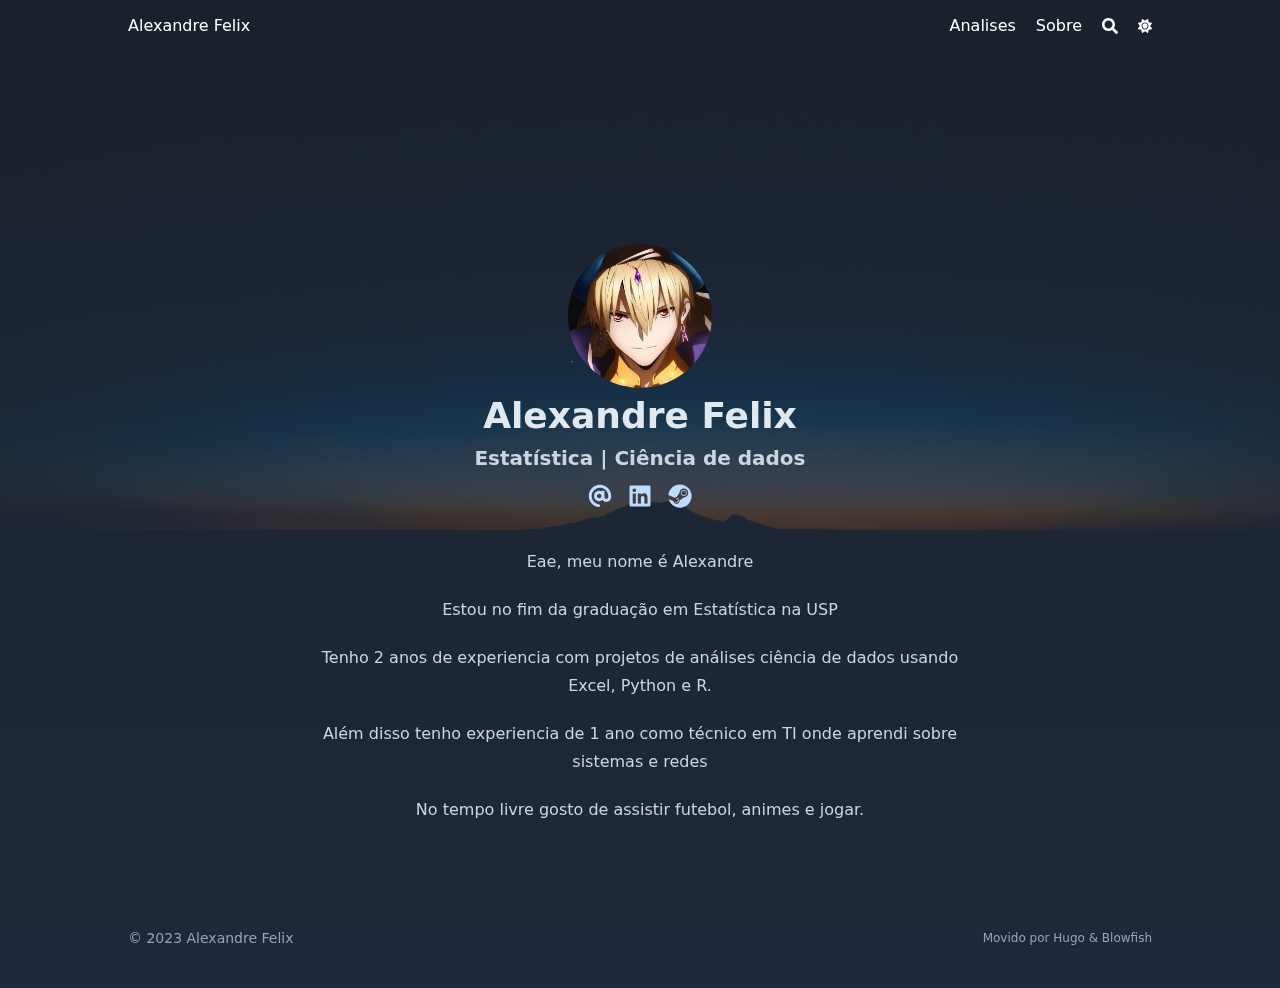
==== index.html @ b190b2d3 "upload site" ====
<!DOCTYPE html>
<html lang="pt-BR" dir="ltr" class="scroll-smooth" data-default-appearance="dark"
  data-auto-appearance="true"><head>
	<meta name="generator" content="Hugo 0.120.4">
  <meta charset="utf-8" />
  
  <meta http-equiv="content-language" content="pt-br" />
  
  <meta name="viewport" content="width=device-width, initial-scale=1.0" />
  <meta http-equiv="X-UA-Compatible" content="ie=edge" />
  
  <title>Alexandre Felix</title>
  <meta name="title" content="Alexandre Felix" />
  
  <meta name="description" content="Alexandre" />
  
  
  
  <link rel="canonical" href="/" />
  
  <link rel="alternate" type="application/rss+xml" href="/index.xml" title="Alexandre Felix" />
  
  <link rel="alternate" type="application/json" href="/index.json" title="Alexandre Felix" />
  
  
  
  
  
  
  
  
  
  
  <link type="text/css" rel="stylesheet" href="/css/main.bundle.min.4d4b1b35ed4fb37d198f5f4fa732e64404b535101cdef4401ac22e7c91380b82f3c8e5d51ae61f0149e6a95694c77e5a40943ca8480609a230c10f33c1fc11b4.css"
    integrity="sha512-TUsbNe1Ps30Zj19PpzLmRAS1NRAc3vRAGsIufJE4C4LzyOXVGuYfAUnmqVaUx35aQJQ8qEgGCaIwwQ8zwfwRtA==" />
  
  
  <script type="text/javascript" src="/js/appearance.min.516a16745bea5a9bd011138d254cc0fd3973cd55ce6e15f3dec763e7c7c2c7448f8fe7b54cca811cb821b0c7e12cd161caace1dd794ac3d34d40937cbcc9ee12.js"
    integrity="sha512-UWoWdFvqWpvQERONJUzA/TlzzVXObhXz3sdj58fCx0SPj&#43;e1TMqBHLghsMfhLNFhyqzh3XlKw9NNQJN8vMnuEg=="></script>
  
  
  
  
  
  
  
  
  
  
  
  
  <script defer type="text/javascript" id="script-bundle" src="/js/main.bundle.min.2bb835871efa00cea0d454aa3cb2eb6911f45f8eb1e620f5f4fea202ad41bede17310caf73408ded4bf59bbe6795286316dd4bf0b99823d67a6c3158eab1827d.js"
    integrity="sha512-K7g1hx76AM6g1FSqPLLraRH0X46x5iD19P6iAq1Bvt4XMQyvc0CN7Uv1m75nlShjFt1L8LmYI9Z6bDFY6rGCfQ==" data-copy="" data-copied=""></script>
  
  <script src="/js/zoom.min.js"></script>
  
  
  <link rel="apple-touch-icon" sizes="180x180" href="/apple-touch-icon.png" />
  <link rel="icon" type="image/png" sizes="32x32" href="/favicon-32x32.png" />
  <link rel="icon" type="image/png" sizes="16x16" href="/favicon-16x16.png" />
  <link rel="manifest" href="/site.webmanifest" />
  
  
  
  
  
  
  
  <meta property="og:title" content="Alexandre Felix" />
<meta property="og:description" content="Alexandre" />
<meta property="og:type" content="website" />
<meta property="og:url" content="/" />


  <meta name="twitter:card" content="summary"/>
<meta name="twitter:title" content="Alexandre Felix"/>
<meta name="twitter:description" content="Alexandre"/>

  
  <script type="application/ld+json">
  {
    "@context": "https://schema.org",
    "@type": "WebSite",
    "@id": "\/",
    "name": "Alexandre Felix",
    "description": "My awesome website",
    "inLanguage": "pt-br",
    "url": "\/",
    
    "publisher" : {
      "@type": "Person",
      "name": "Alexandre Felix"
    }
  }
  </script>


  
  
  <meta name="author" content="Alexandre Felix" />
  
  
  
  <link href="mailto:ale.felixsilva@usp.br" rel="me" />
  
  
  <link href="https://linkedin.com/in/ale-felix" rel="me" />
  
  
  <link href="https://steamcommunity.com/id/rv415" rel="me" />
  
  
  
  

<script src="/lib/jquery/jquery.slim.min.js" integrity=""></script>


















  
  

  
  
  <meta name="theme-color"/>
  
  
</head>
<body
  class="flex flex-col h-screen px-6 m-auto text-lg leading-7 max-w-7xl bg-neutral text-neutral-900 dark:bg-neutral-800 dark:text-neutral sm:px-14 md:px-24 lg:px-32">
  <div id="the-top" class="absolute flex self-center">
    <a class="px-3 py-1 text-sm -translate-y-8 rounded-b-lg bg-primary-200 focus:translate-y-0 dark:bg-neutral-600"
      href="#main-content"><span
        class="font-bold text-primary-600 ltr:pr-2 rtl:pl-2 dark:text-primary-400">&darr;</span>Ir para o conteúdo principal</a>
  </div>
  
  
  <div class="min-h-[148px]"></div>
<div class="fixed inset-x-0 pl-[24px] pr-[24px]" style="z-index:100">
  <div id="menu-blur" class="absolute opacity-0 inset-x-0 top-0 h-full single_hero_background nozoom backdrop-blur-2xl shadow-2xl"></div>
  <div class="relative max-w-[64rem] ml-auto mr-auto">
    <div style="padding-left:0;padding-right:0;padding-top:2px;padding-bottom:3px"
    class="main-menu flex items-center justify-between px-4 py-6 sm:px-6 md:justify-start space-x-3">
    
    
    
    <div class="flex flex-1 items-center justify-between">
        <nav class="flex space-x-3">

            <a href="/" class="text-base font-medium text-gray-500 hover:text-gray-900">Alexandre Felix</a>


        </nav>
        <nav class="hidden md:flex items-center space-x-5 md:ml-12 h-12">

            
            
            
  <a href="/posts/"  class="flex items-center">
    
    <p class="text-base font-medium text-gray-500 hover:text-gray-900" title="Posts">
        Analises
    </p>
</a>


            
            
  <a href="/about/"  class="flex items-center">
    
    <p class="text-base font-medium text-gray-500 hover:text-gray-900" title="Sobre">
        Sobre
    </p>
</a>


            
            

            


            
            <button id="search-button" aria-label="Search" class="text-base hover:text-primary-600 dark:hover:text-primary-400 h-12"
                title="">
                

  <span class="relative block icon">
    <svg aria-hidden="true" focusable="false" data-prefix="fas" data-icon="search" class="svg-inline--fa fa-search fa-w-16" role="img" xmlns="http://www.w3.org/2000/svg" viewBox="0 0 512 512"><path fill="currentColor" d="M505 442.7L405.3 343c-4.5-4.5-10.6-7-17-7H372c27.6-35.3 44-79.7 44-128C416 93.1 322.9 0 208 0S0 93.1 0 208s93.1 208 208 208c48.3 0 92.7-16.4 128-44v16.3c0 6.4 2.5 12.5 7 17l99.7 99.7c9.4 9.4 24.6 9.4 33.9 0l28.3-28.3c9.4-9.4 9.4-24.6.1-34zM208 336c-70.7 0-128-57.2-128-128 0-70.7 57.2-128 128-128 70.7 0 128 57.2 128 128 0 70.7-57.2 128-128 128z"/></svg>

  </span>


            </button>
            


            
            
            <div
                class="ltr:mr-14 rtl:ml-14 cursor-pointer text-sm text-neutral-700 hover:text-primary-600 dark:text-neutral dark:hover:text-primary-400">
                <button id="appearance-switcher" aria-label="Dark mode switcher" type="button">
                    <div class="flex items-center justify-center h-12 dark:hidden">
                        

  <span class="relative block icon">
    <svg xmlns="http://www.w3.org/2000/svg" viewBox="0 0 512 512"><path fill="currentColor" d="M32 256c0-123.8 100.3-224 223.8-224c11.36 0 29.7 1.668 40.9 3.746c9.616 1.777 11.75 14.63 3.279 19.44C245 86.5 211.2 144.6 211.2 207.8c0 109.7 99.71 193 208.3 172.3c9.561-1.805 16.28 9.324 10.11 16.95C387.9 448.6 324.8 480 255.8 480C132.1 480 32 379.6 32 256z"/></svg>

  </span>


                    </div>
                    <div class="items-center justify-center hidden h-12 dark:flex">
                        

  <span class="relative block icon">
    <svg xmlns="http://www.w3.org/2000/svg" viewBox="0 0 512 512"><path fill="currentColor" d="M256 159.1c-53.02 0-95.1 42.98-95.1 95.1S202.1 351.1 256 351.1s95.1-42.98 95.1-95.1S309 159.1 256 159.1zM509.3 347L446.1 255.1l63.15-91.01c6.332-9.125 1.104-21.74-9.826-23.72l-109-19.7l-19.7-109c-1.975-10.93-14.59-16.16-23.72-9.824L256 65.89L164.1 2.736c-9.125-6.332-21.74-1.107-23.72 9.824L121.6 121.6L12.56 141.3C1.633 143.2-3.596 155.9 2.736 164.1L65.89 256l-63.15 91.01c-6.332 9.125-1.105 21.74 9.824 23.72l109 19.7l19.7 109c1.975 10.93 14.59 16.16 23.72 9.824L256 446.1l91.01 63.15c9.127 6.334 21.75 1.107 23.72-9.822l19.7-109l109-19.7C510.4 368.8 515.6 356.1 509.3 347zM256 383.1c-70.69 0-127.1-57.31-127.1-127.1c0-70.69 57.31-127.1 127.1-127.1s127.1 57.3 127.1 127.1C383.1 326.7 326.7 383.1 256 383.1z"/></svg>

  </span>


                    </div>
                </button>
            </div>
            

        </nav>
        <div class="flex md:hidden items-center space-x-5 md:ml-12">

            <span></span>

            


            
            <button id="search-button-mobile" aria-label="Search" class="text-base hover:text-primary-600 dark:hover:text-primary-400"
                title="">
                

  <span class="relative block icon">
    <svg aria-hidden="true" focusable="false" data-prefix="fas" data-icon="search" class="svg-inline--fa fa-search fa-w-16" role="img" xmlns="http://www.w3.org/2000/svg" viewBox="0 0 512 512"><path fill="currentColor" d="M505 442.7L405.3 343c-4.5-4.5-10.6-7-17-7H372c27.6-35.3 44-79.7 44-128C416 93.1 322.9 0 208 0S0 93.1 0 208s93.1 208 208 208c48.3 0 92.7-16.4 128-44v16.3c0 6.4 2.5 12.5 7 17l99.7 99.7c9.4 9.4 24.6 9.4 33.9 0l28.3-28.3c9.4-9.4 9.4-24.6.1-34zM208 336c-70.7 0-128-57.2-128-128 0-70.7 57.2-128 128-128 70.7 0 128 57.2 128 128 0 70.7-57.2 128-128 128z"/></svg>

  </span>


            </button>
            

            
            
            <button id="appearance-switcher-mobile" aria-label="Dark mode switcher" type="button" style="margin-right:5px">
                <div class="flex items-center justify-center h-12 dark:hidden">
                    

  <span class="relative block icon">
    <svg xmlns="http://www.w3.org/2000/svg" viewBox="0 0 512 512"><path fill="currentColor" d="M32 256c0-123.8 100.3-224 223.8-224c11.36 0 29.7 1.668 40.9 3.746c9.616 1.777 11.75 14.63 3.279 19.44C245 86.5 211.2 144.6 211.2 207.8c0 109.7 99.71 193 208.3 172.3c9.561-1.805 16.28 9.324 10.11 16.95C387.9 448.6 324.8 480 255.8 480C132.1 480 32 379.6 32 256z"/></svg>

  </span>


                </div>
                <div class="items-center justify-center hidden h-12 dark:flex">
                    

  <span class="relative block icon">
    <svg xmlns="http://www.w3.org/2000/svg" viewBox="0 0 512 512"><path fill="currentColor" d="M256 159.1c-53.02 0-95.1 42.98-95.1 95.1S202.1 351.1 256 351.1s95.1-42.98 95.1-95.1S309 159.1 256 159.1zM509.3 347L446.1 255.1l63.15-91.01c6.332-9.125 1.104-21.74-9.826-23.72l-109-19.7l-19.7-109c-1.975-10.93-14.59-16.16-23.72-9.824L256 65.89L164.1 2.736c-9.125-6.332-21.74-1.107-23.72 9.824L121.6 121.6L12.56 141.3C1.633 143.2-3.596 155.9 2.736 164.1L65.89 256l-63.15 91.01c-6.332 9.125-1.105 21.74 9.824 23.72l109 19.7l19.7 109c1.975 10.93 14.59 16.16 23.72 9.824L256 446.1l91.01 63.15c9.127 6.334 21.75 1.107 23.72-9.822l19.7-109l109-19.7C510.4 368.8 515.6 356.1 509.3 347zM256 383.1c-70.69 0-127.1-57.31-127.1-127.1c0-70.69 57.31-127.1 127.1-127.1s127.1 57.3 127.1 127.1C383.1 326.7 326.7 383.1 256 383.1z"/></svg>

  </span>


                </div>
            </button>
            

        </div>
    </div>
    <div class="-my-2 -mr-2 md:hidden">

        <label id="menu-button" for="menu-controller" class="block">
            <input type="checkbox" id="menu-controller" class="hidden" />
            <div class="cursor-pointer hover:text-primary-600 dark:hover:text-primary-400">
                

  <span class="relative block icon">
    <svg xmlns="http://www.w3.org/2000/svg" viewBox="0 0 448 512"><path fill="currentColor" d="M0 96C0 78.33 14.33 64 32 64H416C433.7 64 448 78.33 448 96C448 113.7 433.7 128 416 128H32C14.33 128 0 113.7 0 96zM0 256C0 238.3 14.33 224 32 224H416C433.7 224 448 238.3 448 256C448 273.7 433.7 288 416 288H32C14.33 288 0 273.7 0 256zM416 448H32C14.33 448 0 433.7 0 416C0 398.3 14.33 384 32 384H416C433.7 384 448 398.3 448 416C448 433.7 433.7 448 416 448z"/></svg>

  </span>


            </div>
            <div id="menu-wrapper" style="padding-top:5px;"
                class="fixed inset-0 z-30 invisible w-screen h-screen m-0 overflow-auto transition-opacity opacity-0 cursor-default bg-neutral-100/50 backdrop-blur-sm dark:bg-neutral-900/50">
                <ul
                    class="flex space-y-2 mt-3 flex-col items-end w-full px-6 py-6 mx-auto overflow-visible list-none ltr:text-right rtl:text-left max-w-7xl">

                    <li>
                        <span
                            class="cursor-pointer inline-block align-text-bottom hover:text-primary-600 dark:hover:text-primary-400">

  <span class="relative block icon">
    <svg xmlns="http://www.w3.org/2000/svg" viewBox="0 0 320 512"><path fill="currentColor" d="M310.6 361.4c12.5 12.5 12.5 32.75 0 45.25C304.4 412.9 296.2 416 288 416s-16.38-3.125-22.62-9.375L160 301.3L54.63 406.6C48.38 412.9 40.19 416 32 416S15.63 412.9 9.375 406.6c-12.5-12.5-12.5-32.75 0-45.25l105.4-105.4L9.375 150.6c-12.5-12.5-12.5-32.75 0-45.25s32.75-12.5 45.25 0L160 210.8l105.4-105.4c12.5-12.5 32.75-12.5 45.25 0s12.5 32.75 0 45.25l-105.4 105.4L310.6 361.4z"/></svg>

  </span>

</span>
                    </li>

                    
                    

                    
  <li class="mt-1">
    <a href="/posts/"  class="flex items-center">
        
        <p class="text-bg font-bg text-gray-500 hover:text-gray-900" title="Posts">
            Analises
        </p>
    </a>
</li>



                    

                    
  <li class="mt-1">
    <a href="/about/"  class="flex items-center">
        
        <p class="text-bg font-bg text-gray-500 hover:text-gray-900" title="Sobre">
            Sobre
        </p>
    </a>
</li>



                    
                    

                </ul>
                

            </div>
        </label>
    </div>
</div>





  </div>
</div>
<script>
  window.addEventListener('scroll', function (e) {
    var scroll = window.pageYOffset || document.documentElement.scrollTop || document.body.scrollTop || 0;
    var background_blur = document.getElementById('menu-blur');
    background_blur.style.opacity = (scroll / 300);
  });
</script>

  
  <div class="relative flex flex-col grow">
    <main id="main-content" class="grow">
      
  
  
    
<article class="max-w-full prose dark:prose-invert">
    <div class="relative">
        <div class="absolute inset-x-0 bottom-0 h-1/2 bg-gray-100"></div>
        <div class="mx-auto max-w-7xl p-0">
            <div class="relative sm:overflow-hidden">
                <div class="fixed inset-x-0 top-0" style="z-index:-10">
                    
                    
                    
                    
                    <img class="w-full h-[1000px] object-cover m-0 nozoom" src="/bg.jpg" role="presentation">
                    <div
                        class="absolute inset-0 h-[1000px] bg-gradient-to-t from-neutral dark:from-neutral-800 to-transparent mix-blend-normal">
                    </div>
                    <div
                        class="opacity-60 absolute inset-0 h-[1000px] bg-gradient-to-t from-neutral dark:from-neutral-800 to-neutral-100 dark:to-neutral-800 mix-blend-normal">
                    </div>
                    
                </div>
                <div class="relative px-8 py-16 flex flex-col items-center justify-center text-center">
                    
                    
                    
                    
                    <img class="mb-2 rounded-full h-36 w-36" width="144" height="144"
                        alt="Alexandre Felix" src="/img/avatar.jpg" />
                    
                    
                    <h1 class="mb-2 text-4xl font-extrabold text-neutral-800 dark:text-neutral-200">
                        Alexandre Felix
                    </h1>
                    
                    <h2 class="mt-0 mb-0 text-xl text-neutral-800 dark:text-neutral-300">
                        Estatística | Ciência de dados
                    </h2>
                    
                    <div class="mt-3 mb-10 text-2xl">
                        
                        <div class="flex flex-wrap">
                            
                            
                            <a class="px-2 hover:text-primary-400 text-primary-800 dark:text-primary-200" href="mailto:ale.felixsilva@usp.br" target="_blank"
                                aria-label="Email" rel="me noopener noreferrer">

  <span class="relative block icon">
    <svg xmlns="http://www.w3.org/2000/svg" viewBox="0 0 512 512"><path fill="currentColor" d="M207.8 20.73c-93.45 18.32-168.7 93.66-187 187.1c-27.64 140.9 68.65 266.2 199.1 285.1c19.01 2.888 36.17-12.26 36.17-31.49l.0001-.6631c0-15.74-11.44-28.88-26.84-31.24c-84.35-12.98-149.2-86.13-149.2-174.2c0-102.9 88.61-185.5 193.4-175.4c91.54 8.869 158.6 91.25 158.6 183.2l0 16.16c0 22.09-17.94 40.05-40 40.05s-40.01-17.96-40.01-40.05v-120.1c0-8.847-7.161-16.02-16.01-16.02l-31.98 .0036c-7.299 0-13.2 4.992-15.12 11.68c-24.85-12.15-54.24-16.38-86.06-5.106c-38.75 13.73-68.12 48.91-73.72 89.64c-9.483 69.01 43.81 128 110.9 128c26.44 0 50.43-9.544 69.59-24.88c24 31.3 65.23 48.69 109.4 37.49C465.2 369.3 496 324.1 495.1 277.2V256.3C495.1 107.1 361.2-9.332 207.8 20.73zM239.1 304.3c-26.47 0-48-21.56-48-48.05s21.53-48.05 48-48.05s48 21.56 48 48.05S266.5 304.3 239.1 304.3z"/></svg>

  </span>

</a>
                            
                            
                            
                            <a class="px-2 hover:text-primary-400 text-primary-800 dark:text-primary-200" href="https://linkedin.com/in/ale-felix" target="_blank"
                                aria-label="Linkedin" rel="me noopener noreferrer">

  <span class="relative block icon">
    <svg xmlns="http://www.w3.org/2000/svg" viewBox="0 0 448 512"><path fill="currentColor" d="M416 32H31.9C14.3 32 0 46.5 0 64.3v383.4C0 465.5 14.3 480 31.9 480H416c17.6 0 32-14.5 32-32.3V64.3c0-17.8-14.4-32.3-32-32.3zM135.4 416H69V202.2h66.5V416zm-33.2-243c-21.3 0-38.5-17.3-38.5-38.5S80.9 96 102.2 96c21.2 0 38.5 17.3 38.5 38.5 0 21.3-17.2 38.5-38.5 38.5zm282.1 243h-66.4V312c0-24.8-.5-56.7-34.5-56.7-34.6 0-39.9 27-39.9 54.9V416h-66.4V202.2h63.7v29.2h.9c8.9-16.8 30.6-34.5 62.9-34.5 67.2 0 79.7 44.3 79.7 101.9V416z"/></svg>

  </span>

</a>
                            
                            
                            
                            <a class="px-2 hover:text-primary-400 text-primary-800 dark:text-primary-200" href="https://steamcommunity.com/id/rv415" target="_blank"
                                aria-label="Steam" rel="me noopener noreferrer">

  <span class="relative block icon">
    <svg xmlns="http://www.w3.org/2000/svg" viewBox="0 0 496 512"><path fill="currentColor" d="M496 256c0 137-111.2 248-248.4 248-113.8 0-209.6-76.3-239-180.4l95.2 39.3c6.4 32.1 34.9 56.4 68.9 56.4 39.2 0 71.9-32.4 70.2-73.5l84.5-60.2c52.1 1.3 95.8-40.9 95.8-93.5 0-51.6-42-93.5-93.7-93.5s-93.7 42-93.7 93.5v1.2L176.6 279c-15.5-.9-30.7 3.4-43.5 12.1L0 236.1C10.2 108.4 117.1 8 247.6 8 384.8 8 496 119 496 256zM155.7 384.3l-30.5-12.6a52.79 52.79 0 0 0 27.2 25.8c26.9 11.2 57.8-1.6 69-28.4 5.4-13 5.5-27.3.1-40.3-5.4-13-15.5-23.2-28.5-28.6-12.9-5.4-26.7-5.2-38.9-.6l31.5 13c19.8 8.2 29.2 30.9 20.9 50.7-8.3 19.9-31 29.2-50.8 21zm173.8-129.9c-34.4 0-62.4-28-62.4-62.3s28-62.3 62.4-62.3 62.4 28 62.4 62.3-27.9 62.3-62.4 62.3zm.1-15.6c25.9 0 46.9-21 46.9-46.8 0-25.9-21-46.8-46.9-46.8s-46.9 21-46.9 46.8c.1 25.8 21.1 46.8 46.9 46.8z"/></svg>

  </span>

</a>
                            
                            
                        </div>
                        
                    </div>
                    <section class="prose dark:prose-invert"><p>Eae, meu nome é Alexandre</p>
<p>Estou no fim da graduação em Estatística na USP</p>
<p>Tenho 2 anos de experiencia com projetos de análises ciência de dados usando Excel, Python e R.</p>
<p>Além disso tenho experiencia de 1 ano como técnico em TI onde aprendi sobre sistemas e redes</p>
<p>No tempo livre gosto de assistir futebol, animes e jogar.</p>
</section>
                </div>
            </div>
        </div>
    </div>
</article>
<section>
    


</section>

<div id="background-blur" class="fixed opacity-0 inset-x-0 top-0 h-full single_hero_background nozoom backdrop-blur-2xl"></div>
<script>
    window.addEventListener('scroll', function (e) {
        var scroll = window.pageYOffset || document.documentElement.scrollTop || document.body.scrollTop || 0;
        var background_blur = document.getElementById('background-blur');
        background_blur.style.opacity = (scroll / 300)
    });
</script>


  

      <div id="top-scroller" class="pointer-events-none absolute top-[110vh] bottom-0 w-12 ltr:right-0 rtl:left-0">
  <a href="#the-top"
    class="pointer-events-auto sticky top-[calc(100vh-5.5rem)] flex h-12 w-12 mb-16 items-center justify-center rounded-full bg-neutral/50 text-xl text-neutral-700 backdrop-blur hover:text-primary-600 dark:bg-neutral-800/50 dark:text-neutral dark:hover:text-primary-400"
    aria-label="Ir para o topo" title="Ir para o topo">
    &uarr;
  </a>
</div>
    </main><footer id="site-footer" class="py-10 print:hidden">
  
  
    
  
  <div class="flex items-center justify-between">

    
    
    <p class="text-sm text-neutral-500 dark:text-neutral-400">
      &copy;
      2023
      Alexandre Felix
    </p>
    

    
    
    <p class="text-xs text-neutral-500 dark:text-neutral-400">
      
      
      Movido por <a class="hover:underline hover:decoration-primary-400 hover:text-primary-500"
        href="https://gohugo.io/" target="_blank" rel="noopener noreferrer">Hugo</a> &amp; <a class="hover:underline hover:decoration-primary-400 hover:text-primary-500"
        href="https://blowfish.page/" target="_blank" rel="noopener noreferrer">Blowfish</a>
    </p>
    

  </div>
  <script>
    
    mediumZoom(document.querySelectorAll("img:not(.nozoom)"), {
      margin: 24,
      background: 'rgba(0,0,0,0.5)',
      scrollOffset: 0,
    })
    
  </script>
  
  
  <script type="text/javascript" src="/js/process.min.35c1113bcc16c5a59bf031082f9e63822aa95280423881a7847a7ff33a16e6299ce6a840d9ef4e10d947e030a18f3f20359afb2ec0f35967484b9a9360ac3145.js" integrity="sha512-NcERO8wWxaWb8DEIL55jgiqpUoBCOIGnhHp/8zoW5imc5qhA2e9OENlH4DChjz8gNZr7LsDzWWdIS5qTYKwxRQ=="></script>
  
  
</footer><div
  id="search-wrapper"
  class="invisible fixed inset-0 flex h-screen w-screen cursor-default flex-col bg-neutral-500/50 p-4 backdrop-blur-sm dark:bg-neutral-900/50 sm:p-6 md:p-[10vh] lg:p-[12vh]"
  data-url=""
  style="z-index:500"
>
  <div
    id="search-modal"
    class="flex flex-col w-full max-w-3xl min-h-0 mx-auto border rounded-md shadow-lg top-20 border-neutral-200 bg-neutral dark:border-neutral-700 dark:bg-neutral-800"
  >
    <header class="relative z-10 flex items-center justify-between flex-none px-2">
      <form class="flex items-center flex-auto min-w-0">
        <div class="flex items-center justify-center w-8 h-8 text-neutral-400">
          

  <span class="relative block icon">
    <svg aria-hidden="true" focusable="false" data-prefix="fas" data-icon="search" class="svg-inline--fa fa-search fa-w-16" role="img" xmlns="http://www.w3.org/2000/svg" viewBox="0 0 512 512"><path fill="currentColor" d="M505 442.7L405.3 343c-4.5-4.5-10.6-7-17-7H372c27.6-35.3 44-79.7 44-128C416 93.1 322.9 0 208 0S0 93.1 0 208s93.1 208 208 208c48.3 0 92.7-16.4 128-44v16.3c0 6.4 2.5 12.5 7 17l99.7 99.7c9.4 9.4 24.6 9.4 33.9 0l28.3-28.3c9.4-9.4 9.4-24.6.1-34zM208 336c-70.7 0-128-57.2-128-128 0-70.7 57.2-128 128-128 70.7 0 128 57.2 128 128 0 70.7-57.2 128-128 128z"/></svg>

  </span>


        </div>
        <input
          type="search"
          id="search-query"
          class="flex flex-auto h-12 mx-1 bg-transparent appearance-none focus:outline-dotted focus:outline-2 focus:outline-transparent"
          placeholder="Pesquisar"
          tabindex="0"
        />
      </form>
      <button
        id="close-search-button"
        class="flex items-center justify-center w-8 h-8 text-neutral-700 hover:text-primary-600 dark:text-neutral dark:hover:text-primary-400"
        title="Fechar (Esc)"
      >
        

  <span class="relative block icon">
    <svg xmlns="http://www.w3.org/2000/svg" viewBox="0 0 320 512"><path fill="currentColor" d="M310.6 361.4c12.5 12.5 12.5 32.75 0 45.25C304.4 412.9 296.2 416 288 416s-16.38-3.125-22.62-9.375L160 301.3L54.63 406.6C48.38 412.9 40.19 416 32 416S15.63 412.9 9.375 406.6c-12.5-12.5-12.5-32.75 0-45.25l105.4-105.4L9.375 150.6c-12.5-12.5-12.5-32.75 0-45.25s32.75-12.5 45.25 0L160 210.8l105.4-105.4c12.5-12.5 32.75-12.5 45.25 0s12.5 32.75 0 45.25l-105.4 105.4L310.6 361.4z"/></svg>

  </span>


      </button>
    </header>
    <section class="flex-auto px-2 overflow-auto">
      <ul id="search-results">
        
      </ul>
    </section>
  </div>
</div>

  </div>
</body>

</html>
---- css/main.bundle.min.4d4b1b35ed4fb37d198f5f4fa732e64404b535101cdef4401ac22e7c91380b82f3c8e5d51ae61f0149e6a95694c77e5a40943ca8480609a230c10f33c1fc11b4.css ----
:root{--color-neutral:255, 255, 255;--color-neutral-50:248, 250, 252;--color-neutral-100:241, 245, 249;--color-neutral-200:226, 232, 240;--color-neutral-300:203, 213, 225;--color-neutral-400:148, 163, 184;--color-neutral-500:100, 116, 139;--color-neutral-600:71, 85, 105;--color-neutral-700:51, 65, 85;--color-neutral-800:30, 41, 59;--color-neutral-900:15, 23, 42;--color-primary-50:239, 246, 255;--color-primary-100:219, 234, 254;--color-primary-200:191, 219, 254;--color-primary-300:147, 197, 253;--color-primary-400:96, 165, 250;--color-primary-500:59, 130, 246;--color-primary-600:37, 99, 235;--color-primary-700:29, 78, 216;--color-primary-800:30, 64, 175;--color-primary-900:30, 58, 138;--color-secondary-50:236, 254, 255;--color-secondary-100:207, 250, 254;--color-secondary-200:165, 243, 252;--color-secondary-300:103, 232, 249;--color-secondary-400:34, 211, 238;--color-secondary-500:6, 182, 212;--color-secondary-600:8, 145, 178;--color-secondary-700:14, 116, 144;--color-secondary-800:21, 94, 117;--color-secondary-900:22, 78, 99}/*!Blowfish | MIT License | https://github.com/nunocoracao/blowfish*//*!tailwindcss v3.3.5 | MIT License | https://tailwindcss.com*/*,::before,::after{box-sizing:border-box;border-width:0;border-style:solid;border-color:initial}::before,::after{--tw-content:''}html{line-height:1.5;-webkit-text-size-adjust:100%;-moz-tab-size:4;-o-tab-size:4;tab-size:4;font-family:ui-sans-serif,system-ui,-apple-system,BlinkMacSystemFont,segoe ui,Roboto,helvetica neue,Arial,noto sans,sans-serif,apple color emoji,segoe ui emoji,segoe ui symbol,noto color emoji;font-feature-settings:normal;font-variation-settings:normal}body{margin:0;line-height:inherit}hr{height:0;color:inherit;border-top-width:1px}abbr:where([title]){-webkit-text-decoration:underline dotted;text-decoration:underline dotted}h1,h2,h3,h4,h5,h6{font-size:inherit;font-weight:inherit}a{color:inherit;text-decoration:inherit}b,strong{font-weight:bolder}code,kbd,samp,pre{font-family:ui-monospace,SFMono-Regular,Menlo,Monaco,Consolas,liberation mono,courier new,monospace;font-size:1em}small{font-size:80%}sub,sup{font-size:75%;line-height:0;position:relative;vertical-align:baseline}sub{bottom:-.25em}sup{top:-.5em}table{text-indent:0;border-color:inherit;border-collapse:collapse}button,input,optgroup,select,textarea{font-family:inherit;font-feature-settings:inherit;font-variation-settings:inherit;font-size:100%;font-weight:inherit;line-height:inherit;color:inherit;margin:0;padding:0}button,select{text-transform:none}button,[type=button],[type=reset],[type=submit]{-webkit-appearance:button;background-color:transparent;background-image:none}:-moz-focusring{outline:auto}:-moz-ui-invalid{box-shadow:none}progress{vertical-align:baseline}::-webkit-inner-spin-button,::-webkit-outer-spin-button{height:auto}[type=search]{-webkit-appearance:textfield;outline-offset:-2px}::-webkit-search-decoration{-webkit-appearance:none}::-webkit-file-upload-button{-webkit-appearance:button;font:inherit}summary{display:list-item}blockquote,dl,dd,h1,h2,h3,h4,h5,h6,hr,figure,p,pre{margin:0}fieldset{margin:0;padding:0}legend{padding:0}ol,ul,menu{list-style:none;margin:0;padding:0}dialog{padding:0}textarea{resize:vertical}input::-moz-placeholder,textarea::-moz-placeholder{opacity:1;color:#9ca3af}input::placeholder,textarea::placeholder{opacity:1;color:#9ca3af}button,[role=button]{cursor:pointer}:disabled{cursor:default}img,svg,video,canvas,audio,iframe,embed,object{display:block;vertical-align:middle}img,video{max-width:100%;height:auto}[hidden]{display:none}[type=text],input:where(:not([type])),[type=email],[type=url],[type=password],[type=number],[type=date],[type=datetime-local],[type=month],[type=search],[type=tel],[type=time],[type=week],[multiple],textarea,select{-webkit-appearance:none;-moz-appearance:none;appearance:none;background-color:#fff;border-color:#6b7280;border-width:1px;border-radius:0;padding-top:.5rem;padding-right:.75rem;padding-bottom:.5rem;padding-left:.75rem;font-size:1rem;line-height:1.5rem;--tw-shadow:0 0 #0000}[type=text]:focus,input:where(:not([type])):focus,[type=email]:focus,[type=url]:focus,[type=password]:focus,[type=number]:focus,[type=date]:focus,[type=datetime-local]:focus,[type=month]:focus,[type=search]:focus,[type=tel]:focus,[type=time]:focus,[type=week]:focus,[multiple]:focus,textarea:focus,select:focus{outline:2px solid transparent;outline-offset:2px;--tw-ring-inset:var(--tw-empty,/*!*/ /*!*/);--tw-ring-offset-width:0px;--tw-ring-offset-color:#fff;--tw-ring-color:#2563eb;--tw-ring-offset-shadow:var(--tw-ring-inset) 0 0 0 var(--tw-ring-offset-width) var(--tw-ring-offset-color);--tw-ring-shadow:var(--tw-ring-inset) 0 0 0 calc(1px + var(--tw-ring-offset-width)) var(--tw-ring-color);box-shadow:var(--tw-ring-offset-shadow),var(--tw-ring-shadow),var(--tw-shadow);border-color:#2563eb}input::-moz-placeholder,textarea::-moz-placeholder{color:#6b7280;opacity:1}input::placeholder,textarea::placeholder{color:#6b7280;opacity:1}::-webkit-datetime-edit-fields-wrapper{padding:0}::-webkit-date-and-time-value{min-height:1.5em;text-align:inherit}::-webkit-datetime-edit{display:inline-flex}::-webkit-datetime-edit,::-webkit-datetime-edit-year-field,::-webkit-datetime-edit-month-field,::-webkit-datetime-edit-day-field,::-webkit-datetime-edit-hour-field,::-webkit-datetime-edit-minute-field,::-webkit-datetime-edit-second-field,::-webkit-datetime-edit-millisecond-field,::-webkit-datetime-edit-meridiem-field{padding-top:0;padding-bottom:0}select{background-image:url("data:image/svg+xml,%3csvg xmlns='http://www.w3.org/2000/svg' fill='none' viewBox='0 0 20 20'%3e%3cpath stroke='%236b7280' stroke-linecap='round' stroke-linejoin='round' stroke-width='1.5' d='M6 8l4 4 4-4'/%3e%3c/svg%3e");background-position:right .5rem center;background-repeat:no-repeat;background-size:1.5em 1.5em;padding-right:2.5rem;-webkit-print-color-adjust:exact;print-color-adjust:exact}[multiple],[size]:where(select:not([size="1"])){background-image:initial;background-position:initial;background-repeat:unset;background-size:initial;padding-right:.75rem;-webkit-print-color-adjust:unset;print-color-adjust:unset}[type=checkbox],[type=radio]{-webkit-appearance:none;-moz-appearance:none;appearance:none;padding:0;-webkit-print-color-adjust:exact;print-color-adjust:exact;display:inline-block;vertical-align:middle;background-origin:border-box;-webkit-user-select:none;-moz-user-select:none;user-select:none;flex-shrink:0;height:1rem;width:1rem;color:#2563eb;background-color:#fff;border-color:#6b7280;border-width:1px;--tw-shadow:0 0 #0000}[type=checkbox]{border-radius:0}[type=radio]{border-radius:100%}[type=checkbox]:focus,[type=radio]:focus{outline:2px solid transparent;outline-offset:2px;--tw-ring-inset:var(--tw-empty,/*!*/ /*!*/);--tw-ring-offset-width:2px;--tw-ring-offset-color:#fff;--tw-ring-color:#2563eb;--tw-ring-offset-shadow:var(--tw-ring-inset) 0 0 0 var(--tw-ring-offset-width) var(--tw-ring-offset-color);--tw-ring-shadow:var(--tw-ring-inset) 0 0 0 calc(2px + var(--tw-ring-offset-width)) var(--tw-ring-color);box-shadow:var(--tw-ring-offset-shadow),var(--tw-ring-shadow),var(--tw-shadow)}[type=checkbox]:checked,[type=radio]:checked{border-color:transparent;background-color:currentColor;background-size:100% 100%;background-position:50%;background-repeat:no-repeat}[type=checkbox]:checked{background-image:url("data:image/svg+xml,%3csvg viewBox='0 0 16 16' fill='white' xmlns='http://www.w3.org/2000/svg'%3e%3cpath d='M12.207 4.793a1 1 0 010 1.414l-5 5a1 1 0 01-1.414 0l-2-2a1 1 0 011.414-1.414L6.5 9.086l4.293-4.293a1 1 0 011.414 0z'/%3e%3c/svg%3e")}[type=radio]:checked{background-image:url("data:image/svg+xml,%3csvg viewBox='0 0 16 16' fill='white' xmlns='http://www.w3.org/2000/svg'%3e%3ccircle cx='8' cy='8' r='3'/%3e%3c/svg%3e")}[type=checkbox]:checked:hover,[type=checkbox]:checked:focus,[type=radio]:checked:hover,[type=radio]:checked:focus{border-color:transparent;background-color:currentColor}[type=checkbox]:indeterminate{background-image:url("data:image/svg+xml,%3csvg xmlns='http://www.w3.org/2000/svg' fill='none' viewBox='0 0 16 16'%3e%3cpath stroke='white' stroke-linecap='round' stroke-linejoin='round' stroke-width='2' d='M4 8h8'/%3e%3c/svg%3e");border-color:transparent;background-color:currentColor;background-size:100% 100%;background-position:50%;background-repeat:no-repeat}[type=checkbox]:indeterminate:hover,[type=checkbox]:indeterminate:focus{border-color:transparent;background-color:currentColor}[type=file]{background:unset;border-color:inherit;border-width:0;border-radius:0;padding:0;font-size:unset;line-height:inherit}[type=file]:focus{outline:1px solid ButtonText;outline:1px auto -webkit-focus-ring-color}*,::before,::after{--tw-border-spacing-x:0;--tw-border-spacing-y:0;--tw-translate-x:0;--tw-translate-y:0;--tw-rotate:0;--tw-skew-x:0;--tw-skew-y:0;--tw-scale-x:1;--tw-scale-y:1;--tw-pan-x: ;--tw-pan-y: ;--tw-pinch-zoom: ;--tw-scroll-snap-strictness:proximity;--tw-gradient-from-position: ;--tw-gradient-via-position: ;--tw-gradient-to-position: ;--tw-ordinal: ;--tw-slashed-zero: ;--tw-numeric-figure: ;--tw-numeric-spacing: ;--tw-numeric-fraction: ;--tw-ring-inset: ;--tw-ring-offset-width:0px;--tw-ring-offset-color:#fff;--tw-ring-color:rgb(59 130 246 / 0.5);--tw-ring-offset-shadow:0 0 #0000;--tw-ring-shadow:0 0 #0000;--tw-shadow:0 0 #0000;--tw-shadow-colored:0 0 #0000;--tw-blur: ;--tw-brightness: ;--tw-contrast: ;--tw-grayscale: ;--tw-hue-rotate: ;--tw-invert: ;--tw-saturate: ;--tw-sepia: ;--tw-drop-shadow: ;--tw-backdrop-blur: ;--tw-backdrop-brightness: ;--tw-backdrop-contrast: ;--tw-backdrop-grayscale: ;--tw-backdrop-hue-rotate: ;--tw-backdrop-invert: ;--tw-backdrop-opacity: ;--tw-backdrop-saturate: ;--tw-backdrop-sepia: }::backdrop{--tw-border-spacing-x:0;--tw-border-spacing-y:0;--tw-translate-x:0;--tw-translate-y:0;--tw-rotate:0;--tw-skew-x:0;--tw-skew-y:0;--tw-scale-x:1;--tw-scale-y:1;--tw-pan-x: ;--tw-pan-y: ;--tw-pinch-zoom: ;--tw-scroll-snap-strictness:proximity;--tw-gradient-from-position: ;--tw-gradient-via-position: ;--tw-gradient-to-position: ;--tw-ordinal: ;--tw-slashed-zero: ;--tw-numeric-figure: ;--tw-numeric-spacing: ;--tw-numeric-fraction: ;--tw-ring-inset: ;--tw-ring-offset-width:0px;--tw-ring-offset-color:#fff;--tw-ring-color:rgb(59 130 246 / 0.5);--tw-ring-offset-shadow:0 0 #0000;--tw-ring-shadow:0 0 #0000;--tw-shadow:0 0 #0000;--tw-shadow-colored:0 0 #0000;--tw-blur: ;--tw-brightness: ;--tw-contrast: ;--tw-grayscale: ;--tw-hue-rotate: ;--tw-invert: ;--tw-saturate: ;--tw-sepia: ;--tw-drop-shadow: ;--tw-backdrop-blur: ;--tw-backdrop-brightness: ;--tw-backdrop-contrast: ;--tw-backdrop-grayscale: ;--tw-backdrop-hue-rotate: ;--tw-backdrop-invert: ;--tw-backdrop-opacity: ;--tw-backdrop-saturate: ;--tw-backdrop-sepia: }.container{width:100%}@media(min-width:640px){.container{max-width:640px}}@media(min-width:853px){.container{max-width:853px}}@media(min-width:1024px){.container{max-width:1024px}}@media(min-width:1280px){.container{max-width:1280px}}@media(min-width:1536px){.container{max-width:1536px}}.prose{color:var(--tw-prose-body);max-width:65ch}.prose :where(p):not(:where([class~=not-prose],[class~=not-prose] *)){margin-top:1.25em;margin-bottom:1.25em}.prose :where([class~=lead]):not(:where([class~=not-prose],[class~=not-prose] *)){color:var(--tw-prose-lead);font-size:1.25em;line-height:1.6;margin-top:1.2em;margin-bottom:1.2em}.prose :where(a):not(:where([class~=not-prose],[class~=not-prose] *)){color:var(--tw-prose-links);text-decoration:none;font-weight:500;text-decoration-color:rgba(var(--color-primary-300),1)}.prose :where(a):not(:where([class~=not-prose],[class~=not-prose] *)):hover{color:rgba(var(--color-primary-600),1);text-decoration:none;border-radius:.09rem}.prose :where(strong):not(:where([class~=not-prose],[class~=not-prose] *)){color:var(--tw-prose-bold);font-weight:600}.prose :where(a strong):not(:where([class~=not-prose],[class~=not-prose] *)){color:inherit}.prose :where(blockquote strong):not(:where([class~=not-prose],[class~=not-prose] *)){color:inherit}.prose :where(thead th strong):not(:where([class~=not-prose],[class~=not-prose] *)){color:inherit}.prose :where(ol):not(:where([class~=not-prose],[class~=not-prose] *)){list-style-type:decimal;margin-top:1.25em;margin-bottom:1.25em;padding-left:1.625em}.prose :where(ol[type=A]):not(:where([class~=not-prose],[class~=not-prose] *)){list-style-type:upper-alpha}.prose :where(ol[type=a]):not(:where([class~=not-prose],[class~=not-prose] *)){list-style-type:lower-alpha}.prose :where(ol[type=As]):not(:where([class~=not-prose],[class~=not-prose] *)){list-style-type:upper-alpha}.prose :where(ol[type=as]):not(:where([class~=not-prose],[class~=not-prose] *)){list-style-type:lower-alpha}.prose :where(ol[type=I]):not(:where([class~=not-prose],[class~=not-prose] *)){list-style-type:upper-roman}.prose :where(ol[type=i]):not(:where([class~=not-prose],[class~=not-prose] *)){list-style-type:lower-roman}.prose :where(ol[type=Is]):not(:where([class~=not-prose],[class~=not-prose] *)){list-style-type:upper-roman}.prose :where(ol[type=is]):not(:where([class~=not-prose],[class~=not-prose] *)){list-style-type:lower-roman}.prose :where(ol[type="1"]):not(:where([class~=not-prose],[class~=not-prose] *)){list-style-type:decimal}.prose :where(ul):not(:where([class~=not-prose],[class~=not-prose] *)){list-style-type:disc;margin-top:1.25em;margin-bottom:1.25em;padding-left:1.625em}.prose :where(ol>li):not(:where([class~=not-prose],[class~=not-prose] *))::marker{font-weight:400;color:var(--tw-prose-counters)}.prose :where(ul>li):not(:where([class~=not-prose],[class~=not-prose] *))::marker{color:var(--tw-prose-bullets)}.prose :where(dt):not(:where([class~=not-prose],[class~=not-prose] *)){color:var(--tw-prose-headings);font-weight:600;margin-top:1.25em}.prose :where(hr):not(:where([class~=not-prose],[class~=not-prose] *)){border-color:var(--tw-prose-hr);border-top-width:1px;margin-top:3em;margin-bottom:3em}.prose :where(blockquote):not(:where([class~=not-prose],[class~=not-prose] *)){font-weight:500;font-style:italic;color:var(--tw-prose-quotes);border-left-width:.25rem;border-left-color:var(--tw-prose-quote-borders);quotes:"\201C""\201D""\2018""\2019";margin-top:1.6em;margin-bottom:1.6em;padding-left:1em}.prose :where(blockquote p:first-of-type):not(:where([class~=not-prose],[class~=not-prose] *))::before{content:open-quote}.prose :where(blockquote p:last-of-type):not(:where([class~=not-prose],[class~=not-prose] *))::after{content:close-quote}.prose :where(h1):not(:where([class~=not-prose],[class~=not-prose] *)){color:var(--tw-prose-headings);font-weight:800;font-size:2.25em;margin-top:0;margin-bottom:.8888889em;line-height:1.1111111}.prose :where(h1 strong):not(:where([class~=not-prose],[class~=not-prose] *)){font-weight:900;color:inherit}.prose :where(h2):not(:where([class~=not-prose],[class~=not-prose] *)){color:var(--tw-prose-headings);font-weight:700;font-size:1.5em;margin-top:2em;margin-bottom:1em;line-height:1.3333333}.prose :where(h2 strong):not(:where([class~=not-prose],[class~=not-prose] *)){font-weight:800;color:inherit}.prose :where(h3):not(:where([class~=not-prose],[class~=not-prose] *)){color:var(--tw-prose-headings);font-weight:600;font-size:1.25em;margin-top:1.6em;margin-bottom:.6em;line-height:1.6}.prose :where(h3 strong):not(:where([class~=not-prose],[class~=not-prose] *)){font-weight:700;color:inherit}.prose :where(h4):not(:where([class~=not-prose],[class~=not-prose] *)){color:var(--tw-prose-headings);font-weight:600;margin-top:1.5em;margin-bottom:.5em;line-height:1.5}.prose :where(h4 strong):not(:where([class~=not-prose],[class~=not-prose] *)){font-weight:700;color:inherit}.prose :where(img):not(:where([class~=not-prose],[class~=not-prose] *)){margin-top:2em;margin-bottom:2em}.prose :where(picture):not(:where([class~=not-prose],[class~=not-prose] *)){display:block;margin-top:2em;margin-bottom:2em}.prose :where(kbd):not(:where([class~=not-prose],[class~=not-prose] *)){font-weight:600;font-family:inherit;color:var(--tw-prose-kbd);box-shadow:0 0 0 1px rgb(var(--tw-prose-kbd-shadows)/10%),0 3px rgb(var(--tw-prose-kbd-shadows)/10%);font-size:.9rem;border-radius:.25rem;padding-top:.1875em;padding-right:.375em;padding-bottom:.1875em;padding-left:.375em;background-color:rgba(var(--color-neutral-200),1);padding:.1rem .4rem}.prose :where(code):not(:where([class~=not-prose],[class~=not-prose] *)){color:var(--tw-prose-code);font-weight:600;font-size:.875em;background-color:rgba(var(--color-neutral-50),1);padding-top:3px;padding-bottom:3px;padding-left:5px;padding-right:5px;border-radius:.25rem}.prose :where(code):not(:where([class~=not-prose],[class~=not-prose] *))::before{content:"`";display:none}.prose :where(code):not(:where([class~=not-prose],[class~=not-prose] *))::after{content:"`";display:none}.prose :where(a code):not(:where([class~=not-prose],[class~=not-prose] *)){color:var(--tw-prose-code)}.prose :where(h1 code):not(:where([class~=not-prose],[class~=not-prose] *)){color:inherit}.prose :where(h2 code):not(:where([class~=not-prose],[class~=not-prose] *)){color:inherit;font-size:.875em}.prose :where(h3 code):not(:where([class~=not-prose],[class~=not-prose] *)){color:inherit;font-size:.9em}.prose :where(h4 code):not(:where([class~=not-prose],[class~=not-prose] *)){color:inherit}.prose :where(blockquote code):not(:where([class~=not-prose],[class~=not-prose] *)){color:inherit}.prose :where(thead th code):not(:where([class~=not-prose],[class~=not-prose] *)){color:inherit}.prose :where(pre):not(:where([class~=not-prose],[class~=not-prose] *)){color:var(--tw-prose-pre-code);background-color:var(--tw-prose-pre-bg);overflow-x:auto;font-weight:400;font-size:.875em;line-height:1.7142857;margin-top:1.7142857em;margin-bottom:1.7142857em;border-radius:.375rem;padding-top:.8571429em;padding-right:1.1428571em;padding-bottom:.8571429em;padding-left:1.1428571em}.prose :where(pre code):not(:where([class~=not-prose],[class~=not-prose] *)){background-color:transparent;border-width:0;border-radius:0;padding:0;font-weight:inherit;color:inherit;font-size:inherit;font-family:inherit;line-height:inherit}.prose :where(pre code):not(:where([class~=not-prose],[class~=not-prose] *))::before{content:none}.prose :where(pre code):not(:where([class~=not-prose],[class~=not-prose] *))::after{content:none}.prose :where(table):not(:where([class~=not-prose],[class~=not-prose] *)){width:100%;table-layout:auto;text-align:left;margin-top:2em;margin-bottom:2em;font-size:.875em;line-height:1.7142857}.prose :where(thead):not(:where([class~=not-prose],[class~=not-prose] *)){border-bottom-width:1px;border-bottom-color:var(--tw-prose-th-borders)}.prose :where(thead th):not(:where([class~=not-prose],[class~=not-prose] *)){color:var(--tw-prose-headings);font-weight:600;vertical-align:bottom;padding-right:.5714286em;padding-bottom:.5714286em;padding-left:.5714286em}.prose :where(tbody tr):not(:where([class~=not-prose],[class~=not-prose] *)){border-bottom-width:1px;border-bottom-color:var(--tw-prose-td-borders)}.prose :where(tbody tr:last-child):not(:where([class~=not-prose],[class~=not-prose] *)){border-bottom-width:0}.prose :where(tbody td):not(:where([class~=not-prose],[class~=not-prose] *)){vertical-align:baseline}.prose :where(tfoot):not(:where([class~=not-prose],[class~=not-prose] *)){border-top-width:1px;border-top-color:var(--tw-prose-th-borders)}.prose :where(tfoot td):not(:where([class~=not-prose],[class~=not-prose] *)){vertical-align:top}.prose :where(figure>*):not(:where([class~=not-prose],[class~=not-prose] *)){margin-top:0;margin-bottom:0}.prose :where(figcaption):not(:where([class~=not-prose],[class~=not-prose] *)){color:var(--tw-prose-captions);font-size:.875em;line-height:1.4285714;margin-top:.8571429em}.prose{--tw-prose-body:rgba(var(--color-neutral-700), 1);--tw-prose-headings:rgba(var(--color-neutral-800), 1);--tw-prose-lead:rgba(var(--color-neutral-500), 1);--tw-prose-links:rgba(var(--color-primary-600), 1);--tw-prose-bold:rgba(var(--color-neutral-900), 1);--tw-prose-counters:rgba(var(--color-neutral-800), 1);--tw-prose-bullets:rgba(var(--color-neutral-500), 1);--tw-prose-hr:rgba(var(--color-neutral-200), 1);--tw-prose-quotes:rgba(var(--color-neutral-700), 1);--tw-prose-quote-borders:rgba(var(--color-primary-200), 1);--tw-prose-captions:rgba(var(--color-neutral-500), 1);--tw-prose-kbd:#111827;--tw-prose-kbd-shadows:17 24 39;--tw-prose-code:rgba(var(--color-secondary-700), 1);--tw-prose-pre-code:rgba(var(--color-neutral-700), 1);--tw-prose-pre-bg:rgba(var(--color-neutral-50), 1);--tw-prose-th-borders:rgba(var(--color-neutral-500), 1);--tw-prose-td-borders:rgba(var(--color-neutral-300), 1);--tw-prose-invert-body:rgba(var(--color-neutral-300), 1);--tw-prose-invert-headings:rgba(var(--color-neutral-50), 1);--tw-prose-invert-lead:rgba(var(--color-neutral-500), 1);--tw-prose-invert-links:rgba(var(--color-primary-400), 1);--tw-prose-invert-bold:rgba(var(--color-neutral), 1);--tw-prose-invert-counters:rgba(var(--color-neutral-400), 1);--tw-prose-invert-bullets:rgba(var(--color-neutral-600), 1);--tw-prose-invert-hr:rgba(var(--color-neutral-500), 1);--tw-prose-invert-quotes:rgba(var(--color-neutral-200), 1);--tw-prose-invert-quote-borders:rgba(var(--color-primary-900), 1);--tw-prose-invert-captions:rgba(var(--color-neutral-400), 1);--tw-prose-invert-kbd:#fff;--tw-prose-invert-kbd-shadows:255 255 255;--tw-prose-invert-code:rgba(var(--color-secondary-400), 1);--tw-prose-invert-pre-code:rgba(var(--color-neutral-200), 1);--tw-prose-invert-pre-bg:rgba(var(--color-neutral-700), 1);--tw-prose-invert-th-borders:rgba(var(--color-neutral-500), 1);--tw-prose-invert-td-borders:rgba(var(--color-neutral-700), 1);font-size:1rem;line-height:1.75}.prose :where(picture>img):not(:where([class~=not-prose],[class~=not-prose] *)){margin-top:0;margin-bottom:0}.prose :where(video):not(:where([class~=not-prose],[class~=not-prose] *)){margin-top:2em;margin-bottom:2em}.prose :where(li):not(:where([class~=not-prose],[class~=not-prose] *)){margin-top:.5em;margin-bottom:.5em}.prose :where(ol>li):not(:where([class~=not-prose],[class~=not-prose] *)){padding-left:.375em}.prose :where(ul>li):not(:where([class~=not-prose],[class~=not-prose] *)){padding-left:.375em}.prose :where(.prose>ul>li p):not(:where([class~=not-prose],[class~=not-prose] *)){margin-top:.75em;margin-bottom:.75em}.prose :where(.prose>ul>li>*:first-child):not(:where([class~=not-prose],[class~=not-prose] *)){margin-top:1.25em}.prose :where(.prose>ul>li>*:last-child):not(:where([class~=not-prose],[class~=not-prose] *)){margin-bottom:1.25em}.prose :where(.prose>ol>li>*:first-child):not(:where([class~=not-prose],[class~=not-prose] *)){margin-top:1.25em}.prose :where(.prose>ol>li>*:last-child):not(:where([class~=not-prose],[class~=not-prose] *)){margin-bottom:1.25em}.prose :where(ul ul,ul ol,ol ul,ol ol):not(:where([class~=not-prose],[class~=not-prose] *)){margin-top:.75em;margin-bottom:.75em}.prose :where(dl):not(:where([class~=not-prose],[class~=not-prose] *)){margin-top:1.25em;margin-bottom:1.25em}.prose :where(dd):not(:where([class~=not-prose],[class~=not-prose] *)){margin-top:.5em;padding-left:1.625em}.prose :where(hr+*):not(:where([class~=not-prose],[class~=not-prose] *)){margin-top:0}.prose :where(h2+*):not(:where([class~=not-prose],[class~=not-prose] *)){margin-top:0}.prose :where(h3+*):not(:where([class~=not-prose],[class~=not-prose] *)){margin-top:0}.prose :where(h4+*):not(:where([class~=not-prose],[class~=not-prose] *)){margin-top:0}.prose :where(thead th:first-child):not(:where([class~=not-prose],[class~=not-prose] *)){padding-left:0}.prose :where(thead th:last-child):not(:where([class~=not-prose],[class~=not-prose] *)){padding-right:0}.prose :where(tbody td,tfoot td):not(:where([class~=not-prose],[class~=not-prose] *)){padding-top:.5714286em;padding-right:.5714286em;padding-bottom:.5714286em;padding-left:.5714286em}.prose :where(tbody td:first-child,tfoot td:first-child):not(:where([class~=not-prose],[class~=not-prose] *)){padding-left:0}.prose :where(tbody td:last-child,tfoot td:last-child):not(:where([class~=not-prose],[class~=not-prose] *)){padding-right:0}.prose :where(figure):not(:where([class~=not-prose],[class~=not-prose] *)){margin-top:2em;margin-bottom:2em}.prose :where(.prose>:first-child):not(:where([class~=not-prose],[class~=not-prose] *)){margin-top:0}.prose :where(.prose>:last-child):not(:where([class~=not-prose],[class~=not-prose] *)){margin-bottom:0}.prose :where(mark):not(:where([class~=not-prose],[class~=not-prose] *)){color:rgba(var(--color-neutral-800),1);background-color:rgba(var(--color-primary-600),1);padding:.1rem .2rem;border-radius:.25rem}.prose :where(p):not(:where([class~=not-prose],[class~=not-prose] *))::before{display:none}.prose :where(p):not(:where([class~=not-prose],[class~=not-prose] *))::after{display:none}.prose :where(a.active):not(:where([class~=not-prose],[class~=not-prose] *)){text-decoration-color:rgba(var(--color-primary-600),1)}.prose :where(p.active):not(:where([class~=not-prose],[class~=not-prose] *)){text-decoration-color:rgba(var(--color-primary-600),1)}.prose-invert :where(a.active):not(:where([class~=not-prose],[class~=not-prose] *)){text-decoration-color:rgba(var(--color-primary-400),1)}.prose-invert :where(p.active):not(:where([class~=not-prose],[class~=not-prose] *)){text-decoration-color:rgba(var(--color-primary-400),1)}.sr-only{position:absolute;width:1px;height:1px;padding:0;margin:-1px;overflow:hidden;clip:rect(0,0,0,0);white-space:nowrap;border-width:0}.pointer-events-none{pointer-events:none}.pointer-events-auto{pointer-events:auto}.\!visible{visibility:visible!important}.visible{visibility:visible}.invisible{visibility:hidden}.collapse{visibility:collapse}.static{position:static}.\!fixed{position:fixed!important}.fixed{position:fixed}.\!absolute{position:absolute!important}.absolute{position:absolute}.relative{position:relative}.sticky{position:sticky}.inset-0{inset:0}.inset-x-0{left:0;right:0}.-bottom-\[47px\]{bottom:-47px}.-left-\[15px\]{left:-15px}.-left-\[9999px\]{left:-9999px}.-top-\[21px\]{top:-21px}.-top-\[35px\]{top:-35px}.bottom-0{bottom:0}.bottom-0\.5{bottom:.125rem}.bottom-1\/2{bottom:50%}.left-0{left:0}.left-1\/2{left:50%}.left-3{left:.75rem}.left-\[50\%\]{left:50%}.left-\[50px\]{left:50px}.left-\[calc\(50\%-1px\)\]{left:calc(50% - 1px)}.right-0{right:0}.right-0\.5{right:.125rem}.right-1{right:.25rem}.right-1\.5{right:.375rem}.right-3{right:.75rem}.right-9{right:2.25rem}.top-0{top:0}.top-1{top:.25rem}.top-1\/2{top:50%}.top-2{top:.5rem}.top-20{top:5rem}.top-\[110vh\]{top:110vh}.top-\[11px\]{top:11px}.top-\[13px\]{top:13px}.top-\[50\%\]{top:50%}.top-\[50px\]{top:50px}.top-\[calc\(100vh-5\.5rem\)\]{top:calc(100vh - 5.5rem)}.top-full{top:100%}.\!z-40{z-index:40!important}.z-10{z-index:10}.z-20{z-index:20}.z-30{z-index:30}.z-40{z-index:40}.z-50{z-index:50}.z-\[1035\]{z-index:1035}.z-\[1040\]{z-index:1040}.z-\[1065\]{z-index:1065}.z-\[1066\]{z-index:1066}.z-\[1070\]{z-index:1070}.z-\[1080\]{z-index:1080}.z-\[1100\]{z-index:1100}.z-\[1\]{z-index:1}.z-\[2\]{z-index:2}.z-\[999\]{z-index:999}.order-1{order:1}.order-2{order:2}.order-3{order:3}.order-first{order:-9999}.float-right{float:right}.float-left{float:left}.\!-m-px{margin:-1px!important}.m-0{margin:0}.m-1{margin:.25rem}.m-2{margin:.5rem}.m-auto{margin:auto}.\!my-0{margin-top:0!important;margin-bottom:0!important}.-mx-2{margin-left:-.5rem;margin-right:-.5rem}.-my-2{margin-top:-.5rem;margin-bottom:-.5rem}.mx-1{margin-left:.25rem;margin-right:.25rem}.mx-\[10px\]{margin-left:10px;margin-right:10px}.mx-\[15\%\]{margin-left:15%;margin-right:15%}.mx-\[3px\]{margin-left:3px;margin-right:3px}.mx-auto{margin-left:auto;margin-right:auto}.my-0{margin-top:0;margin-bottom:0}.my-3{margin-top:.75rem;margin-bottom:.75rem}.my-4{margin-top:1rem;margin-bottom:1rem}.my-\[5px\]{margin-top:5px;margin-bottom:5px}.\!mb-0{margin-bottom:0!important}.\!mb-9{margin-bottom:2.25rem!important}.\!mt-0{margin-top:0!important}.-mb-1{margin-bottom:-.25rem}.-ml-12{margin-left:-3rem}.-ml-\[1\.5rem\]{margin-left:-1.5rem}.-mr-2{margin-right:-.5rem}.-mr-48{margin-right:-12rem}.-mr-\[100\%\]{margin-right:-100%}.-mt-3{margin-top:-.75rem}.mb-0{margin-bottom:0}.mb-1{margin-bottom:.25rem}.mb-10{margin-bottom:2.5rem}.mb-12{margin-bottom:3rem}.mb-16{margin-bottom:4rem}.mb-2{margin-bottom:.5rem}.mb-2\.5{margin-bottom:.625rem}.mb-20{margin-bottom:5rem}.mb-3{margin-bottom:.75rem}.mb-5{margin-bottom:1.25rem}.mb-6{margin-bottom:1.5rem}.mb-8{margin-bottom:2rem}.mb-\[0\.125rem\]{margin-bottom:.125rem}.mb-\[10px\]{margin-bottom:10px}.mb-\[2px\]{margin-bottom:2px}.ml-2{margin-left:.5rem}.ml-3{margin-left:.75rem}.ml-6{margin-left:1.5rem}.ml-\[30px\]{margin-left:30px}.ml-\[3px\]{margin-left:3px}.ml-auto{margin-left:auto}.mr-1{margin-right:.25rem}.mr-2{margin-right:.5rem}.mr-3{margin-right:.75rem}.mr-4{margin-right:1rem}.mr-5{margin-right:1.25rem}.mr-6{margin-right:1.5rem}.mr-\[6px\]{margin-right:6px}.mr-\[8px\]{margin-right:8px}.mr-auto{margin-right:auto}.mt-0{margin-top:0}.mt-1{margin-top:.25rem}.mt-10{margin-top:2.5rem}.mt-12{margin-top:3rem}.mt-2{margin-top:.5rem}.mt-2\.5{margin-top:.625rem}.mt-20{margin-top:5rem}.mt-3{margin-top:.75rem}.mt-4{margin-top:1rem}.mt-5{margin-top:1.25rem}.mt-6{margin-top:1.5rem}.mt-8{margin-top:2rem}.mt-\[0\.15rem\]{margin-top:.15rem}.mt-\[0\.1rem\]{margin-top:.1rem}.box-border{box-sizing:border-box}.box-content{box-sizing:content-box}.\!block{display:block!important}.block{display:block}.inline-block{display:inline-block}.inline{display:inline}.flex{display:flex}.table{display:table}.grid{display:grid}.hidden{display:none}.\!h-0{height:0!important}.\!h-px{height:1px!important}.h-0{height:0}.h-1{height:.25rem}.h-1\.5{height:.375rem}.h-1\/2{height:50%}.h-10{height:2.5rem}.h-12{height:3rem}.h-14{height:3.5rem}.h-2\/5{height:40%}.h-24{height:6rem}.h-3{height:.75rem}.h-36{height:9rem}.h-4{height:1rem}.h-48{height:12rem}.h-5{height:1.25rem}.h-6{height:1.5rem}.h-7{height:1.75rem}.h-8{height:2rem}.h-9{height:2.25rem}.h-\[0\.9375rem\]{height:.9375rem}.h-\[1\.125rem\]{height:1.125rem}.h-\[1000px\]{height:1000px}.h-\[100px\]{height:100px}.h-\[10px\]{height:10px}.h-\[120px\]{height:120px}.h-\[150px\]{height:150px}.h-\[160px\]{height:160px}.h-\[260px\]{height:260px}.h-\[2px\]{height:2px}.h-\[30px\]{height:30px}.h-\[32px\]{height:32px}.h-\[380px\]{height:380px}.h-\[3px\]{height:3px}.h-\[40px\]{height:40px}.h-\[42px\]{height:42px}.h-\[48px\]{height:48px}.h-\[4px\]{height:4px}.h-\[50px\]{height:50px}.h-\[512px\]{height:512px}.h-\[56px\]{height:56px}.h-\[6px\]{height:6px}.h-\[72px\]{height:72px}.h-\[800px\]{height:800px}.h-\[calc\(100\%-100px\)\]{height:calc(100% - 100px)}.h-auto{height:auto}.h-full{height:100%}.h-screen{height:100vh}.max-h-\[5rem\]{max-height:5rem}.max-h-\[calc\(100\%-64px\)\]{max-height:calc(100% - 64px)}.max-h-full{max-height:100%}.min-h-0{min-height:0}.min-h-\[1\.5rem\]{min-height:1.5rem}.min-h-\[148px\]{min-height:148px}.min-h-\[305px\]{min-height:305px}.min-h-\[325px\]{min-height:325px}.min-h-\[40px\]{min-height:40px}.min-h-\[auto\]{min-height:auto}.min-h-full{min-height:100%}.\!w-px{width:1px!important}.w-0{width:0}.w-1{width:.25rem}.w-1\.5{width:.375rem}.w-1\/2{width:50%}.w-10{width:2.5rem}.w-12{width:3rem}.w-2{width:.5rem}.w-24{width:6rem}.w-3{width:.75rem}.w-36{width:9rem}.w-4{width:1rem}.w-5{width:1.25rem}.w-6{width:1.5rem}.w-7{width:1.75rem}.w-8{width:2rem}.w-9{width:2.25rem}.w-\[0\.9375rem\]{width:.9375rem}.w-\[1\.125rem\]{width:1.125rem}.w-\[15\%\]{width:15%}.w-\[150px\]{width:150px}.w-\[15px\]{width:15px}.w-\[160px\]{width:160px}.w-\[260px\]{width:260px}.w-\[2px\]{width:2px}.w-\[300px\]{width:300px}.w-\[304px\]{width:304px}.w-\[30px\]{width:30px}.w-\[328px\]{width:328px}.w-\[32px\]{width:32px}.w-\[45\%\]{width:45%}.w-\[4px\]{width:4px}.w-\[50px\]{width:50px}.w-\[6px\]{width:6px}.w-\[70px\]{width:70px}.w-\[72px\]{width:72px}.w-\[76px\]{width:76px}.w-\[calc\(100\%-100px\)\]{width:calc(100% - 100px)}.w-auto{width:auto}.w-full{width:100%}.w-screen{width:100vw}.min-w-0{min-width:0}.min-w-\[1\.8rem\]{min-width:1.8rem}.min-w-\[100px\]{min-width:100px}.min-w-\[220px\]{min-width:220px}.min-w-\[30px\]{min-width:30px}.min-w-\[310px\]{min-width:310px}.min-w-\[48px\]{min-width:48px}.min-w-\[64px\]{min-width:64px}.min-w-full{min-width:100%}.max-w-3xl{max-width:48rem}.max-w-7xl{max-width:80rem}.max-w-\[1600px\]{max-width:1600px}.max-w-\[200px\]{max-width:200px}.max-w-\[267px\]{max-width:267px}.max-w-\[325px\]{max-width:325px}.max-w-\[5rem\]{max-width:5rem}.max-w-\[64rem\]{max-width:64rem}.max-w-\[90\%\]{max-width:90%}.max-w-\[calc\(100\%-1rem\)\]{max-width:calc(100% - 1rem)}.max-w-fit{max-width:-moz-fit-content;max-width:fit-content}.max-w-full{max-width:100%}.max-w-prose{max-width:65ch}.max-w-xl{max-width:36rem}.flex-1{flex:1}.flex-auto{flex:auto}.flex-initial{flex:initial}.flex-none{flex:none}.shrink-0{flex-shrink:0}.grow{flex-grow:1}.grow-0{flex-grow:0}.basis-auto{flex-basis:auto}.origin-\[0_0\]{transform-origin:0 0}.origin-\[center_bottom_0\]{transform-origin:center bottom 0}.origin-bottom{transform-origin:bottom}.-translate-x-1\/2{--tw-translate-x:-50%;transform:translate(var(--tw-translate-x),var(--tw-translate-y))rotate(var(--tw-rotate))skewX(var(--tw-skew-x))skewY(var(--tw-skew-y))scaleX(var(--tw-scale-x))scaleY(var(--tw-scale-y))}.-translate-x-\[150\%\]{--tw-translate-x:-150%;transform:translate(var(--tw-translate-x),var(--tw-translate-y))rotate(var(--tw-rotate))skewX(var(--tw-skew-x))skewY(var(--tw-skew-y))scaleX(var(--tw-scale-x))scaleY(var(--tw-scale-y))}.-translate-x-\[50\%\]{--tw-translate-x:-50%;transform:translate(var(--tw-translate-x),var(--tw-translate-y))rotate(var(--tw-rotate))skewX(var(--tw-skew-x))skewY(var(--tw-skew-y))scaleX(var(--tw-scale-x))scaleY(var(--tw-scale-y))}.-translate-x-full{--tw-translate-x:-100%;transform:translate(var(--tw-translate-x),var(--tw-translate-y))rotate(var(--tw-rotate))skewX(var(--tw-skew-x))skewY(var(--tw-skew-y))scaleX(var(--tw-scale-x))scaleY(var(--tw-scale-y))}.-translate-y-1\/2{--tw-translate-y:-50%;transform:translate(var(--tw-translate-x),var(--tw-translate-y))rotate(var(--tw-rotate))skewX(var(--tw-skew-x))skewY(var(--tw-skew-y))scaleX(var(--tw-scale-x))scaleY(var(--tw-scale-y))}.-translate-y-8{--tw-translate-y:-2rem;transform:translate(var(--tw-translate-x),var(--tw-translate-y))rotate(var(--tw-rotate))skewX(var(--tw-skew-x))skewY(var(--tw-skew-y))scaleX(var(--tw-scale-x))scaleY(var(--tw-scale-y))}.-translate-y-\[50\%\]{--tw-translate-y:-50%;transform:translate(var(--tw-translate-x),var(--tw-translate-y))rotate(var(--tw-rotate))skewX(var(--tw-skew-x))skewY(var(--tw-skew-y))scaleX(var(--tw-scale-x))scaleY(var(--tw-scale-y))}.translate-x-\[150\%\]{--tw-translate-x:150%;transform:translate(var(--tw-translate-x),var(--tw-translate-y))rotate(var(--tw-rotate))skewX(var(--tw-skew-x))skewY(var(--tw-skew-y))scaleX(var(--tw-scale-x))scaleY(var(--tw-scale-y))}.translate-x-full{--tw-translate-x:100%;transform:translate(var(--tw-translate-x),var(--tw-translate-y))rotate(var(--tw-rotate))skewX(var(--tw-skew-x))skewY(var(--tw-skew-y))scaleX(var(--tw-scale-x))scaleY(var(--tw-scale-y))}.rotate-180{--tw-rotate:180deg;transform:translate(var(--tw-translate-x),var(--tw-translate-y))rotate(var(--tw-rotate))skewX(var(--tw-skew-x))skewY(var(--tw-skew-y))scaleX(var(--tw-scale-x))scaleY(var(--tw-scale-y))}.scale-0{--tw-scale-x:0;--tw-scale-y:0;transform:translate(var(--tw-translate-x),var(--tw-translate-y))rotate(var(--tw-rotate))skewX(var(--tw-skew-x))skewY(var(--tw-skew-y))scaleX(var(--tw-scale-x))scaleY(var(--tw-scale-y))}.scale-100{--tw-scale-x:1;--tw-scale-y:1;transform:translate(var(--tw-translate-x),var(--tw-translate-y))rotate(var(--tw-rotate))skewX(var(--tw-skew-x))skewY(var(--tw-skew-y))scaleX(var(--tw-scale-x))scaleY(var(--tw-scale-y))}.scale-\[0\.25\]{--tw-scale-x:0.25;--tw-scale-y:0.25;transform:translate(var(--tw-translate-x),var(--tw-translate-y))rotate(var(--tw-rotate))skewX(var(--tw-skew-x))skewY(var(--tw-skew-y))scaleX(var(--tw-scale-x))scaleY(var(--tw-scale-y))}.scale-\[0\.8\]{--tw-scale-x:0.8;--tw-scale-y:0.8;transform:translate(var(--tw-translate-x),var(--tw-translate-y))rotate(var(--tw-rotate))skewX(var(--tw-skew-x))skewY(var(--tw-skew-y))scaleX(var(--tw-scale-x))scaleY(var(--tw-scale-y))}.scale-\[1\.02\]{--tw-scale-x:1.02;--tw-scale-y:1.02;transform:translate(var(--tw-translate-x),var(--tw-translate-y))rotate(var(--tw-rotate))skewX(var(--tw-skew-x))skewY(var(--tw-skew-y))scaleX(var(--tw-scale-x))scaleY(var(--tw-scale-y))}.transform{transform:translate(var(--tw-translate-x),var(--tw-translate-y))rotate(var(--tw-rotate))skewX(var(--tw-skew-x))skewY(var(--tw-skew-y))scaleX(var(--tw-scale-x))scaleY(var(--tw-scale-y))}.transform-none{transform:none}.animate-\[fade-in_0\.15s_both\]{animation:fade-in .15s both}.animate-\[fade-in_0\.3s_both\]{animation:fade-in .3s both}.animate-\[fade-in_350ms_ease-in-out\]{animation:fade-in 350ms ease-in-out}.animate-\[fade-out_0\.15s_both\]{animation:fade-out .15s both}.animate-\[fade-out_0\.3s_both\]{animation:fade-out .3s both}.animate-\[fade-out_350ms_ease-in-out\]{animation:fade-out 350ms ease-in-out}.animate-\[progress_3s_ease-in-out_infinite\]{animation:progress 3s ease-in-out infinite}.animate-\[show-up-clock_350ms_linear\]{animation:show-up-clock 350ms linear}.animate-\[spinner-grow_0\.75s_linear_infinite\]{animation:spinner-grow .75s linear infinite}.cursor-default{cursor:default}.cursor-none{cursor:none}.cursor-pointer{cursor:pointer}.touch-none{touch-action:none}.touch-pan-y{--tw-pan-y:pan-y;touch-action:var(--tw-pan-x)var(--tw-pan-y)var(--tw-pinch-zoom)}.select-none{-webkit-user-select:none;-moz-user-select:none;user-select:none}.select-all{-webkit-user-select:all;-moz-user-select:all;user-select:all}.resize{resize:both}.list-none{list-style-type:none}.appearance-none{-webkit-appearance:none;-moz-appearance:none;appearance:none}.\!flex-row{flex-direction:row!important}.flex-row{flex-direction:row}.flex-col{flex-direction:column}.flex-wrap{flex-wrap:wrap}.items-end{align-items:flex-end}.items-center{align-items:center}.justify-end{justify-content:flex-end}.justify-center{justify-content:center}.justify-between{justify-content:space-between}.justify-around{justify-content:space-around}.justify-evenly{justify-content:space-evenly}.gap-4{gap:1rem}.space-x-2>:not([hidden])~:not([hidden]){--tw-space-x-reverse:0;margin-right:calc(.5rem * var(--tw-space-x-reverse));margin-left:calc(.5rem * calc(1 - var(--tw-space-x-reverse)))}.space-x-3>:not([hidden])~:not([hidden]){--tw-space-x-reverse:0;margin-right:calc(.75rem * var(--tw-space-x-reverse));margin-left:calc(.75rem * calc(1 - var(--tw-space-x-reverse)))}.space-x-4>:not([hidden])~:not([hidden]){--tw-space-x-reverse:0;margin-right:calc(1rem * var(--tw-space-x-reverse));margin-left:calc(1rem * calc(1 - var(--tw-space-x-reverse)))}.space-x-5>:not([hidden])~:not([hidden]){--tw-space-x-reverse:0;margin-right:calc(1.25rem * var(--tw-space-x-reverse));margin-left:calc(1.25rem * calc(1 - var(--tw-space-x-reverse)))}.space-y-10>:not([hidden])~:not([hidden]){--tw-space-y-reverse:0;margin-top:calc(2.5rem * calc(1 - var(--tw-space-y-reverse)));margin-bottom:calc(2.5rem * var(--tw-space-y-reverse))}.space-y-2>:not([hidden])~:not([hidden]){--tw-space-y-reverse:0;margin-top:calc(.5rem * calc(1 - var(--tw-space-y-reverse)));margin-bottom:calc(.5rem * var(--tw-space-y-reverse))}.space-y-3>:not([hidden])~:not([hidden]){--tw-space-y-reverse:0;margin-top:calc(.75rem * calc(1 - var(--tw-space-y-reverse)));margin-bottom:calc(.75rem * var(--tw-space-y-reverse))}.place-self-center{place-self:center}.self-center{align-self:center}.overflow-auto{overflow:auto}.\!overflow-hidden{overflow:hidden!important}.overflow-hidden{overflow:hidden}.overflow-visible{overflow:visible}.overflow-y-auto{overflow-y:auto}.overflow-x-hidden{overflow-x:hidden}.overflow-y-hidden{overflow-y:hidden}.scroll-smooth{scroll-behavior:smooth}.truncate{overflow:hidden;text-overflow:ellipsis;white-space:nowrap}.text-ellipsis{text-overflow:ellipsis}.text-clip{text-overflow:clip}.whitespace-normal{white-space:normal}.\!whitespace-nowrap{white-space:nowrap!important}.whitespace-nowrap{white-space:nowrap}.break-normal{overflow-wrap:normal;word-break:normal}.break-words{overflow-wrap:break-word}.\!rounded-md{border-radius:.375rem!important}.rounded{border-radius:.25rem}.rounded-2xl{border-radius:1rem}.rounded-\[0\.25rem\]{border-radius:.25rem}.rounded-\[0\.5rem\]{border-radius:.5rem}.rounded-\[0\.6rem\]{border-radius:.6rem}.rounded-\[100\%\]{border-radius:100%}.rounded-\[10px\]{border-radius:10px}.rounded-\[16px\]{border-radius:16px}.rounded-\[50\%\]{border-radius:50%}.rounded-\[999px\]{border-radius:999px}.rounded-full{border-radius:9999px}.rounded-lg{border-radius:.5rem}.rounded-md{border-radius:.375rem}.rounded-xl{border-radius:.75rem}.rounded-b-lg{border-bottom-right-radius:.5rem;border-bottom-left-radius:.5rem}.rounded-l-\[0\.25rem\]{border-top-left-radius:.25rem;border-bottom-left-radius:.25rem}.rounded-r-\[0\.25rem\]{border-top-right-radius:.25rem;border-bottom-right-radius:.25rem}.rounded-t-\[0\.6rem\]{border-top-left-radius:.6rem;border-top-right-radius:.6rem}.rounded-t-lg{border-top-left-radius:.5rem;border-top-right-radius:.5rem}.\!border-0{border-width:0!important}.\!border-\[3px\]{border-width:3px!important}.border{border-width:1px}.border-0{border-width:0}.border-2{border-width:2px}.border-\[\.125rem\]{border-width:.125rem}.border-\[0\.125rem\]{border-width:.125rem}.border-\[14px\]{border-width:14px}.border-y-\[10px\]{border-top-width:10px;border-bottom-width:10px}.border-b{border-bottom-width:1px}.border-b-2{border-bottom-width:2px}.border-l-0{border-left-width:0}.border-l-2{border-left-width:2px}.border-l-\[0\.125rem\]{border-left-width:.125rem}.border-r-0{border-right-width:0}.border-t{border-top-width:1px}.border-t-0{border-top-width:0}.\!border-solid{border-style:solid!important}.border-solid{border-style:solid}.border-dotted{border-style:dotted}.border-none{border-style:none}.\!border-\[\#14a44d\]{--tw-border-opacity:1 !important;border-color:rgb(20 164 77/var(--tw-border-opacity))!important}.\!border-\[\#b2b3b4\]{--tw-border-opacity:1 !important;border-color:rgb(178 179 180/var(--tw-border-opacity))!important}.\!border-\[\#dc4c64\]{--tw-border-opacity:1 !important;border-color:rgb(220 76 100/var(--tw-border-opacity))!important}.border-\[\#14a44d\]{--tw-border-opacity:1;border-color:rgb(20 164 77/var(--tw-border-opacity))}.border-\[\#3b71ca\]{--tw-border-opacity:1;border-color:rgb(59 113 202/var(--tw-border-opacity))}.border-\[\#dc4c64\]{--tw-border-opacity:1;border-color:rgb(220 76 100/var(--tw-border-opacity))}.border-neutral-100{--tw-border-opacity:1;border-color:rgba(var(--color-neutral-100),var(--tw-border-opacity))}.border-neutral-200{--tw-border-opacity:1;border-color:rgba(var(--color-neutral-200),var(--tw-border-opacity))}.border-neutral-300{--tw-border-opacity:1;border-color:rgba(var(--color-neutral-300),var(--tw-border-opacity))}.border-primary-400{--tw-border-opacity:1;border-color:rgba(var(--color-primary-400),var(--tw-border-opacity))}.border-primary-500{--tw-border-opacity:1;border-color:rgba(var(--color-primary-500),var(--tw-border-opacity))}.border-transparent{border-color:transparent}.border-t-transparent{border-top-color:transparent}.\!bg-\[\#858585\]{--tw-bg-opacity:1 !important;background-color:rgb(133 133 133/var(--tw-bg-opacity))!important}.\!bg-neutral-100{--tw-bg-opacity:1 !important;background-color:rgba(var(--color-neutral-100),var(--tw-bg-opacity))!important}.\!bg-primary-100{--tw-bg-opacity:1 !important;background-color:rgba(var(--color-primary-100),var(--tw-bg-opacity))!important}.bg-\[\#00000012\]{background-color:#00000012}.bg-\[\#00000066\]{background-color:#0006}.bg-\[\#000000e6\]{background-color:#000000e6}.bg-\[\#3b71ca\]{--tw-bg-opacity:1;background-color:rgb(59 113 202/var(--tw-bg-opacity))}.bg-\[\#6d6d6d\]{--tw-bg-opacity:1;background-color:rgb(109 109 109/var(--tw-bg-opacity))}.bg-\[\#aaa\]{--tw-bg-opacity:1;background-color:rgb(170 170 170/var(--tw-bg-opacity))}.bg-\[\#eceff1\]{--tw-bg-opacity:1;background-color:rgb(236 239 241/var(--tw-bg-opacity))}.bg-\[rgba\(0\2c 0\2c 0\2c 0\.4\)\]{background-color:rgba(0,0,0,.4)}.bg-neutral{--tw-bg-opacity:1;background-color:rgba(var(--color-neutral),var(--tw-bg-opacity))}.bg-neutral-100{--tw-bg-opacity:1;background-color:rgba(var(--color-neutral-100),var(--tw-bg-opacity))}.bg-neutral-100\/50{background-color:rgba(var(--color-neutral-100),.5)}.bg-neutral-300{--tw-bg-opacity:1;background-color:rgba(var(--color-neutral-300),var(--tw-bg-opacity))}.bg-neutral-500\/50{background-color:rgba(var(--color-neutral-500),.5)}.bg-neutral-600{--tw-bg-opacity:1;background-color:rgba(var(--color-neutral-600),var(--tw-bg-opacity))}.bg-neutral-700{--tw-bg-opacity:1;background-color:rgba(var(--color-neutral-700),var(--tw-bg-opacity))}.bg-neutral\/50{background-color:rgba(var(--color-neutral),.5)}.bg-primary-100{--tw-bg-opacity:1;background-color:rgba(var(--color-primary-100),var(--tw-bg-opacity))}.bg-primary-200{--tw-bg-opacity:1;background-color:rgba(var(--color-primary-200),var(--tw-bg-opacity))}.bg-primary-400{--tw-bg-opacity:1;background-color:rgba(var(--color-primary-400),var(--tw-bg-opacity))}.bg-primary-500{--tw-bg-opacity:1;background-color:rgba(var(--color-primary-500),var(--tw-bg-opacity))}.bg-primary-600{--tw-bg-opacity:1;background-color:rgba(var(--color-primary-600),var(--tw-bg-opacity))}.bg-transparent{background-color:transparent}.bg-gradient-to-b{background-image:linear-gradient(to bottom,var(--tw-gradient-stops))}.bg-gradient-to-r{background-image:linear-gradient(to right,var(--tw-gradient-stops))}.bg-gradient-to-t{background-image:linear-gradient(to top,var(--tw-gradient-stops))}.bg-none{background-image:none}.from-neutral{--tw-gradient-from:rgba(var(--color-neutral), 1) var(--tw-gradient-from-position);--tw-gradient-to:rgba(var(--color-neutral), 0) var(--tw-gradient-to-position);--tw-gradient-stops:var(--tw-gradient-from), var(--tw-gradient-to)}.from-primary-500{--tw-gradient-from:rgba(var(--color-primary-500), 1) var(--tw-gradient-from-position);--tw-gradient-to:rgba(var(--color-primary-500), 0) var(--tw-gradient-to-position);--tw-gradient-stops:var(--tw-gradient-from), var(--tw-gradient-to)}.to-neutral{--tw-gradient-to:rgba(var(--color-neutral), 1) var(--tw-gradient-to-position)}.to-neutral-100{--tw-gradient-to:rgba(var(--color-neutral-100), 1) var(--tw-gradient-to-position)}.to-secondary-700{--tw-gradient-to:rgba(var(--color-secondary-700), 1) var(--tw-gradient-to-position)}.to-transparent{--tw-gradient-to:transparent var(--tw-gradient-to-position)}.bg-clip-padding{background-clip:padding-box}.fill-\[\#afafaf\]{fill:#afafaf}.object-cover{-o-object-fit:cover;object-fit:cover}.object-scale-down{-o-object-fit:scale-down;object-fit:scale-down}.object-left{-o-object-position:left;object-position:left}.\!p-0{padding:0!important}.p-0{padding:0}.p-1{padding:.25rem}.p-1\.5{padding:.375rem}.p-2{padding:.5rem}.p-2\.5{padding:.625rem}.p-4{padding:1rem}.p-5{padding:1.25rem}.p-6{padding:1.5rem}.p-\[1rem\]{padding:1rem}.p-\[5px\]{padding:5px}.p-\[auto\]{padding:auto}.\!py-0{padding-top:0!important;padding-bottom:0!important}.\!py-2{padding-top:.5rem!important;padding-bottom:.5rem!important}.px-0{padding-left:0;padding-right:0}.px-0\.5{padding-left:.125rem;padding-right:.125rem}.px-1{padding-left:.25rem;padding-right:.25rem}.px-1\.5{padding-left:.375rem;padding-right:.375rem}.px-2{padding-left:.5rem;padding-right:.5rem}.px-2\.5{padding-left:.625rem;padding-right:.625rem}.px-3{padding-left:.75rem;padding-right:.75rem}.px-4{padding-left:1rem;padding-right:1rem}.px-6{padding-left:1.5rem;padding-right:1.5rem}.px-8{padding-left:2rem;padding-right:2rem}.px-\[0\.4rem\]{padding-left:.4rem;padding-right:.4rem}.px-\[1\.4rem\]{padding-left:1.4rem;padding-right:1.4rem}.px-\[10px\]{padding-left:10px;padding-right:10px}.px-\[12px\]{padding-left:12px;padding-right:12px}.px-\[30px\]{padding-left:30px;padding-right:30px}.px-\[auto\]{padding-left:auto;padding-right:auto}.py-0{padding-top:0;padding-bottom:0}.py-1{padding-top:.25rem;padding-bottom:.25rem}.py-1\.5{padding-top:.375rem;padding-bottom:.375rem}.py-10{padding-top:2.5rem;padding-bottom:2.5rem}.py-16{padding-top:4rem;padding-bottom:4rem}.py-2{padding-top:.5rem;padding-bottom:.5rem}.py-3{padding-top:.75rem;padding-bottom:.75rem}.py-4{padding-top:1rem;padding-bottom:1rem}.py-6{padding-top:1.5rem;padding-bottom:1.5rem}.py-8{padding-top:2rem;padding-bottom:2rem}.py-\[0\.32rem\]{padding-top:.32rem;padding-bottom:.32rem}.py-\[0\.33rem\]{padding-top:.33rem;padding-bottom:.33rem}.py-\[0\.4rem\]{padding-top:.4rem;padding-bottom:.4rem}.py-\[10px\]{padding-top:10px;padding-bottom:10px}.py-\[1px\]{padding-top:1px;padding-bottom:1px}.py-\[5px\]{padding-top:5px;padding-bottom:5px}.pb-0{padding-bottom:0}.pb-2{padding-bottom:.5rem}.pb-3{padding-bottom:.75rem}.pb-32{padding-bottom:8rem}.pb-4{padding-bottom:1rem}.pb-\[5px\]{padding-bottom:5px}.pl-1{padding-left:.25rem}.pl-2{padding-left:.5rem}.pl-\[1\.5rem\]{padding-left:1.5rem}.pl-\[18px\]{padding-left:18px}.pl-\[24px\]{padding-left:24px}.pl-\[50px\]{padding-left:50px}.pl-\[8px\]{padding-left:8px}.pr-2{padding-right:.5rem}.pr-\[24px\]{padding-right:24px}.pt-16{padding-top:4rem}.pt-2{padding-top:.5rem}.pt-2\.5{padding-top:.625rem}.pt-3{padding-top:.75rem}.pt-4{padding-top:1rem}.pt-8{padding-top:2rem}.pt-\[0\.37rem\]{padding-top:.37rem}.pt-\[6px\]{padding-top:6px}.text-left{text-align:left}.text-center{text-align:center}.text-right{text-align:right}.-indent-\[999px\]{text-indent:-999px}.align-top{vertical-align:top}.align-middle{vertical-align:middle}.align-bottom{vertical-align:bottom}.align-text-bottom{vertical-align:text-bottom}.align-\[-0\.125em\]{vertical-align:-.125em}.text-2xl{font-size:1.5rem;line-height:2rem}.text-4xl{font-size:2.25rem;line-height:2.5rem}.text-\[0\.6rem\]{font-size:.6rem}.text-\[0\.8rem\]{font-size:.8rem}.text-\[0\.9rem\]{font-size:.9rem}.text-\[1\.1rem\]{font-size:1.1rem}.text-\[10px\]{font-size:10px}.text-\[12px\]{font-size:12px}.text-\[13px\]{font-size:13px}.text-\[16px\]{font-size:16px}.text-\[18px\]{font-size:18px}.text-\[2\.5rem\]{font-size:2.5rem}.text-\[3\.75rem\]{font-size:3.75rem}.text-\[34px\]{font-size:34px}.text-base{font-size:1rem;line-height:1.5rem}.text-lg{font-size:1.125rem;line-height:1.75rem}.text-sm{font-size:.875rem;line-height:1.25rem}.text-xl{font-size:1.25rem;line-height:1.75rem}.text-xs{font-size:.75rem;line-height:1rem}.font-black{font-weight:900}.font-bold{font-weight:700}.font-extrabold{font-weight:800}.font-light{font-weight:300}.font-medium{font-weight:500}.font-normal{font-weight:400}.font-semibold{font-weight:600}.uppercase{text-transform:uppercase}.normal-case{text-transform:none}.italic{font-style:italic}.not-italic{font-style:normal}.leading-10{line-height:2.5rem}.leading-3{line-height:.75rem}.leading-6{line-height:1.5rem}.leading-7{line-height:1.75rem}.leading-9{line-height:2.25rem}.leading-\[1\.2\]{line-height:1.2}.leading-\[1\.5\]{line-height:1.5}.leading-\[1\.6\]{line-height:1.6}.leading-\[2\.15\]{line-height:2.15}.leading-\[40px\]{line-height:40px}.leading-loose{line-height:2}.leading-normal{line-height:1.5}.tracking-\[-0\.00833em\]{letter-spacing:-.00833em}.tracking-\[\.1rem\]{letter-spacing:.1rem}.tracking-\[0\.1rem\]{letter-spacing:.1rem}.tracking-\[1\.7px\]{letter-spacing:1.7px}.tracking-normal{letter-spacing:0}.\!text-\[\#14a44d\]{--tw-text-opacity:1 !important;color:rgb(20 164 77/var(--tw-text-opacity))!important}.\!text-\[\#dc4c64\]{--tw-text-opacity:1 !important;color:rgb(220 76 100/var(--tw-text-opacity))!important}.\!text-neutral{--tw-text-opacity:1 !important;color:rgba(var(--color-neutral),var(--tw-text-opacity))!important}.\!text-primary-700{--tw-text-opacity:1 !important;color:rgba(var(--color-primary-700),var(--tw-text-opacity))!important}.text-\[\#14a44d\]{--tw-text-opacity:1;color:rgb(20 164 77/var(--tw-text-opacity))}.text-\[\#212529\]{--tw-text-opacity:1;color:rgb(33 37 41/var(--tw-text-opacity))}.text-\[\#3b71ca\]{--tw-text-opacity:1;color:rgb(59 113 202/var(--tw-text-opacity))}.text-\[\#4f4f4f\]{--tw-text-opacity:1;color:rgb(79 79 79/var(--tw-text-opacity))}.text-\[\#b3afaf\]{--tw-text-opacity:1;color:rgb(179 175 175/var(--tw-text-opacity))}.text-\[\#b3b3b3\]{--tw-text-opacity:1;color:rgb(179 179 179/var(--tw-text-opacity))}.text-\[\#dc4c64\]{--tw-text-opacity:1;color:rgb(220 76 100/var(--tw-text-opacity))}.text-\[\#ffffff8a\]{color:#ffffff8a}.text-\[rgb\(220\2c 76\2c 100\)\]{--tw-text-opacity:1;color:rgb(220 76 100/var(--tw-text-opacity))}.text-neutral-200{--tw-text-opacity:1;color:rgba(var(--color-neutral-200),var(--tw-text-opacity))}.text-neutral-300{--tw-text-opacity:1;color:rgba(var(--color-neutral-300),var(--tw-text-opacity))}.text-neutral-400{--tw-text-opacity:1;color:rgba(var(--color-neutral-400),var(--tw-text-opacity))}.text-neutral-50{--tw-text-opacity:1;color:rgba(var(--color-neutral-50),var(--tw-text-opacity))}.text-neutral-500{--tw-text-opacity:1;color:rgba(var(--color-neutral-500),var(--tw-text-opacity))}.text-neutral-600{--tw-text-opacity:1;color:rgba(var(--color-neutral-600),var(--tw-text-opacity))}.text-neutral-700{--tw-text-opacity:1;color:rgba(var(--color-neutral-700),var(--tw-text-opacity))}.text-neutral-800{--tw-text-opacity:1;color:rgba(var(--color-neutral-800),var(--tw-text-opacity))}.text-neutral-900{--tw-text-opacity:1;color:rgba(var(--color-neutral-900),var(--tw-text-opacity))}.text-primary-300{--tw-text-opacity:1;color:rgba(var(--color-primary-300),var(--tw-text-opacity))}.text-primary-400{--tw-text-opacity:1;color:rgba(var(--color-primary-400),var(--tw-text-opacity))}.text-primary-500{--tw-text-opacity:1;color:rgba(var(--color-primary-500),var(--tw-text-opacity))}.text-primary-600{--tw-text-opacity:1;color:rgba(var(--color-primary-600),var(--tw-text-opacity))}.text-primary-700{--tw-text-opacity:1;color:rgba(var(--color-primary-700),var(--tw-text-opacity))}.text-primary-800{--tw-text-opacity:1;color:rgba(var(--color-primary-800),var(--tw-text-opacity))}.underline{text-decoration-line:underline}.\!no-underline{text-decoration-line:none!important}.no-underline{text-decoration-line:none}.decoration-neutral-300{text-decoration-color:rgba(var(--color-neutral-300),1)}.decoration-primary-500{text-decoration-color:rgba(var(--color-primary-500),1)}.underline-offset-auto{text-underline-offset:auto}.\!opacity-0{opacity:0!important}.\!opacity-100{opacity:1!important}.opacity-0{opacity:0}.opacity-100{opacity:1}.opacity-30{opacity:.3}.opacity-50{opacity:.5}.opacity-60{opacity:.6}.opacity-\[\.53\]{opacity:.53}.opacity-\[\.54\]{opacity:.54}.mix-blend-normal{mix-blend-mode:normal}.mix-blend-multiply{mix-blend-mode:multiply}.shadow{--tw-shadow:0 1px 3px 0 rgb(0 0 0 / 0.1), 0 1px 2px -1px rgb(0 0 0 / 0.1);--tw-shadow-colored:0 1px 3px 0 var(--tw-shadow-color), 0 1px 2px -1px var(--tw-shadow-color);box-shadow:var(--tw-ring-offset-shadow,0 0 #0000),var(--tw-ring-shadow,0 0 #0000),var(--tw-shadow)}.shadow-2xl{--tw-shadow:0 25px 50px -12px rgb(0 0 0 / 0.25);--tw-shadow-colored:0 25px 50px -12px var(--tw-shadow-color);box-shadow:var(--tw-ring-offset-shadow,0 0 #0000),var(--tw-ring-shadow,0 0 #0000),var(--tw-shadow)}.shadow-\[0_0px_3px_0_rgba\(0\2c 0\2c 0\2c 0\.07\)\2c 0_2px_2px_0_rgba\(0\2c 0\2c 0\2c 0\.04\)\]{--tw-shadow:0 0px 3px 0 rgba(0,0,0,0.07),0 2px 2px 0 rgba(0,0,0,0.04);--tw-shadow-colored:0 0px 3px 0 var(--tw-shadow-color), 0 2px 2px 0 var(--tw-shadow-color);box-shadow:var(--tw-ring-offset-shadow,0 0 #0000),var(--tw-ring-shadow,0 0 #0000),var(--tw-shadow)}.shadow-\[0_10px_15px_-3px_rgba\(0\2c 0\2c 0\2c 0\.07\)\2c 0_4px_6px_-2px_rgba\(0\2c 0\2c 0\2c 0\.05\)\]{--tw-shadow:0 10px 15px -3px rgba(0,0,0,0.07),0 4px 6px -2px rgba(0,0,0,0.05);--tw-shadow-colored:0 10px 15px -3px var(--tw-shadow-color), 0 4px 6px -2px var(--tw-shadow-color);box-shadow:var(--tw-ring-offset-shadow,0 0 #0000),var(--tw-ring-shadow,0 0 #0000),var(--tw-shadow)}.shadow-\[0_2px_5px_0_rgba\(0\2c 0\2c 0\2c 0\.16\)\2c _0_2px_10px_0_rgba\(0\2c 0\2c 0\2c 0\.12\)\]{--tw-shadow:0 2px 5px 0 rgba(0,0,0,0.16), 0 2px 10px 0 rgba(0,0,0,0.12);--tw-shadow-colored:0 2px 5px 0 var(--tw-shadow-color), 0 2px 10px 0 var(--tw-shadow-color);box-shadow:var(--tw-ring-offset-shadow,0 0 #0000),var(--tw-ring-shadow,0 0 #0000),var(--tw-shadow)}.shadow-\[0_4px_9px_-4px_\#3b71ca\]{--tw-shadow:0 4px 9px -4px #3b71ca;--tw-shadow-colored:0 4px 9px -4px var(--tw-shadow-color);box-shadow:var(--tw-ring-offset-shadow,0 0 #0000),var(--tw-ring-shadow,0 0 #0000),var(--tw-shadow)}.shadow-\[0px_2px_15px_-3px_rgba\(0\2c 0\2c 0\2c \.07\)\2c _0px_10px_20px_-2px_rgba\(0\2c 0\2c 0\2c \.04\)\]{--tw-shadow:0px 2px 15px -3px rgba(0,0,0,.07), 0px 10px 20px -2px rgba(0,0,0,.04);--tw-shadow-colored:0px 2px 15px -3px var(--tw-shadow-color), 0px 10px 20px -2px var(--tw-shadow-color);box-shadow:var(--tw-ring-offset-shadow,0 0 #0000),var(--tw-ring-shadow,0 0 #0000),var(--tw-shadow)}.shadow-lg{--tw-shadow:0 10px 15px -3px rgb(0 0 0 / 0.1), 0 4px 6px -4px rgb(0 0 0 / 0.1);--tw-shadow-colored:0 10px 15px -3px var(--tw-shadow-color), 0 4px 6px -4px var(--tw-shadow-color);box-shadow:var(--tw-ring-offset-shadow,0 0 #0000),var(--tw-ring-shadow,0 0 #0000),var(--tw-shadow)}.shadow-none{--tw-shadow:0 0 #0000;--tw-shadow-colored:0 0 #0000;box-shadow:var(--tw-ring-offset-shadow,0 0 #0000),var(--tw-ring-shadow,0 0 #0000),var(--tw-shadow)}.shadow-sm{--tw-shadow:0 1px 2px 0 rgb(0 0 0 / 0.05);--tw-shadow-colored:0 1px 2px 0 var(--tw-shadow-color);box-shadow:var(--tw-ring-offset-shadow,0 0 #0000),var(--tw-ring-shadow,0 0 #0000),var(--tw-shadow)}.shadow-xl{--tw-shadow:0 20px 25px -5px rgb(0 0 0 / 0.1), 0 8px 10px -6px rgb(0 0 0 / 0.1);--tw-shadow-colored:0 20px 25px -5px var(--tw-shadow-color), 0 8px 10px -6px var(--tw-shadow-color);box-shadow:var(--tw-ring-offset-shadow,0 0 #0000),var(--tw-ring-shadow,0 0 #0000),var(--tw-shadow)}.outline-none{outline:2px solid transparent;outline-offset:2px}.outline{outline-style:solid}.blur{--tw-blur:blur(8px);filter:var(--tw-blur)var(--tw-brightness)var(--tw-contrast)var(--tw-grayscale)var(--tw-hue-rotate)var(--tw-invert)var(--tw-saturate)var(--tw-sepia)var(--tw-drop-shadow)}.filter{filter:var(--tw-blur)var(--tw-brightness)var(--tw-contrast)var(--tw-grayscale)var(--tw-hue-rotate)var(--tw-invert)var(--tw-saturate)var(--tw-sepia)var(--tw-drop-shadow)}.backdrop-blur{--tw-backdrop-blur:blur(8px);-webkit-backdrop-filter:var(--tw-backdrop-blur)var(--tw-backdrop-brightness)var(--tw-backdrop-contrast)var(--tw-backdrop-grayscale)var(--tw-backdrop-hue-rotate)var(--tw-backdrop-invert)var(--tw-backdrop-opacity)var(--tw-backdrop-saturate)var(--tw-backdrop-sepia);backdrop-filter:var(--tw-backdrop-blur)var(--tw-backdrop-brightness)var(--tw-backdrop-contrast)var(--tw-backdrop-grayscale)var(--tw-backdrop-hue-rotate)var(--tw-backdrop-invert)var(--tw-backdrop-opacity)var(--tw-backdrop-saturate)var(--tw-backdrop-sepia)}.backdrop-blur-2xl{--tw-backdrop-blur:blur(40px);-webkit-backdrop-filter:var(--tw-backdrop-blur)var(--tw-backdrop-brightness)var(--tw-backdrop-contrast)var(--tw-backdrop-grayscale)var(--tw-backdrop-hue-rotate)var(--tw-backdrop-invert)var(--tw-backdrop-opacity)var(--tw-backdrop-saturate)var(--tw-backdrop-sepia);backdrop-filter:var(--tw-backdrop-blur)var(--tw-backdrop-brightness)var(--tw-backdrop-contrast)var(--tw-backdrop-grayscale)var(--tw-backdrop-hue-rotate)var(--tw-backdrop-invert)var(--tw-backdrop-opacity)var(--tw-backdrop-saturate)var(--tw-backdrop-sepia)}.backdrop-blur-sm{--tw-backdrop-blur:blur(4px);-webkit-backdrop-filter:var(--tw-backdrop-blur)var(--tw-backdrop-brightness)var(--tw-backdrop-contrast)var(--tw-backdrop-grayscale)var(--tw-backdrop-hue-rotate)var(--tw-backdrop-invert)var(--tw-backdrop-opacity)var(--tw-backdrop-saturate)var(--tw-backdrop-sepia);backdrop-filter:var(--tw-backdrop-blur)var(--tw-backdrop-brightness)var(--tw-backdrop-contrast)var(--tw-backdrop-grayscale)var(--tw-backdrop-hue-rotate)var(--tw-backdrop-invert)var(--tw-backdrop-opacity)var(--tw-backdrop-saturate)var(--tw-backdrop-sepia)}.transition{transition-property:color,background-color,border-color,text-decoration-color,fill,stroke,opacity,box-shadow,transform,filter,-webkit-backdrop-filter;transition-property:color,background-color,border-color,text-decoration-color,fill,stroke,opacity,box-shadow,transform,filter,backdrop-filter;transition-property:color,background-color,border-color,text-decoration-color,fill,stroke,opacity,box-shadow,transform,filter,backdrop-filter,-webkit-backdrop-filter;transition-timing-function:cubic-bezier(.4,0,.2,1);transition-duration:150ms}.transition-\[background-color\2c _opacity\]{transition-property:background-color,opacity;transition-timing-function:cubic-bezier(.4,0,.2,1);transition-duration:150ms}.transition-\[background-color\2c box-shadow\2c border\]{transition-property:background-color,box-shadow,border;transition-timing-function:cubic-bezier(.4,0,.2,1);transition-duration:150ms}.transition-\[height\]{transition-property:height;transition-timing-function:cubic-bezier(.4,0,.2,1);transition-duration:150ms}.transition-\[opacity\]{transition-property:opacity;transition-timing-function:cubic-bezier(.4,0,.2,1);transition-duration:150ms}.transition-\[transform\2c _opacity\]{transition-property:transform,opacity;transition-timing-function:cubic-bezier(.4,0,.2,1);transition-duration:150ms}.transition-\[transform\2c height\]{transition-property:transform,height;transition-timing-function:cubic-bezier(.4,0,.2,1);transition-duration:150ms}.transition-\[width\]{transition-property:width;transition-timing-function:cubic-bezier(.4,0,.2,1);transition-duration:150ms}.transition-all{transition-property:all;transition-timing-function:cubic-bezier(.4,0,.2,1);transition-duration:150ms}.transition-colors{transition-property:color,background-color,border-color,text-decoration-color,fill,stroke;transition-timing-function:cubic-bezier(.4,0,.2,1);transition-duration:150ms}.transition-opacity{transition-property:opacity;transition-timing-function:cubic-bezier(.4,0,.2,1);transition-duration:150ms}.transition-transform{transition-property:transform;transition-timing-function:cubic-bezier(.4,0,.2,1);transition-duration:150ms}.delay-\[0ms\]{transition-delay:0ms}.duration-150{transition-duration:150ms}.duration-200{transition-duration:200ms}.duration-300{transition-duration:300ms}.duration-\[1000ms\]{transition-duration:1000ms}.duration-\[150ms\]{transition-duration:150ms}.duration-\[250ms\]{transition-duration:250ms}.duration-\[350ms\]{transition-duration:350ms}.duration-\[400ms\]{transition-duration:400ms}.duration-\[600ms\]{transition-duration:600ms}.ease-\[cubic-bezier\(0\2c 0\2c 0\.15\2c 1\)\2c _cubic-bezier\(0\2c 0\2c 0\.15\2c 1\)\]{transition-timing-function:cubic-bezier(0,0,.15,1),cubic-bezier(0,0,.15,1)}.ease-\[cubic-bezier\(0\.25\2c 0\.1\2c 0\.25\2c 1\)\]{transition-timing-function:cubic-bezier(.25,.1,.25,1)}.ease-\[cubic-bezier\(0\.25\2c 0\.1\2c 0\.25\2c 1\.0\)\]{transition-timing-function:cubic-bezier(.25,.1,.25,1)}.ease-\[cubic-bezier\(0\.4\2c 0\2c 0\.2\2c 1\)\]{transition-timing-function:cubic-bezier(.4,0,.2,1)}.ease-\[ease\]{transition-timing-function:ease}.ease-in-out{transition-timing-function:cubic-bezier(.4,0,.2,1)}.ease-linear{transition-timing-function:linear}.ease-out{transition-timing-function:cubic-bezier(0,0,.2,1)}.\!\[clip\:rect\(0\2c 0\2c 0\2c 0\)\]{clip:rect(0,0,0,0)!important}.\[direction\:ltr\]{direction:ltr}.\[overflow-anchor\:none\]{overflow-anchor:none}.\[transition\:background-color_\.2s_linear\2c _height_\.2s_ease-in-out\]{transition:background-color .2s linear,height .2s ease-in-out}.\[transition\:background-color_\.2s_linear\2c _width_\.2s_ease-in-out\2c _opacity\]{transition:background-color .2s linear,width .2s ease-in-out,opacity}.\[transition\:background-color_250ms_cubic-bezier\(0\.4\2c 0\2c 0\.2\2c 1\)_0ms\2c box-shadow_250ms_cubic-bezier\(0\.4\2c 0\2c 0\.2\2c 1\)_0ms\2c border_250ms_cubic-bezier\(0\.4\2c 0\2c 0\.2\2c 1\)_0ms\]{transition:background-color 250ms cubic-bezier(.4,0,.2,1)0ms,box-shadow 250ms cubic-bezier(.4,0,.2,1)0ms,border 250ms cubic-bezier(.4,0,.2,1)0ms}body a,body button{transition-property:color,background-color,border-color,text-decoration-color,fill,stroke;transition-timing-function:cubic-bezier(.4,0,.2,1);transition-duration:150ms}.icon svg{height:1em;width:1em}#search-query::-webkit-search-cancel-button,#search-query::-webkit-search-decoration,#search-query::-webkit-search-results-button,#search-query::-webkit-search-results-decoration{display:none}body:has(#menu-controller:checked){overflow-y:hidden}#menu-button:has(#menu-controller:checked){visibility:hidden}#menu-controller:checked~#menu-wrapper{visibility:visible;opacity:1}:is([dir=rtl] .prose blockquote){border-left-width:0;border-right-width:4px;padding-right:1rem}:is([dir=rtl] .prose ul>li),:is([dir=rtl] .prose ol>li){margin-right:1.75rem;padding-left:0;padding-right:.5rem}:is([dir=rtl] .prose ol>li):before,:is([dir=rtl] .prose ul>li):before{left:auto;right:.25rem}:is([dir=rtl] .prose thead td:first-child),:is([dir=rtl] .prose thead th:first-child){padding-right:0}:is([dir=rtl] .prose thead td:last-child),:is([dir=rtl] .prose thead th:last-child){padding-left:0}.prose div.min-w-0.max-w-prose>*:first-child{margin-top:.75rem}.toc ul,.toc li{list-style-type:none;padding-left:0;padding-right:0;line-height:1.375}:is([dir=ltr] .toc ul ul){padding-left:1rem}:is([dir=rtl] .toc ul ul){padding-right:1rem}.toc a{font-weight:400;--tw-text-opacity:1;color:rgba(var(--color-neutral-700),var(--tw-text-opacity))}:is(.dark .toc a){--tw-text-opacity:1;color:rgba(var(--color-neutral-400),var(--tw-text-opacity))}:is([dir=rtl] .toc ul>li){margin-right:0}.highlight-wrapper{display:block}.highlight{position:relative;z-index:0}.highlight:hover>.copy-button{visibility:visible}.copy-button{visibility:hidden;position:absolute;top:0;right:0;z-index:10;width:5rem;cursor:pointer;white-space:nowrap;border-bottom-left-radius:.375rem;border-top-right-radius:.375rem;--tw-bg-opacity:1;background-color:rgba(var(--color-neutral-200),var(--tw-bg-opacity));padding-top:.25rem;padding-bottom:.25rem;font-family:ui-monospace,SFMono-Regular,Menlo,Monaco,Consolas,liberation mono,courier new,monospace;font-size:.875rem;line-height:1.25rem;--tw-text-opacity:1;color:rgba(var(--color-neutral-700),var(--tw-text-opacity));opacity:.9}:is(.dark .copy-button){--tw-bg-opacity:1;background-color:rgba(var(--color-neutral-600),var(--tw-bg-opacity));--tw-text-opacity:1;color:rgba(var(--color-neutral-200),var(--tw-text-opacity))}.copy-button:hover,.copy-button:focus,.copy-button:active,.copy-button:active:hover{--tw-bg-opacity:1;background-color:rgba(var(--color-primary-100),var(--tw-bg-opacity))}:is(.dark .copy-button:hover),:is(.dark .copy-button:focus),:is(.dark .copy-button:active),:is(.dark .copy-button:active:hover){--tw-bg-opacity:1;background-color:rgba(var(--color-primary-600),var(--tw-bg-opacity))}.copy-textarea{position:absolute;z-index:-10;opacity:.05}.prose .chroma{position:static;border-radius:.375rem;--tw-bg-opacity:1;background-color:rgba(var(--color-neutral-50),var(--tw-bg-opacity));--tw-text-opacity:1;color:rgba(var(--color-neutral-700),var(--tw-text-opacity))}:is(.dark .prose .chroma){--tw-bg-opacity:1;background-color:rgba(var(--color-neutral-700),var(--tw-bg-opacity));--tw-text-opacity:1;color:rgba(var(--color-neutral-200),var(--tw-text-opacity))}.chroma .lntd,.chroma .lntd pre{margin:0;border-style:none;padding:0;vertical-align:top}.chroma .lntable{display:block;width:auto;overflow:hidden;padding-left:1rem;padding-right:1rem;padding-top:.75rem;padding-bottom:.75rem;font-size:1rem;line-height:1.5rem;border-spacing:0}.chroma .hl{margin-left:-1rem;margin-right:-1rem;display:block;width:auto;--tw-bg-opacity:1;background-color:rgba(var(--color-primary-100),var(--tw-bg-opacity));padding-left:1rem;padding-right:1rem}:is(.dark .chroma .hl){--tw-bg-opacity:1;background-color:rgba(var(--color-primary-900),var(--tw-bg-opacity))}.chroma .lntd .hl{margin:0;padding:0}.chroma .lnt,.chroma .ln{margin-right:.4em;padding-left:.4em;padding-right:.4em;padding-top:0;padding-bottom:0;--tw-text-opacity:1;color:rgba(var(--color-neutral-600),var(--tw-text-opacity))}:is(.dark .chroma .lnt),:is(.dark .chroma .ln){--tw-text-opacity:1;color:rgba(var(--color-neutral-300),var(--tw-text-opacity))}.chroma .k,.chroma .kd,.chroma .kn,.chroma .kp,.chroma .kr,.chroma .nc,.chroma .fm,.chroma .nn,.chroma .vc,.chroma .o{--tw-text-opacity:1;color:rgba(var(--color-primary-600),var(--tw-text-opacity))}:is(.dark .chroma .k),:is(.dark .chroma .kd),:is(.dark .chroma .kn),:is(.dark .chroma .kp),:is(.dark .chroma .kr),:is(.dark .chroma .nc),:is(.dark .chroma .fm),:is(.dark .chroma .nn),:is(.dark .chroma .vc),:is(.dark .chroma .o){--tw-text-opacity:1;color:rgba(var(--color-primary-300),var(--tw-text-opacity))}.chroma .kc{font-weight:600;--tw-text-opacity:1;color:rgba(var(--color-secondary-400),var(--tw-text-opacity))}:is(.dark .chroma .kc){--tw-text-opacity:1;color:rgba(var(--color-secondary-500),var(--tw-text-opacity))}.chroma .kt,.chroma .nv,.chroma .vi,.chroma .vm,.chroma .m,.chroma .mb,.chroma .mf,.chroma .mh,.chroma .mi,.chroma .il,.chroma .mo{--tw-text-opacity:1;color:rgba(var(--color-secondary-400),var(--tw-text-opacity))}:is(.dark .chroma .kt),:is(.dark .chroma .nv),:is(.dark .chroma .vi),:is(.dark .chroma .vm),:is(.dark .chroma .m),:is(.dark .chroma .mb),:is(.dark .chroma .mf),:is(.dark .chroma .mh),:is(.dark .chroma .mi),:is(.dark .chroma .il),:is(.dark .chroma .mo){--tw-text-opacity:1;color:rgba(var(--color-secondary-600),var(--tw-text-opacity))}.chroma .n,.chroma .nd,.chroma .ni,.chroma .nl{--tw-text-opacity:1;color:rgba(var(--color-secondary-900),var(--tw-text-opacity))}:is(.dark .chroma .n),:is(.dark .chroma .nd),:is(.dark .chroma .ni),:is(.dark .chroma .nl){--tw-text-opacity:1;color:rgba(var(--color-secondary-200),var(--tw-text-opacity))}.chroma .na,.chroma .nb,.chroma .bp,.chroma .nx,.chroma .py,.chroma .nt{--tw-text-opacity:1;color:rgba(var(--color-secondary-800),var(--tw-text-opacity))}:is(.dark .chroma .na),:is(.dark .chroma .nb),:is(.dark .chroma .bp),:is(.dark .chroma .nx),:is(.dark .chroma .py),:is(.dark .chroma .nt){--tw-text-opacity:1;color:rgba(var(--color-secondary-300),var(--tw-text-opacity))}.chroma .no,.chroma .ne,.chroma .vg{font-weight:600;--tw-text-opacity:1;color:rgba(var(--color-secondary-400),var(--tw-text-opacity))}:is(.dark .chroma .no),:is(.dark .chroma .ne),:is(.dark .chroma .vg){--tw-text-opacity:1;color:rgba(var(--color-secondary-500),var(--tw-text-opacity))}.chroma .nf{--tw-text-opacity:1;color:rgba(var(--color-secondary-600),var(--tw-text-opacity))}:is(.dark .chroma .nf){--tw-text-opacity:1;color:rgba(var(--color-secondary-500),var(--tw-text-opacity))}.chroma .l,.chroma .ld,.chroma .s,.chroma .sa,.chroma .sb,.chroma .sc,.chroma .dl,.chroma .sd,.chroma .s2,.chroma .sh,.chroma .si,.chroma .sx,.chroma .s1,.chroma .gi,.chroma .go,.chroma .gp{--tw-text-opacity:1;color:rgba(var(--color-primary-800),var(--tw-text-opacity))}:is(.dark .chroma .l),:is(.dark .chroma .ld),:is(.dark .chroma .s),:is(.dark .chroma .sa),:is(.dark .chroma .sb),:is(.dark .chroma .sc),:is(.dark .chroma .dl),:is(.dark .chroma .sd),:is(.dark .chroma .s2),:is(.dark .chroma .sh),:is(.dark .chroma .si),:is(.dark .chroma .sx),:is(.dark .chroma .s1),:is(.dark .chroma .gi),:is(.dark .chroma .go),:is(.dark .chroma .gp){--tw-text-opacity:1;color:rgba(var(--color-primary-400),var(--tw-text-opacity))}.chroma .se{font-weight:600;--tw-text-opacity:1;color:rgba(var(--color-secondary-400),var(--tw-text-opacity))}:is(.dark .chroma .se){--tw-text-opacity:1;color:rgba(var(--color-secondary-500),var(--tw-text-opacity))}.chroma .sr,.chroma .ss{font-weight:600;--tw-text-opacity:1;color:rgba(var(--color-primary-800),var(--tw-text-opacity))}:is(.dark .chroma .sr),:is(.dark .chroma .ss){--tw-text-opacity:1;color:rgba(var(--color-primary-400),var(--tw-text-opacity))}.chroma .ow{font-weight:600;--tw-text-opacity:1;color:rgba(var(--color-primary-400),var(--tw-text-opacity))}:is(.dark .chroma .ow){--tw-text-opacity:1;color:rgba(var(--color-primary-600),var(--tw-text-opacity))}.chroma .c,.chroma .cm,.chroma .c1,.chroma .cs,.chroma .cp,.chroma .cpf{font-style:italic;--tw-text-opacity:1;color:rgba(var(--color-neutral-500),var(--tw-text-opacity))}:is(.dark .chroma .c),:is(.dark .chroma .cm),:is(.dark .chroma .c1),:is(.dark .chroma .cs),:is(.dark .chroma .cp),:is(.dark .chroma .cpf){--tw-text-opacity:1;color:rgba(var(--color-neutral-400),var(--tw-text-opacity))}.chroma .ch{font-weight:600;font-style:italic;--tw-text-opacity:1;color:rgba(var(--color-neutral-500),var(--tw-text-opacity))}:is(.dark .chroma .ch){--tw-text-opacity:1;color:rgba(var(--color-neutral-400),var(--tw-text-opacity))}.chroma .ge{font-style:italic}.chroma .gh{font-weight:600;--tw-text-opacity:1;color:rgba(var(--color-neutral-500),var(--tw-text-opacity))}.chroma .gs{font-weight:600}.chroma .gu,.chroma .gt{--tw-text-opacity:1;color:rgba(var(--color-neutral-500),var(--tw-text-opacity))}.chroma .gl{text-decoration-line:underline}.thumbnail{min-width:300px;height:180px;background-repeat:no-repeat;background-size:cover;background-position:50%}.thumbnail_card{height:200px;background-repeat:no-repeat;background-size:cover;background-position:50%}.thumbnail_card_related{height:150px;background-repeat:no-repeat;background-size:cover;background-position:50%}.thumbnail_card_term{height:150px;background-repeat:no-repeat;background-size:cover;background-position:50%}.single_hero_basic{background-repeat:no-repeat;background-size:cover;background-position:50%}.single_hero_round{max-height:50vh;-o-object-fit:cover;object-fit:cover}.single_hero_background{background-repeat:no-repeat;background-size:cover;background-position:50%;width:calc(100% + 40px);z-index:-10;margin-left:-20px}.hero_gradient{width:100%;height:100%}.thumbnailshadow{box-shadow:5px 5px 20px 1px rgba(0,0,0,.3)}.anchor{display:block;position:relative;top:-100px;height:0;visibility:hidden}@media(min-width:640px){.thumbnail{min-width:100%;height:180px}.article{flex-wrap:wrap}}@media(min-width:853px){.thumbnail{min-width:300px;min-height:180px;height:auto}.article{flex-wrap:nowrap}}.medium-zoom-image--opened{z-index:100}.nested-menu:hover+.menuhide{visibility:visible;opacity:1;transition:visibility .3s,opacity .3s ease-in-out}.menuhide:hover{visibility:visible;opacity:1;transition:visibility .3s,opacity .3s ease-in-out}.menuhide{visibility:hidden;opacity:0;transition:visibility .3s,opacity .3s ease-in-out;z-index:1000}.active{text-decoration-line:underline;text-decoration-thickness:3px;text-underline-offset:4px}.grid-w10{width:calc(10% - 5px);margin:0!important}.grid-w15{width:calc(15% - 5px);margin:0!important}.grid-w20{width:calc(20% - 5px);margin:0!important}.grid-w25{width:calc(25% - 5px);margin:0!important}.grid-w30{width:calc(30% - 5px);margin:0!important}.grid-w33{width:calc(33% - 5px);margin:0!important}.grid-w35{width:calc(35% - 5px);margin:0!important}.grid-w40{width:calc(40% - 5px);margin:0!important}.grid-w45{width:calc(45% - 5px);margin:0!important}.grid-w50{width:calc(50% - 5px);margin:0!important}.grid-w55{width:calc(55% - 5px);margin:0!important}.grid-w60{width:calc(60% - 5px);margin:0!important}.grid-w65{width:calc(65% - 5px);margin:0!important}.grid-w66{width:calc(66% - 5px);margin:0!important}.grid-w70{width:calc(70% - 5px);margin:0!important}.grid-w75{width:calc(75% - 5px);margin:0!important}.grid-w80{width:calc(80% - 5px);margin:0!important}.grid-w85{width:calc(85% - 5px);margin:0!important}.grid-w90{width:calc(90% - 5px);margin:0!important}.grid-w95{width:calc(95% - 5px);margin:0!important}.grid-w100{width:calc(100% - 5px);margin:0!important}@media(min-width:640px){.sm\:grid-w10{width:calc(10% - 5px);margin:0!important}.sm\:grid-w15{width:calc(15% - 5px);margin:0!important}.sm\:grid-w20{width:calc(20% - 5px);margin:0!important}.sm\:grid-w25{width:calc(25% - 5px);margin:0!important}.sm\:grid-w30{width:calc(30% - 5px);margin:0!important}.sm\:grid-w33{width:calc(33% - 5px);margin:0!important}.sm\:grid-w35{width:calc(35% - 5px);margin:0!important}.sm\:grid-w40{width:calc(40% - 5px);margin:0!important}.sm\:grid-w45{width:calc(45% - 5px);margin:0!important}.sm\:grid-w50{width:calc(50% - 5px);margin:0!important}.sm\:grid-w55{width:calc(55% - 5px);margin:0!important}.sm\:grid-w60{width:calc(60% - 5px);margin:0!important}.sm\:grid-w65{width:calc(65% - 5px);margin:0!important}.sm\:grid-w66{width:calc(66% - 5px);margin:0!important}.sm\:grid-w70{width:calc(70% - 5px);margin:0!important}.sm\:grid-w75{width:calc(75% - 5px);margin:0!important}.sm\:grid-w80{width:calc(80% - 5px);margin:0!important}.sm\:grid-w85{width:calc(85% - 5px);margin:0!important}.sm\:grid-w90{width:calc(90% - 5px);margin:0!important}.sm\:grid-w95{width:calc(95% - 5px);margin:0!important}.sm\:grid-w100{width:calc(100% - 5px);margin:0!important}}@media(min-width:853px){.md\:grid-w10{width:calc(10% - 5px);margin:0!important}.md\:grid-w15{width:calc(15% - 5px);margin:0!important}.md\:grid-w20{width:calc(20% - 5px);margin:0!important}.md\:grid-w25{width:calc(25% - 5px);margin:0!important}.md\:grid-w30{width:calc(30% - 5px);margin:0!important}.md\:grid-w33{width:calc(33% - 5px);margin:0!important}.md\:grid-w35{width:calc(35% - 5px);margin:0!important}.md\:grid-w40{width:calc(40% - 5px);margin:0!important}.md\:grid-w45{width:calc(45% - 5px);margin:0!important}.md\:grid-w50{width:calc(50% - 5px);margin:0!important}.md\:grid-w55{width:calc(55% - 5px);margin:0!important}.md\:grid-w60{width:calc(60% - 5px);margin:0!important}.md\:grid-w65{width:calc(65% - 5px);margin:0!important}.md\:grid-w66{width:calc(66% - 5px);margin:0!important}.md\:grid-w70{width:calc(70% - 5px);margin:0!important}.md\:grid-w75{width:calc(75% - 5px);margin:0!important}.md\:grid-w80{width:calc(80% - 5px);margin:0!important}.md\:grid-w85{width:calc(85% - 5px);margin:0!important}.md\:grid-w90{width:calc(90% - 5px);margin:0!important}.md\:grid-w95{width:calc(95% - 5px);margin:0!important}.md\:grid-w100{width:calc(100% - 5px);margin:0!important}}@media(min-width:1024px){.lg\:grid-w10{width:calc(10% - 5px);margin:0!important}.lg\:grid-w15{width:calc(15% - 5px);margin:0!important}.lg\:grid-w20{width:calc(20% - 5px);margin:0!important}.lg\:grid-w25{width:calc(25% - 5px);margin:0!important}.lg\:grid-w30{width:calc(30% - 5px);margin:0!important}.lg\:grid-w33{width:calc(33% - 5px);margin:0!important}.lg\:grid-w35{width:calc(35% - 5px);margin:0!important}.lg\:grid-w40{width:calc(40% - 5px);margin:0!important}.lg\:grid-w45{width:calc(45% - 5px);margin:0!important}.lg\:grid-w50{width:calc(50% - 5px);margin:0!important}.lg\:grid-w55{width:calc(55% - 5px);margin:0!important}.lg\:grid-w60{width:calc(60% - 5px);margin:0!important}.lg\:grid-w65{width:calc(65% - 5px);margin:0!important}.lg\:grid-w66{width:calc(66% - 5px);margin:0!important}.lg\:grid-w70{width:calc(70% - 5px);margin:0!important}.lg\:grid-w75{width:calc(75% - 5px);margin:0!important}.lg\:grid-w80{width:calc(80% - 5px);margin:0!important}.lg\:grid-w85{width:calc(85% - 5px);margin:0!important}.lg\:grid-w90{width:calc(90% - 5px);margin:0!important}.lg\:grid-w95{width:calc(95% - 5px);margin:0!important}.lg\:grid-w100{width:calc(100% - 5px);margin:0!important}}@media(min-width:1280px){.xl\:grid-w10{width:calc(10% - 5px);margin:0!important}.xl\:grid-w15{width:calc(15% - 5px);margin:0!important}.xl\:grid-w20{width:calc(20% - 5px);margin:0!important}.xl\:grid-w25{width:calc(25% - 5px);margin:0!important}.xl\:grid-w30{width:calc(30% - 5px);margin:0!important}.xl\:grid-w33{width:calc(33% - 5px);margin:0!important}.xl\:grid-w35{width:calc(35% - 5px);margin:0!important}.xl\:grid-w40{width:calc(40% - 5px);margin:0!important}.xl\:grid-w45{width:calc(45% - 5px);margin:0!important}.xl\:grid-w50{width:calc(50% - 5px);margin:0!important}.xl\:grid-w55{width:calc(55% - 5px);margin:0!important}.xl\:grid-w60{width:calc(60% - 5px);margin:0!important}.xl\:grid-w65{width:calc(65% - 5px);margin:0!important}.xl\:grid-w66{width:calc(66% - 5px);margin:0!important}.xl\:grid-w70{width:calc(70% - 5px);margin:0!important}.xl\:grid-w75{width:calc(75% - 5px);margin:0!important}.xl\:grid-w80{width:calc(80% - 5px);margin:0!important}.xl\:grid-w85{width:calc(85% - 5px);margin:0!important}.xl\:grid-w90{width:calc(90% - 5px);margin:0!important}.xl\:grid-w95{width:calc(95% - 5px);margin:0!important}.xl\:grid-w100{width:calc(100% - 5px);margin:0!important}}@media(min-width:1536px){.2xl\:grid-w10{width:calc(10% - 5px);margin:0!important}.2xl\:grid-w15{width:calc(15% - 5px);margin:0!important}.2xl\:grid-w20{width:calc(20% - 5px);margin:0!important}.2xl\:grid-w25{width:calc(25% - 5px);margin:0!important}.2xl\:grid-w30{width:calc(30% - 5px);margin:0!important}.2xl\:grid-w33{width:calc(33% - 5px);margin:0!important}.2xl\:grid-w35{width:calc(35% - 5px);margin:0!important}.2xl\:grid-w40{width:calc(40% - 5px);margin:0!important}.2xl\:grid-w45{width:calc(45% - 5px);margin:0!important}.2xl\:grid-w50{width:calc(50% - 5px);margin:0!important}.2xl\:grid-w55{width:calc(55% - 5px);margin:0!important}.2xl\:grid-w60{width:calc(60% - 5px);margin:0!important}.2xl\:grid-w65{width:calc(65% - 5px);margin:0!important}.2xl\:grid-w66{width:calc(66% - 5px);margin:0!important}.2xl\:grid-w70{width:calc(70% - 5px);margin:0!important}.2xl\:grid-w75{width:calc(75% - 5px);margin:0!important}.2xl\:grid-w80{width:calc(80% - 5px);margin:0!important}.2xl\:grid-w85{width:calc(85% - 5px);margin:0!important}.2xl\:grid-w90{width:calc(90% - 5px);margin:0!important}.2xl\:grid-w95{width:calc(95% - 5px);margin:0!important}.2xl\:grid-w100{width:calc(100% - 5px);margin:0!important}}.ratio-16-9{padding-top:56.25%}.ratio-21-9{padding-top:42.85%}.ratio-32-9{padding-top:28.125%}@media(min-width:640px){.sm\:ratio-16-9{padding-top:56.25%}.sm\:ratio-21-9{padding-top:42.85%}.sm\:ratio-32-9{padding-top:28.125%}}@media(min-width:853px){.md\:ratio-16-9{padding-top:56.25%}.md\:ratio-21-9{padding-top:42.85%}.md\:ratio-32-9{padding-top:28.125%}}@media(min-width:1024px){.lg\:ratio-16-9{padding-top:56.25%}.lg\:ratio-21-9{padding-top:42.85%}.lg\:ratio-32-9{padding-top:28.125%}}@media(min-width:1280px){.xl\:ratio-16-9{padding-top:56.25%}.xl\:ratio-21-9{padding-top:42.85%}.xl\:ratio-32-9{padding-top:28.125%}}@media(min-width:1536px){.2xl\:ratio-16-9{padding-top:56.25%}.2xl\:ratio-21-9{padding-top:42.85%}.2xl\:ratio-32-9{padding-top:28.125%}}:is(.dark .dark\:prose-invert){--tw-prose-body:var(--tw-prose-invert-body);--tw-prose-headings:var(--tw-prose-invert-headings);--tw-prose-lead:var(--tw-prose-invert-lead);--tw-prose-links:var(--tw-prose-invert-links);--tw-prose-bold:var(--tw-prose-invert-bold);--tw-prose-counters:var(--tw-prose-invert-counters);--tw-prose-bullets:var(--tw-prose-invert-bullets);--tw-prose-hr:var(--tw-prose-invert-hr);--tw-prose-quotes:var(--tw-prose-invert-quotes);--tw-prose-quote-borders:var(--tw-prose-invert-quote-borders);--tw-prose-captions:var(--tw-prose-invert-captions);--tw-prose-kbd:var(--tw-prose-invert-kbd);--tw-prose-kbd-shadows:var(--tw-prose-invert-kbd-shadows);--tw-prose-code:var(--tw-prose-invert-code);--tw-prose-pre-code:var(--tw-prose-invert-pre-code);--tw-prose-pre-bg:var(--tw-prose-invert-pre-bg);--tw-prose-th-borders:var(--tw-prose-invert-th-borders);--tw-prose-td-borders:var(--tw-prose-invert-td-borders)}:is(.dark .dark\:prose-invert) :where(a):not(:where([class~=not-prose],[class~=not-prose] *)){text-decoration-color:rgba(var(--color-neutral-600),1)}:is(.dark .dark\:prose-invert) :where(a):not(:where([class~=not-prose],[class~=not-prose] *)):hover{color:rgba(var(--color-primary-400),1)}:is(.dark .dark\:prose-invert) :where(kbd):not(:where([class~=not-prose],[class~=not-prose] *)){color:rgba(var(--color-neutral-200),1);background-color:rgba(var(--color-neutral-700),1)}:is(.dark .dark\:prose-invert) :where(mark):not(:where([class~=not-prose],[class~=not-prose] *)){background-color:rgba(var(--color-primary-400),1)}:is(.dark .dark\:prose-invert) :where(code):not(:where([class~=not-prose],[class~=not-prose] *)){background-color:rgba(var(--color-neutral-700),1)}:is(.dark .dark\:prose-invert) :where(a.active):not(:where([class~=not-prose],[class~=not-prose] *)){text-decoration-color:rgba(var(--color-primary-400),1)}:is(.dark .dark\:prose-invert) :where(p.active):not(:where([class~=not-prose],[class~=not-prose] *)){text-decoration-color:rgba(var(--color-primary-400),1)}.selection\:bg-transparent *::-moz-selection{background-color:transparent}.selection\:bg-transparent *::selection{background-color:transparent}.selection\:bg-transparent::-moz-selection{background-color:transparent}.selection\:bg-transparent::selection{background-color:transparent}.before\:pointer-events-none::before{content:var(--tw-content);pointer-events:none}.before\:absolute::before{content:var(--tw-content);position:absolute}.before\:h-\[0\.875rem\]::before{content:var(--tw-content);height:.875rem}.before\:w-\[0\.875rem\]::before{content:var(--tw-content);width:.875rem}.before\:scale-0::before{content:var(--tw-content);--tw-scale-x:0;--tw-scale-y:0;transform:translate(var(--tw-translate-x),var(--tw-translate-y))rotate(var(--tw-rotate))skewX(var(--tw-skew-x))skewY(var(--tw-skew-y))scaleX(var(--tw-scale-x))scaleY(var(--tw-scale-y))}.before\:rounded-full::before{content:var(--tw-content);border-radius:9999px}.before\:bg-transparent::before{content:var(--tw-content);background-color:transparent}.before\:opacity-0::before{content:var(--tw-content);opacity:0}.before\:shadow-\[0px_0px_0px_13px_transparent\]::before{content:var(--tw-content);--tw-shadow:0px 0px 0px 13px transparent;--tw-shadow-colored:0px 0px 0px 13px var(--tw-shadow-color);box-shadow:var(--tw-ring-offset-shadow,0 0 #0000),var(--tw-ring-shadow,0 0 #0000),var(--tw-shadow)}.before\:content-\[\'\'\]::before{--tw-content:'';content:var(--tw-content)}.after\:clear-both::after{content:var(--tw-content);clear:both}.after\:block::after{content:var(--tw-content);display:block}.after\:content-\[\'\'\]::after{--tw-content:'';content:var(--tw-content)}.first\:mt-8:first-child{margin-top:2rem}.checked\:\!border-\[\#14a44d\]:checked{--tw-border-opacity:1 !important;border-color:rgb(20 164 77/var(--tw-border-opacity))!important}.checked\:\!border-\[\#dc4c64\]:checked{--tw-border-opacity:1 !important;border-color:rgb(220 76 100/var(--tw-border-opacity))!important}.checked\:\!bg-\[\#14a44d\]:checked{--tw-bg-opacity:1 !important;background-color:rgb(20 164 77/var(--tw-bg-opacity))!important}.checked\:\!bg-\[\#dc4c64\]:checked{--tw-bg-opacity:1 !important;background-color:rgb(220 76 100/var(--tw-bg-opacity))!important}.checked\:before\:opacity-\[0\.16\]:checked::before{content:var(--tw-content);opacity:.16}.checked\:after\:absolute:checked::after{content:var(--tw-content);position:absolute}.checked\:after\:-mt-px:checked::after{content:var(--tw-content);margin-top:-1px}.checked\:after\:ml-\[0\.25rem\]:checked::after{content:var(--tw-content);margin-left:.25rem}.checked\:after\:block:checked::after{content:var(--tw-content);display:block}.checked\:after\:h-\[0\.8125rem\]:checked::after{content:var(--tw-content);height:.8125rem}.checked\:after\:w-\[0\.375rem\]:checked::after{content:var(--tw-content);width:.375rem}.checked\:after\:rotate-45:checked::after{content:var(--tw-content);--tw-rotate:45deg;transform:translate(var(--tw-translate-x),var(--tw-translate-y))rotate(var(--tw-rotate))skewX(var(--tw-skew-x))skewY(var(--tw-skew-y))scaleX(var(--tw-scale-x))scaleY(var(--tw-scale-y))}.checked\:after\:border-\[0\.125rem\]:checked::after{content:var(--tw-content);border-width:.125rem}.checked\:after\:border-l-0:checked::after{content:var(--tw-content);border-left-width:0}.checked\:after\:border-t-0:checked::after{content:var(--tw-content);border-top-width:0}.checked\:after\:border-solid:checked::after{content:var(--tw-content);border-style:solid}.checked\:after\:\!bg-\[\#14a44d\]:checked::after{content:var(--tw-content);--tw-bg-opacity:1 !important;background-color:rgb(20 164 77/var(--tw-bg-opacity))!important}.checked\:after\:\!bg-\[\#dc4c64\]:checked::after{content:var(--tw-content);--tw-bg-opacity:1 !important;background-color:rgb(220 76 100/var(--tw-bg-opacity))!important}.checked\:after\:bg-transparent:checked::after{content:var(--tw-content);background-color:transparent}.checked\:after\:content-\[\'\'\]:checked::after{--tw-content:'';content:var(--tw-content)}.empty\:hidden:empty{display:none}.hover\:cursor-pointer:hover{cursor:pointer}.hover\:rounded-\[50\%\]:hover{border-radius:50%}.hover\:border-transparent:hover{border-color:transparent}.hover\:\!bg-\[\#eee\]:hover{--tw-bg-opacity:1 !important;background-color:rgb(238 238 238/var(--tw-bg-opacity))!important}.hover\:\!bg-primary-500:hover{--tw-bg-opacity:1 !important;background-color:rgba(var(--color-primary-500),var(--tw-bg-opacity))!important}.hover\:bg-\[\#00000014\]:hover{background-color:#00000014}.hover\:bg-\[\#00000026\]:hover{background-color:#00000026}.hover\:bg-\[unset\]:hover{background-color:unset}.hover\:bg-neutral-100:hover{--tw-bg-opacity:1;background-color:rgba(var(--color-neutral-100),var(--tw-bg-opacity))}.hover\:bg-neutral-200:hover{--tw-bg-opacity:1;background-color:rgba(var(--color-neutral-200),var(--tw-bg-opacity))}.hover\:bg-primary-100:hover{--tw-bg-opacity:1;background-color:rgba(var(--color-primary-100),var(--tw-bg-opacity))}.hover\:bg-primary-500:hover{--tw-bg-opacity:1;background-color:rgba(var(--color-primary-500),var(--tw-bg-opacity))}.hover\:bg-primary-600:hover{--tw-bg-opacity:1;background-color:rgba(var(--color-primary-600),var(--tw-bg-opacity))}.hover\:fill-\[\#8b8b8b\]:hover{fill:#8b8b8b}.hover\:text-\[\#3b71ca\]:hover{--tw-text-opacity:1;color:rgb(59 113 202/var(--tw-text-opacity))}.hover\:text-\[\#8b8b8b\]:hover{--tw-text-opacity:1;color:rgb(139 139 139/var(--tw-text-opacity))}.hover\:text-neutral:hover{--tw-text-opacity:1;color:rgba(var(--color-neutral),var(--tw-text-opacity))}.hover\:text-primary-400:hover{--tw-text-opacity:1;color:rgba(var(--color-primary-400),var(--tw-text-opacity))}.hover\:text-primary-500:hover{--tw-text-opacity:1;color:rgba(var(--color-primary-500),var(--tw-text-opacity))}.hover\:text-primary-600:hover{--tw-text-opacity:1;color:rgba(var(--color-primary-600),var(--tw-text-opacity))}.hover\:text-primary-700:hover{--tw-text-opacity:1;color:rgba(var(--color-primary-700),var(--tw-text-opacity))}.hover\:underline:hover{text-decoration-line:underline}.hover\:no-underline:hover{text-decoration-line:none}.hover\:decoration-primary-400:hover{text-decoration-color:rgba(var(--color-primary-400),1)}.hover\:decoration-2:hover{text-decoration-thickness:2px}.hover\:underline-offset-2:hover{text-underline-offset:2px}.hover\:\!opacity-90:hover{opacity:.9!important}.hover\:opacity-100:hover{opacity:1}.hover\:opacity-90:hover{opacity:.9}.hover\:\!shadow-none:hover{--tw-shadow:0 0 #0000 !important;--tw-shadow-colored:0 0 #0000 !important;box-shadow:var(--tw-ring-offset-shadow,0 0 #0000),var(--tw-ring-shadow,0 0 #0000),var(--tw-shadow)!important}.hover\:shadow-\[0_8px_9px_-4px_rgba\(59\2c 113\2c 202\2c 0\.3\)\2c 0_4px_18px_0_rgba\(59\2c 113\2c 202\2c 0\.2\)\]:hover{--tw-shadow:0 8px 9px -4px rgba(59,113,202,0.3),0 4px 18px 0 rgba(59,113,202,0.2);--tw-shadow-colored:0 8px 9px -4px var(--tw-shadow-color), 0 4px 18px 0 var(--tw-shadow-color);box-shadow:var(--tw-ring-offset-shadow,0 0 #0000),var(--tw-ring-shadow,0 0 #0000),var(--tw-shadow)}.hover\:outline-none:hover{outline:2px solid transparent;outline-offset:2px}.hover\:ease-in-out:hover{transition-timing-function:cubic-bezier(.4,0,.2,1)}.hover\:before\:opacity-\[0\.04\]:hover::before{content:var(--tw-content);opacity:.04}.hover\:before\:shadow-\[0px_0px_0px_13px_rgba\(0\2c 0\2c 0\2c 0\.6\)\]:hover::before{content:var(--tw-content);--tw-shadow:0px 0px 0px 13px rgba(0,0,0,0.6);--tw-shadow-colored:0px 0px 0px 13px var(--tw-shadow-color);box-shadow:var(--tw-ring-offset-shadow,0 0 #0000),var(--tw-ring-shadow,0 0 #0000),var(--tw-shadow)}.focus\:translate-y-0:focus{--tw-translate-y:0px;transform:translate(var(--tw-translate-x),var(--tw-translate-y))rotate(var(--tw-rotate))skewX(var(--tw-skew-x))skewY(var(--tw-skew-y))scaleX(var(--tw-scale-x))scaleY(var(--tw-scale-y))}.focus\:rounded-\[50\%\]:focus{border-radius:50%}.focus\:\!border-\[\#14a44d\]:focus{--tw-border-opacity:1 !important;border-color:rgb(20 164 77/var(--tw-border-opacity))!important}.focus\:\!border-\[\#dc4c64\]:focus{--tw-border-opacity:1 !important;border-color:rgb(220 76 100/var(--tw-border-opacity))!important}.focus\:\!bg-\[\#eee\]:focus{--tw-bg-opacity:1 !important;background-color:rgb(238 238 238/var(--tw-bg-opacity))!important}.focus\:bg-\[\#00000014\]:focus{background-color:#00000014}.focus\:bg-\[\#00000026\]:focus{background-color:#00000026}.focus\:bg-neutral-200:focus{--tw-bg-opacity:1;background-color:rgba(var(--color-neutral-200),var(--tw-bg-opacity))}.focus\:bg-primary-100:focus{--tw-bg-opacity:1;background-color:rgba(var(--color-primary-100),var(--tw-bg-opacity))}.focus\:bg-primary-600:focus{--tw-bg-opacity:1;background-color:rgba(var(--color-primary-600),var(--tw-bg-opacity))}.focus\:text-\[\#3b71ca\]:focus{--tw-text-opacity:1;color:rgb(59 113 202/var(--tw-text-opacity))}.focus\:text-primary-600:focus{--tw-text-opacity:1;color:rgba(var(--color-primary-600),var(--tw-text-opacity))}.focus\:no-underline:focus{text-decoration-line:none}.focus\:\!opacity-90:focus{opacity:.9!important}.focus\:opacity-90:focus{opacity:.9}.focus\:\!shadow-\[inset_0_0_0_1px_\#14a44d\]:focus{--tw-shadow:inset 0 0 0 1px #14a44d !important;--tw-shadow-colored:inset 0 0 0 1px var(--tw-shadow-color) !important;box-shadow:var(--tw-ring-offset-shadow,0 0 #0000),var(--tw-ring-shadow,0 0 #0000),var(--tw-shadow)!important}.focus\:\!shadow-\[inset_0_0_0_1px_\#dc4c64\]:focus{--tw-shadow:inset 0 0 0 1px #dc4c64 !important;--tw-shadow-colored:inset 0 0 0 1px var(--tw-shadow-color) !important;box-shadow:var(--tw-ring-offset-shadow,0 0 #0000),var(--tw-ring-shadow,0 0 #0000),var(--tw-shadow)!important}.focus\:shadow-\[0_8px_9px_-4px_rgba\(59\2c 113\2c 202\2c 0\.3\)\2c 0_4px_18px_0_rgba\(59\2c 113\2c 202\2c 0\.2\)\]:focus{--tw-shadow:0 8px 9px -4px rgba(59,113,202,0.3),0 4px 18px 0 rgba(59,113,202,0.2);--tw-shadow-colored:0 8px 9px -4px var(--tw-shadow-color), 0 4px 18px 0 var(--tw-shadow-color);box-shadow:var(--tw-ring-offset-shadow,0 0 #0000),var(--tw-ring-shadow,0 0 #0000),var(--tw-shadow)}.focus\:shadow-none:focus{--tw-shadow:0 0 #0000;--tw-shadow-colored:0 0 #0000;box-shadow:var(--tw-ring-offset-shadow,0 0 #0000),var(--tw-ring-shadow,0 0 #0000),var(--tw-shadow)}.focus\:outline-none:focus{outline:2px solid transparent;outline-offset:2px}.focus\:outline-dotted:focus{outline-style:dotted}.focus\:outline-2:focus{outline-width:2px}.focus\:outline-transparent:focus{outline-color:transparent}.focus\:ring-0:focus{--tw-ring-offset-shadow:var(--tw-ring-inset) 0 0 0 var(--tw-ring-offset-width) var(--tw-ring-offset-color);--tw-ring-shadow:var(--tw-ring-inset) 0 0 0 calc(0px + var(--tw-ring-offset-width)) var(--tw-ring-color);box-shadow:var(--tw-ring-offset-shadow),var(--tw-ring-shadow),var(--tw-shadow,0 0 #0000)}.focus\:transition-\[border-color_0\.2s\]:focus{transition-property:border-color .2s;transition-timing-function:cubic-bezier(.4,0,.2,1);transition-duration:150ms}.focus\:placeholder\:opacity-100:focus::-moz-placeholder{opacity:1}.focus\:placeholder\:opacity-100:focus::placeholder{opacity:1}.focus\:before\:scale-100:focus::before{content:var(--tw-content);--tw-scale-x:1;--tw-scale-y:1;transform:translate(var(--tw-translate-x),var(--tw-translate-y))rotate(var(--tw-rotate))skewX(var(--tw-skew-x))skewY(var(--tw-skew-y))scaleX(var(--tw-scale-x))scaleY(var(--tw-scale-y))}.focus\:before\:opacity-\[0\.12\]:focus::before{content:var(--tw-content);opacity:.12}.focus\:before\:shadow-\[0px_0px_0px_13px_rgba\(0\2c 0\2c 0\2c 0\.6\)\]:focus::before{content:var(--tw-content);--tw-shadow:0px 0px 0px 13px rgba(0,0,0,0.6);--tw-shadow-colored:0px 0px 0px 13px var(--tw-shadow-color);box-shadow:var(--tw-ring-offset-shadow,0 0 #0000),var(--tw-ring-shadow,0 0 #0000),var(--tw-shadow)}.focus\:before\:transition-\[box-shadow_0\.2s\2c transform_0\.2s\]:focus::before{content:var(--tw-content);transition-property:box-shadow .2s,transform .2s;transition-timing-function:cubic-bezier(.4,0,.2,1);transition-duration:150ms}.focus\:after\:absolute:focus::after{content:var(--tw-content);position:absolute}.focus\:after\:z-\[1\]:focus::after{content:var(--tw-content);z-index:1}.focus\:after\:block:focus::after{content:var(--tw-content);display:block}.focus\:after\:h-\[0\.875rem\]:focus::after{content:var(--tw-content);height:.875rem}.focus\:after\:w-\[0\.875rem\]:focus::after{content:var(--tw-content);width:.875rem}.focus\:after\:rounded-\[0\.125rem\]:focus::after{content:var(--tw-content);border-radius:.125rem}.focus\:after\:content-\[\'\'\]:focus::after{--tw-content:'';content:var(--tw-content)}.checked\:focus\:before\:scale-100:focus:checked::before{content:var(--tw-content);--tw-scale-x:1;--tw-scale-y:1;transform:translate(var(--tw-translate-x),var(--tw-translate-y))rotate(var(--tw-rotate))skewX(var(--tw-skew-x))skewY(var(--tw-skew-y))scaleX(var(--tw-scale-x))scaleY(var(--tw-scale-y))}.checked\:focus\:before\:shadow-\[0px_0px_0px_13px_\#3b71ca\]:focus:checked::before{content:var(--tw-content);--tw-shadow:0px 0px 0px 13px #3b71ca;--tw-shadow-colored:0px 0px 0px 13px var(--tw-shadow-color);box-shadow:var(--tw-ring-offset-shadow,0 0 #0000),var(--tw-ring-shadow,0 0 #0000),var(--tw-shadow)}.checked\:focus\:before\:transition-\[box-shadow_0\.2s\2c transform_0\.2s\]:focus:checked::before{content:var(--tw-content);transition-property:box-shadow .2s,transform .2s;transition-timing-function:cubic-bezier(.4,0,.2,1);transition-duration:150ms}.checked\:focus\:after\:-mt-px:focus:checked::after{content:var(--tw-content);margin-top:-1px}.checked\:focus\:after\:ml-\[0\.25rem\]:focus:checked::after{content:var(--tw-content);margin-left:.25rem}.checked\:focus\:after\:h-\[0\.8125rem\]:focus:checked::after{content:var(--tw-content);height:.8125rem}.checked\:focus\:after\:w-\[0\.375rem\]:focus:checked::after{content:var(--tw-content);width:.375rem}.checked\:focus\:after\:rotate-45:focus:checked::after{content:var(--tw-content);--tw-rotate:45deg;transform:translate(var(--tw-translate-x),var(--tw-translate-y))rotate(var(--tw-rotate))skewX(var(--tw-skew-x))skewY(var(--tw-skew-y))scaleX(var(--tw-scale-x))scaleY(var(--tw-scale-y))}.checked\:focus\:after\:rounded-none:focus:checked::after{content:var(--tw-content);border-radius:0}.checked\:focus\:after\:border-\[0\.125rem\]:focus:checked::after{content:var(--tw-content);border-width:.125rem}.checked\:focus\:after\:border-l-0:focus:checked::after{content:var(--tw-content);border-left-width:0}.checked\:focus\:after\:border-t-0:focus:checked::after{content:var(--tw-content);border-top-width:0}.checked\:focus\:after\:border-solid:focus:checked::after{content:var(--tw-content);border-style:solid}.checked\:focus\:after\:bg-transparent:focus:checked::after{content:var(--tw-content);background-color:transparent}.active\:bg-\[\#cacfd1\]:active{--tw-bg-opacity:1;background-color:rgb(202 207 209/var(--tw-bg-opacity))}.active\:bg-primary-700:active{--tw-bg-opacity:1;background-color:rgba(var(--color-primary-700),var(--tw-bg-opacity))}.active\:text-primary-700:active{--tw-text-opacity:1;color:rgba(var(--color-primary-700),var(--tw-text-opacity))}.active\:shadow-\[0_8px_9px_-4px_rgba\(59\2c 113\2c 202\2c 0\.3\)\2c 0_4px_18px_0_rgba\(59\2c 113\2c 202\2c 0\.2\)\]:active{--tw-shadow:0 8px 9px -4px rgba(59,113,202,0.3),0 4px 18px 0 rgba(59,113,202,0.2);--tw-shadow-colored:0 8px 9px -4px var(--tw-shadow-color), 0 4px 18px 0 var(--tw-shadow-color);box-shadow:var(--tw-ring-offset-shadow,0 0 #0000),var(--tw-ring-shadow,0 0 #0000),var(--tw-shadow)}.disabled\:hover\:bg-transparent:hover:disabled{background-color:transparent}.group\/x:hover .group-hover\/x\:h-\[11px\]{height:11px}.group\/y:hover .group-hover\/y\:w-\[11px\]{width:11px}.group\/x:hover .group-hover\/x\:bg-\[\#999\]{--tw-bg-opacity:1;background-color:rgb(153 153 153/var(--tw-bg-opacity))}.group\/y:hover .group-hover\/y\:bg-\[\#999\]{--tw-bg-opacity:1;background-color:rgb(153 153 153/var(--tw-bg-opacity))}.group:hover .group-hover\:text-primary-300{--tw-text-opacity:1;color:rgba(var(--color-primary-300),var(--tw-text-opacity))}.group:hover .group-hover\:text-primary-600{--tw-text-opacity:1;color:rgba(var(--color-primary-600),var(--tw-text-opacity))}.group:hover .group-hover\:underline{text-decoration-line:underline}.group:hover .group-hover\:decoration-primary-500{text-decoration-color:rgba(var(--color-primary-500),1)}.group\/ps:hover .group-hover\/ps\:opacity-60{opacity:.6}.group:hover .group-hover\:opacity-100{opacity:1}.group\/x:focus .group-focus\/x\:h-\[0\.6875rem\]{height:.6875rem}.group\/y:focus .group-focus\/y\:w-\[0\.6875rem\]{width:.6875rem}.group\/x:focus .group-focus\/x\:bg-\[\#999\]{--tw-bg-opacity:1;background-color:rgb(153 153 153/var(--tw-bg-opacity))}.group\/y:focus .group-focus\/y\:bg-\[\#999\]{--tw-bg-opacity:1;background-color:rgb(153 153 153/var(--tw-bg-opacity))}.group\/ps:focus .group-focus\/ps\:opacity-100{opacity:1}.group\/ps:focus .group-focus\/ps\:opacity-60{opacity:.6}.group\/ps:active .group-active\/ps\:opacity-100{opacity:1}.group\/ps.ps--active-x .group-\[\&\.ps--active-x\]\/ps\:block{display:block}.group\/ps.ps--active-y .group-\[\&\.ps--active-y\]\/ps\:block{display:block}.group\/x.ps--clicking .group-\[\&\.ps--clicking\]\/x\:h-\[11px\]{height:11px}.group\/y.ps--clicking .group-\[\&\.ps--clicking\]\/y\:w-\[11px\]{width:11px}.group[data-te-datepicker-cell-current] .group-\[\[data-te-datepicker-cell-current\]\]\:border{border-width:1px}.group[data-te-datepicker-cell-current] .group-\[\[data-te-datepicker-cell-current\]\]\:border-solid{border-style:solid}.group\/ps.ps--active-x .group-\[\&\.ps--active-x\]\/ps\:bg-transparent{background-color:transparent}.group\/ps.ps--active-y .group-\[\&\.ps--active-y\]\/ps\:bg-transparent{background-color:transparent}.group\/x.ps--clicking .group-\[\&\.ps--clicking\]\/x\:bg-\[\#999\]{--tw-bg-opacity:1;background-color:rgb(153 153 153/var(--tw-bg-opacity))}.group\/y.ps--clicking .group-\[\&\.ps--clicking\]\/y\:bg-\[\#999\]{--tw-bg-opacity:1;background-color:rgb(153 153 153/var(--tw-bg-opacity))}.group:not([data-te-datepicker-cell-disabled]):not([data-te-datepicker-cell-selected]):hover .group-\[\:not\(\[data-te-datepicker-cell-disabled\]\)\:not\(\[data-te-datepicker-cell-selected\]\)\:hover\]\:bg-neutral-300{--tw-bg-opacity:1;background-color:rgba(var(--color-neutral-300),var(--tw-bg-opacity))}.group:not([data-te-datepicker-cell-selected])[data-te-datepicker-cell-focused] .group-\[\:not\(\[data-te-datepicker-cell-selected\]\)\[data-te-datepicker-cell-focused\]\]\:bg-neutral-100{--tw-bg-opacity:1;background-color:rgba(var(--color-neutral-100),var(--tw-bg-opacity))}.group\/ps.ps--scrolling-x .group-\[\&\.ps--scrolling-x\]\/ps\:opacity-60{opacity:.6}.group\/ps.ps--scrolling-y .group-\[\&\.ps--scrolling-y\]\/ps\:opacity-60{opacity:.6}.peer:focus~.peer-focus\:-translate-y-\[0\.75rem\]{--tw-translate-y:-0.75rem;transform:translate(var(--tw-translate-x),var(--tw-translate-y))rotate(var(--tw-rotate))skewX(var(--tw-skew-x))skewY(var(--tw-skew-y))scaleX(var(--tw-scale-x))scaleY(var(--tw-scale-y))}.peer:focus~.peer-focus\:-translate-y-\[0\.9rem\]{--tw-translate-y:-0.9rem;transform:translate(var(--tw-translate-x),var(--tw-translate-y))rotate(var(--tw-rotate))skewX(var(--tw-skew-x))skewY(var(--tw-skew-y))scaleX(var(--tw-scale-x))scaleY(var(--tw-scale-y))}.peer:focus~.peer-focus\:-translate-y-\[1\.15rem\]{--tw-translate-y:-1.15rem;transform:translate(var(--tw-translate-x),var(--tw-translate-y))rotate(var(--tw-rotate))skewX(var(--tw-skew-x))skewY(var(--tw-skew-y))scaleX(var(--tw-scale-x))scaleY(var(--tw-scale-y))}.peer:focus~.peer-focus\:scale-\[0\.8\]{--tw-scale-x:0.8;--tw-scale-y:0.8;transform:translate(var(--tw-translate-x),var(--tw-translate-y))rotate(var(--tw-rotate))skewX(var(--tw-skew-x))skewY(var(--tw-skew-y))scaleX(var(--tw-scale-x))scaleY(var(--tw-scale-y))}.data-\[te-datepicker-cell-disabled\]\:pointer-events-none[data-te-datepicker-cell-disabled]{pointer-events:none}.data-\[te-carousel-fade\]\:z-0[data-te-carousel-fade]{z-index:0}.data-\[te-carousel-fade\]\:z-\[1\][data-te-carousel-fade]{z-index:1}.data-\[te-input-state-active\]\:block[data-te-input-state-active]{display:block}.data-\[popper-reference-hidden\]\:hidden[data-popper-reference-hidden]{display:none}.data-\[te-input-state-active\]\:-translate-y-\[0\.75rem\][data-te-input-state-active]{--tw-translate-y:-0.75rem;transform:translate(var(--tw-translate-x),var(--tw-translate-y))rotate(var(--tw-rotate))skewX(var(--tw-skew-x))skewY(var(--tw-skew-y))scaleX(var(--tw-scale-x))scaleY(var(--tw-scale-y))}.data-\[te-input-state-active\]\:-translate-y-\[0\.9rem\][data-te-input-state-active]{--tw-translate-y:-0.9rem;transform:translate(var(--tw-translate-x),var(--tw-translate-y))rotate(var(--tw-rotate))skewX(var(--tw-skew-x))skewY(var(--tw-skew-y))scaleX(var(--tw-scale-x))scaleY(var(--tw-scale-y))}.data-\[te-input-state-active\]\:-translate-y-\[1\.15rem\][data-te-input-state-active]{--tw-translate-y:-1.15rem;transform:translate(var(--tw-translate-x),var(--tw-translate-y))rotate(var(--tw-rotate))skewX(var(--tw-skew-x))skewY(var(--tw-skew-y))scaleX(var(--tw-scale-x))scaleY(var(--tw-scale-y))}.data-\[te-input-state-active\]\:scale-\[0\.8\][data-te-input-state-active]{--tw-scale-x:0.8;--tw-scale-y:0.8;transform:translate(var(--tw-translate-x),var(--tw-translate-y))rotate(var(--tw-rotate))skewX(var(--tw-skew-x))skewY(var(--tw-skew-y))scaleX(var(--tw-scale-x))scaleY(var(--tw-scale-y))}.data-\[te-select-open\]\:scale-100[data-te-select-open]{--tw-scale-x:1;--tw-scale-y:1;transform:translate(var(--tw-translate-x),var(--tw-translate-y))rotate(var(--tw-rotate))skewX(var(--tw-skew-x))skewY(var(--tw-skew-y))scaleX(var(--tw-scale-x))scaleY(var(--tw-scale-y))}.data-\[te-datepicker-cell-disabled\]\:cursor-default[data-te-datepicker-cell-disabled]{cursor:default}.data-\[te-input-disabled\]\:cursor-default[data-te-input-disabled]{cursor:default}.data-\[te-select-option-disabled\]\:cursor-default[data-te-select-option-disabled]{cursor:default}.data-\[te-select-selected\]\:data-\[te-select-option-disabled\]\:cursor-default[data-te-select-option-disabled][data-te-select-selected]{cursor:default}.data-\[te-input-disabled\]\:bg-\[\#e9ecef\][data-te-input-disabled]{--tw-bg-opacity:1;background-color:rgb(233 236 239/var(--tw-bg-opacity))}.data-\[te-select-selected\]\:data-\[te-select-option-disabled\]\:bg-transparent[data-te-select-option-disabled][data-te-select-selected]{background-color:transparent}.data-\[te-datepicker-cell-disabled\]\:text-neutral-300[data-te-datepicker-cell-disabled]{--tw-text-opacity:1;color:rgba(var(--color-neutral-300),var(--tw-text-opacity))}.data-\[te-carousel-fade\]\:opacity-0[data-te-carousel-fade]{opacity:0}.data-\[te-carousel-fade\]\:opacity-100[data-te-carousel-fade]{opacity:1}.data-\[te-select-open\]\:opacity-100[data-te-select-open]{opacity:1}.data-\[te-carousel-fade\]\:duration-\[600ms\][data-te-carousel-fade]{transition-duration:600ms}.data-\[te-input-state-active\]\:placeholder\:opacity-100[data-te-input-state-active]::-moz-placeholder{opacity:1}.data-\[te-input-state-active\]\:placeholder\:opacity-100[data-te-input-state-active]::placeholder{opacity:1}.data-\[te-datepicker-cell-disabled\]\:hover\:cursor-default:hover[data-te-datepicker-cell-disabled]{cursor:default}.group\/validation[data-te-was-validated] .group-data-\[te-was-validated\]\/validation\:mb-4{margin-bottom:1rem}.group[data-te-input-focused] .group-data-\[te-input-focused\]\:border-x-0{border-left-width:0;border-right-width:0}.group[data-te-input-state-active] .group-data-\[te-input-state-active\]\:border-x-0{border-left-width:0;border-right-width:0}.group[data-te-input-focused] .group-data-\[te-input-focused\]\:border-l-0{border-left-width:0}.group[data-te-input-focused] .group-data-\[te-input-focused\]\:border-r-0{border-right-width:0}.group[data-te-input-focused] .group-data-\[te-input-focused\]\:border-t{border-top-width:1px}.group[data-te-input-state-active] .group-data-\[te-input-state-active\]\:border-l-0{border-left-width:0}.group[data-te-input-state-active] .group-data-\[te-input-state-active\]\:border-r-0{border-right-width:0}.group[data-te-input-state-active] .group-data-\[te-input-state-active\]\:border-t{border-top-width:1px}.group[data-te-input-focused] .group-data-\[te-input-focused\]\:border-solid{border-style:solid}.group[data-te-input-state-active] .group-data-\[te-input-state-active\]\:border-solid{border-style:solid}.group[data-te-input-focused] .group-data-\[te-input-focused\]\:border-\[\#14a44d\]{--tw-border-opacity:1;border-color:rgb(20 164 77/var(--tw-border-opacity))}.group[data-te-input-focused] .group-data-\[te-input-focused\]\:border-\[\#dc4c64\]{--tw-border-opacity:1;border-color:rgb(220 76 100/var(--tw-border-opacity))}.group[data-te-input-focused] .group-data-\[te-input-focused\]\:border-t-transparent{border-top-color:transparent}.group[data-te-input-state-active] .group-data-\[te-input-state-active\]\:border-t-transparent{border-top-color:transparent}.group\/opt[data-te-select-option-group-ref] .group-data-\[te-select-option-group-ref\]\/opt\:pl-7{padding-left:1.75rem}.group[data-te-input-focused] .group-data-\[te-input-focused\]\:shadow-\[-1px_0_0_\#14a44d\2c _0_1px_0_0_\#14a44d\2c _0_-1px_0_0_\#14a44d\]{--tw-shadow:-1px 0 0 #14a44d, 0 1px 0 0 #14a44d, 0 -1px 0 0 #14a44d;--tw-shadow-colored:-1px 0 0 var(--tw-shadow-color), 0 1px 0 0 var(--tw-shadow-color), 0 -1px 0 0 var(--tw-shadow-color);box-shadow:var(--tw-ring-offset-shadow,0 0 #0000),var(--tw-ring-shadow,0 0 #0000),var(--tw-shadow)}.group[data-te-input-focused] .group-data-\[te-input-focused\]\:shadow-\[-1px_0_0_\#3b71ca\2c _0_1px_0_0_\#3b71ca\2c _0_-1px_0_0_\#3b71ca\]{--tw-shadow:-1px 0 0 #3b71ca, 0 1px 0 0 #3b71ca, 0 -1px 0 0 #3b71ca;--tw-shadow-colored:-1px 0 0 var(--tw-shadow-color), 0 1px 0 0 var(--tw-shadow-color), 0 -1px 0 0 var(--tw-shadow-color);box-shadow:var(--tw-ring-offset-shadow,0 0 #0000),var(--tw-ring-shadow,0 0 #0000),var(--tw-shadow)}.group[data-te-input-focused] .group-data-\[te-input-focused\]\:shadow-\[-1px_0_0_\#dc4c64\2c _0_1px_0_0_\#dc4c64\2c _0_-1px_0_0_\#dc4c64\]{--tw-shadow:-1px 0 0 #dc4c64, 0 1px 0 0 #dc4c64, 0 -1px 0 0 #dc4c64;--tw-shadow-colored:-1px 0 0 var(--tw-shadow-color), 0 1px 0 0 var(--tw-shadow-color), 0 -1px 0 0 var(--tw-shadow-color);box-shadow:var(--tw-ring-offset-shadow,0 0 #0000),var(--tw-ring-shadow,0 0 #0000),var(--tw-shadow)}.group[data-te-input-focused] .group-data-\[te-input-focused\]\:shadow-\[-1px_0_0_\#ffffff\2c _0_1px_0_0_\#ffffff\2c _0_-1px_0_0_\#ffffff\]{--tw-shadow:-1px 0 0 #ffffff, 0 1px 0 0 #ffffff, 0 -1px 0 0 #ffffff;--tw-shadow-colored:-1px 0 0 var(--tw-shadow-color), 0 1px 0 0 var(--tw-shadow-color), 0 -1px 0 0 var(--tw-shadow-color);box-shadow:var(--tw-ring-offset-shadow,0 0 #0000),var(--tw-ring-shadow,0 0 #0000),var(--tw-shadow)}.group[data-te-input-focused] .group-data-\[te-input-focused\]\:shadow-\[0_1px_0_0_\#14a44d\]{--tw-shadow:0 1px 0 0 #14a44d;--tw-shadow-colored:0 1px 0 0 var(--tw-shadow-color);box-shadow:var(--tw-ring-offset-shadow,0 0 #0000),var(--tw-ring-shadow,0 0 #0000),var(--tw-shadow)}.group[data-te-input-focused] .group-data-\[te-input-focused\]\:shadow-\[0_1px_0_0_\#3b71ca\]{--tw-shadow:0 1px 0 0 #3b71ca;--tw-shadow-colored:0 1px 0 0 var(--tw-shadow-color);box-shadow:var(--tw-ring-offset-shadow,0 0 #0000),var(--tw-ring-shadow,0 0 #0000),var(--tw-shadow)}.group[data-te-input-focused] .group-data-\[te-input-focused\]\:shadow-\[0_1px_0_0_\#dc4c64\]{--tw-shadow:0 1px 0 0 #dc4c64;--tw-shadow-colored:0 1px 0 0 var(--tw-shadow-color);box-shadow:var(--tw-ring-offset-shadow,0 0 #0000),var(--tw-ring-shadow,0 0 #0000),var(--tw-shadow)}.group[data-te-input-focused] .group-data-\[te-input-focused\]\:shadow-\[0_1px_0_0_\#ffffff\]{--tw-shadow:0 1px 0 0 #ffffff;--tw-shadow-colored:0 1px 0 0 var(--tw-shadow-color);box-shadow:var(--tw-ring-offset-shadow,0 0 #0000),var(--tw-ring-shadow,0 0 #0000),var(--tw-shadow)}.group[data-te-input-focused] .group-data-\[te-input-focused\]\:shadow-\[1px_0_0_\#14a44d\2c _0_-1px_0_0_\#14a44d\2c _0_1px_0_0_\#14a44d\]{--tw-shadow:1px 0 0 #14a44d, 0 -1px 0 0 #14a44d, 0 1px 0 0 #14a44d;--tw-shadow-colored:1px 0 0 var(--tw-shadow-color), 0 -1px 0 0 var(--tw-shadow-color), 0 1px 0 0 var(--tw-shadow-color);box-shadow:var(--tw-ring-offset-shadow,0 0 #0000),var(--tw-ring-shadow,0 0 #0000),var(--tw-shadow)}.group[data-te-input-focused] .group-data-\[te-input-focused\]\:shadow-\[1px_0_0_\#3b71ca\2c _0_-1px_0_0_\#3b71ca\2c _0_1px_0_0_\#3b71ca\]{--tw-shadow:1px 0 0 #3b71ca, 0 -1px 0 0 #3b71ca, 0 1px 0 0 #3b71ca;--tw-shadow-colored:1px 0 0 var(--tw-shadow-color), 0 -1px 0 0 var(--tw-shadow-color), 0 1px 0 0 var(--tw-shadow-color);box-shadow:var(--tw-ring-offset-shadow,0 0 #0000),var(--tw-ring-shadow,0 0 #0000),var(--tw-shadow)}.group[data-te-input-focused] .group-data-\[te-input-focused\]\:shadow-\[1px_0_0_\#dc4c64\2c _0_-1px_0_0_\#dc4c64\2c _0_1px_0_0_\#dc4c64\]{--tw-shadow:1px 0 0 #dc4c64, 0 -1px 0 0 #dc4c64, 0 1px 0 0 #dc4c64;--tw-shadow-colored:1px 0 0 var(--tw-shadow-color), 0 -1px 0 0 var(--tw-shadow-color), 0 1px 0 0 var(--tw-shadow-color);box-shadow:var(--tw-ring-offset-shadow,0 0 #0000),var(--tw-ring-shadow,0 0 #0000),var(--tw-shadow)}.group[data-te-input-focused] .group-data-\[te-input-focused\]\:shadow-\[1px_0_0_\#ffffff\2c _0_-1px_0_0_\#ffffff\2c _0_1px_0_0_\#ffffff\]{--tw-shadow:1px 0 0 #ffffff, 0 -1px 0 0 #ffffff, 0 1px 0 0 #ffffff;--tw-shadow-colored:1px 0 0 var(--tw-shadow-color), 0 -1px 0 0 var(--tw-shadow-color), 0 1px 0 0 var(--tw-shadow-color);box-shadow:var(--tw-ring-offset-shadow,0 0 #0000),var(--tw-ring-shadow,0 0 #0000),var(--tw-shadow)}.group\/validation[data-te-was-validated] .peer:valid~.group-data-\[te-was-validated\]\/validation\:peer-valid\:block{display:block}.group\/validation[data-te-was-validated] .peer:invalid~.group-data-\[te-was-validated\]\/validation\:peer-invalid\:block{display:block}.group\/validation[data-te-was-validated] .peer:invalid~.group-data-\[te-was-validated\]\/validation\:peer-invalid\:text-\[rgb\(220\2c 76\2c 100\)\]{--tw-text-opacity:1;color:rgb(220 76 100/var(--tw-text-opacity))}.peer[data-te-input-state-active]~.peer-data-\[te-input-state-active\]\:-translate-y-\[0\.75rem\]{--tw-translate-y:-0.75rem;transform:translate(var(--tw-translate-x),var(--tw-translate-y))rotate(var(--tw-rotate))skewX(var(--tw-skew-x))skewY(var(--tw-skew-y))scaleX(var(--tw-scale-x))scaleY(var(--tw-scale-y))}.peer[data-te-input-state-active]~.peer-data-\[te-input-state-active\]\:-translate-y-\[0\.9rem\]{--tw-translate-y:-0.9rem;transform:translate(var(--tw-translate-x),var(--tw-translate-y))rotate(var(--tw-rotate))skewX(var(--tw-skew-x))skewY(var(--tw-skew-y))scaleX(var(--tw-scale-x))scaleY(var(--tw-scale-y))}.peer[data-te-input-state-active]~.peer-data-\[te-input-state-active\]\:-translate-y-\[1\.15rem\]{--tw-translate-y:-1.15rem;transform:translate(var(--tw-translate-x),var(--tw-translate-y))rotate(var(--tw-rotate))skewX(var(--tw-skew-x))skewY(var(--tw-skew-y))scaleX(var(--tw-scale-x))scaleY(var(--tw-scale-y))}.peer[data-te-input-state-active]~.peer-data-\[te-input-state-active\]\:scale-\[0\.8\]{--tw-scale-x:0.8;--tw-scale-y:0.8;transform:translate(var(--tw-translate-x),var(--tw-translate-y))rotate(var(--tw-rotate))skewX(var(--tw-skew-x))skewY(var(--tw-skew-y))scaleX(var(--tw-scale-x))scaleY(var(--tw-scale-y))}:is([dir=ltr] .ltr\:-left-6){left:-1.5rem}:is([dir=ltr] .ltr\:right-0){right:0}:is([dir=ltr] .ltr\:-ml-5){margin-left:-1.25rem}:is([dir=ltr] .ltr\:ml-2){margin-left:.5rem}:is([dir=ltr] .ltr\:mr-14){margin-right:3.5rem}:is([dir=ltr] .ltr\:mr-4){margin-right:1rem}:is([dir=ltr] .ltr\:block){display:block}:is([dir=ltr] .ltr\:inline){display:inline}:is([dir=ltr] .ltr\:hidden){display:none}:is([dir=ltr] .ltr\:border-l){border-left-width:1px}:is([dir=ltr] .ltr\:pl-5){padding-left:1.25rem}:is([dir=ltr] .ltr\:pr-2){padding-right:.5rem}:is([dir=ltr] .ltr\:pr-3){padding-right:.75rem}:is([dir=ltr] .ltr\:text-right){text-align:right}:is([dir=rtl] .rtl\:\!left-auto){left:auto!important}:is([dir=rtl] .rtl\:-right-6){right:-1.5rem}:is([dir=rtl] .rtl\:left-0){left:0}:is([dir=rtl] .rtl\:-mr-5){margin-right:-1.25rem}:is([dir=rtl] .rtl\:ml-14){margin-left:3.5rem}:is([dir=rtl] .rtl\:ml-4){margin-left:1rem}:is([dir=rtl] .rtl\:mr-2){margin-right:.5rem}:is([dir=rtl] .rtl\:block){display:block}:is([dir=rtl] .rtl\:inline){display:inline}:is([dir=rtl] .rtl\:hidden){display:none}:is([dir=rtl] .rtl\:\!origin-\[50\%_50\%_0\]){transform-origin:50% 50% 0!important}:is([dir=rtl] .rtl\:border-r){border-right-width:1px}:is([dir=rtl] .rtl\:pl-2){padding-left:.5rem}:is([dir=rtl] .rtl\:pl-3){padding-left:.75rem}:is([dir=rtl] .rtl\:pr-5){padding-right:1.25rem}:is([dir=rtl] .rtl\:text-left){text-align:left}:is([dir=rtl] .rtl\:\[direction\:rtl\]){direction:rtl}@media(prefers-reduced-motion:reduce){.motion-reduce\:transform-none{transform:none}.motion-reduce\:animate-\[spinner-grow_1\.5s_linear_infinite\]{animation:spinner-grow 1.5s linear infinite}.motion-reduce\:animate-none{animation:none}.motion-reduce\:transition-none{transition-property:none}}:is(.dark .dark\:flex){display:flex}:is(.dark .dark\:hidden){display:none}:is(.dark .dark\:border-0){border-width:0}:is(.dark .dark\:border-\[\#14a44d\]){--tw-border-opacity:1;border-color:rgb(20 164 77/var(--tw-border-opacity))}:is(.dark .dark\:border-\[\#dc4c64\]){--tw-border-opacity:1;border-color:rgb(220 76 100/var(--tw-border-opacity))}:is(.dark .dark\:border-neutral-400){--tw-border-opacity:1;border-color:rgba(var(--color-neutral-400),var(--tw-border-opacity))}:is(.dark .dark\:border-neutral-500){--tw-border-opacity:1;border-color:rgba(var(--color-neutral-500),var(--tw-border-opacity))}:is(.dark .dark\:border-neutral-600){--tw-border-opacity:1;border-color:rgba(var(--color-neutral-600),var(--tw-border-opacity))}:is(.dark .dark\:border-neutral-700){--tw-border-opacity:1;border-color:rgba(var(--color-neutral-700),var(--tw-border-opacity))}:is(.dark .dark\:border-primary-300){--tw-border-opacity:1;border-color:rgba(var(--color-primary-300),var(--tw-border-opacity))}:is(.dark .dark\:border-primary-400){--tw-border-opacity:1;border-color:rgba(var(--color-primary-400),var(--tw-border-opacity))}:is(.dark .dark\:border-primary-600){--tw-border-opacity:1;border-color:rgba(var(--color-primary-600),var(--tw-border-opacity))}:is(.dark .dark\:\!bg-neutral-600){--tw-bg-opacity:1 !important;background-color:rgba(var(--color-neutral-600),var(--tw-bg-opacity))!important}:is(.dark .dark\:bg-neutral-600){--tw-bg-opacity:1;background-color:rgba(var(--color-neutral-600),var(--tw-bg-opacity))}:is(.dark .dark\:bg-neutral-700){--tw-bg-opacity:1;background-color:rgba(var(--color-neutral-700),var(--tw-bg-opacity))}:is(.dark .dark\:bg-neutral-800){--tw-bg-opacity:1;background-color:rgba(var(--color-neutral-800),var(--tw-bg-opacity))}:is(.dark .dark\:bg-neutral-800\/50){background-color:rgba(var(--color-neutral-800),.5)}:is(.dark .dark\:bg-neutral-900\/50){background-color:rgba(var(--color-neutral-900),.5)}:is(.dark .dark\:bg-primary-300){--tw-bg-opacity:1;background-color:rgba(var(--color-primary-300),var(--tw-bg-opacity))}:is(.dark .dark\:bg-primary-400){--tw-bg-opacity:1;background-color:rgba(var(--color-primary-400),var(--tw-bg-opacity))}:is(.dark .dark\:bg-primary-600){--tw-bg-opacity:1;background-color:rgba(var(--color-primary-600),var(--tw-bg-opacity))}:is(.dark .dark\:bg-primary-800){--tw-bg-opacity:1;background-color:rgba(var(--color-primary-800),var(--tw-bg-opacity))}:is(.dark .dark\:bg-primary-900){--tw-bg-opacity:1;background-color:rgba(var(--color-primary-900),var(--tw-bg-opacity))}:is(.dark .dark\:bg-transparent){background-color:transparent}:is(.dark .dark\:from-neutral-800){--tw-gradient-from:rgba(var(--color-neutral-800), 1) var(--tw-gradient-from-position);--tw-gradient-to:rgba(var(--color-neutral-800), 0) var(--tw-gradient-to-position);--tw-gradient-stops:var(--tw-gradient-from), var(--tw-gradient-to)}:is(.dark .dark\:from-primary-600){--tw-gradient-from:rgba(var(--color-primary-600), 1) var(--tw-gradient-from-position);--tw-gradient-to:rgba(var(--color-primary-600), 0) var(--tw-gradient-to-position);--tw-gradient-stops:var(--tw-gradient-from), var(--tw-gradient-to)}:is(.dark .dark\:to-neutral-800){--tw-gradient-to:rgba(var(--color-neutral-800), 1) var(--tw-gradient-to-position)}:is(.dark .dark\:to-secondary-800){--tw-gradient-to:rgba(var(--color-secondary-800), 1) var(--tw-gradient-to-position)}:is(.dark .dark\:\!text-primary-400){--tw-text-opacity:1 !important;color:rgba(var(--color-primary-400),var(--tw-text-opacity))!important}:is(.dark .dark\:text-neutral){--tw-text-opacity:1;color:rgba(var(--color-neutral),var(--tw-text-opacity))}:is(.dark .dark\:text-neutral-100){--tw-text-opacity:1;color:rgba(var(--color-neutral-100),var(--tw-text-opacity))}:is(.dark .dark\:text-neutral-200){--tw-text-opacity:1;color:rgba(var(--color-neutral-200),var(--tw-text-opacity))}:is(.dark .dark\:text-neutral-300){--tw-text-opacity:1;color:rgba(var(--color-neutral-300),var(--tw-text-opacity))}:is(.dark .dark\:text-neutral-400){--tw-text-opacity:1;color:rgba(var(--color-neutral-400),var(--tw-text-opacity))}:is(.dark .dark\:text-neutral-500){--tw-text-opacity:1;color:rgba(var(--color-neutral-500),var(--tw-text-opacity))}:is(.dark .dark\:text-neutral-700){--tw-text-opacity:1;color:rgba(var(--color-neutral-700),var(--tw-text-opacity))}:is(.dark .dark\:text-neutral-800){--tw-text-opacity:1;color:rgba(var(--color-neutral-800),var(--tw-text-opacity))}:is(.dark .dark\:text-primary-200){--tw-text-opacity:1;color:rgba(var(--color-primary-200),var(--tw-text-opacity))}:is(.dark .dark\:text-primary-400){--tw-text-opacity:1;color:rgba(var(--color-primary-400),var(--tw-text-opacity))}:is(.dark .dark\:opacity-60){opacity:.6}:is(.dark .dark\:shadow-\[0_4px_9px_-4px_rgba\(59\2c 113\2c 202\2c 0\.5\)\]){--tw-shadow:0 4px 9px -4px rgba(59,113,202,0.5);--tw-shadow-colored:0 4px 9px -4px var(--tw-shadow-color);box-shadow:var(--tw-ring-offset-shadow,0 0 #0000),var(--tw-ring-shadow,0 0 #0000),var(--tw-shadow)}:is(.dark .dark\:hover\:\!bg-\[\#555\]:hover){--tw-bg-opacity:1 !important;background-color:rgb(85 85 85/var(--tw-bg-opacity))!important}:is(.dark .dark\:hover\:\!bg-primary-700:hover){--tw-bg-opacity:1 !important;background-color:rgba(var(--color-primary-700),var(--tw-bg-opacity))!important}:is(.dark .dark\:hover\:bg-neutral-500:hover){--tw-bg-opacity:1;background-color:rgba(var(--color-neutral-500),var(--tw-bg-opacity))}:is(.dark .dark\:hover\:bg-neutral-600:hover){--tw-bg-opacity:1;background-color:rgba(var(--color-neutral-600),var(--tw-bg-opacity))}:is(.dark .dark\:hover\:bg-neutral-700:hover){--tw-bg-opacity:1;background-color:rgba(var(--color-neutral-700),var(--tw-bg-opacity))}:is(.dark .dark\:hover\:bg-primary-400:hover){--tw-bg-opacity:1;background-color:rgba(var(--color-primary-400),var(--tw-bg-opacity))}:is(.dark .dark\:hover\:bg-primary-900:hover){--tw-bg-opacity:1;background-color:rgba(var(--color-primary-900),var(--tw-bg-opacity))}:is(.dark .dark\:hover\:text-\[\#3b71ca\]:hover){--tw-text-opacity:1;color:rgb(59 113 202/var(--tw-text-opacity))}:is(.dark .dark\:hover\:text-neutral-800:hover){--tw-text-opacity:1;color:rgba(var(--color-neutral-800),var(--tw-text-opacity))}:is(.dark .dark\:hover\:text-primary-400:hover){--tw-text-opacity:1;color:rgba(var(--color-primary-400),var(--tw-text-opacity))}:is(.dark .dark\:hover\:shadow-\[0_8px_9px_-4px_rgba\(59\2c 113\2c 202\2c 0\.2\)\2c 0_4px_18px_0_rgba\(59\2c 113\2c 202\2c 0\.1\)\]:hover){--tw-shadow:0 8px 9px -4px rgba(59,113,202,0.2),0 4px 18px 0 rgba(59,113,202,0.1);--tw-shadow-colored:0 8px 9px -4px var(--tw-shadow-color), 0 4px 18px 0 var(--tw-shadow-color);box-shadow:var(--tw-ring-offset-shadow,0 0 #0000),var(--tw-ring-shadow,0 0 #0000),var(--tw-shadow)}:is(.dark .dark\:focus\:\!bg-\[\#555\]:focus){--tw-bg-opacity:1 !important;background-color:rgb(85 85 85/var(--tw-bg-opacity))!important}:is(.dark .dark\:focus\:bg-primary-900:focus){--tw-bg-opacity:1;background-color:rgba(var(--color-primary-900),var(--tw-bg-opacity))}:is(.dark .dark\:focus\:text-\[\#3b71ca\]:focus){--tw-text-opacity:1;color:rgb(59 113 202/var(--tw-text-opacity))}:is(.dark .dark\:focus\:text-primary-400:focus){--tw-text-opacity:1;color:rgba(var(--color-primary-400),var(--tw-text-opacity))}:is(.dark .dark\:focus\:shadow-\[0_8px_9px_-4px_rgba\(59\2c 113\2c 202\2c 0\.2\)\2c 0_4px_18px_0_rgba\(59\2c 113\2c 202\2c 0\.1\)\]:focus){--tw-shadow:0 8px 9px -4px rgba(59,113,202,0.2),0 4px 18px 0 rgba(59,113,202,0.1);--tw-shadow-colored:0 8px 9px -4px var(--tw-shadow-color), 0 4px 18px 0 var(--tw-shadow-color);box-shadow:var(--tw-ring-offset-shadow,0 0 #0000),var(--tw-ring-shadow,0 0 #0000),var(--tw-shadow)}:is(.dark .dark\:focus\:before\:shadow-\[0px_0px_0px_13px_rgba\(255\2c 255\2c 255\2c 0\.4\)\]:focus)::before{content:var(--tw-content);--tw-shadow:0px 0px 0px 13px rgba(255,255,255,0.4);--tw-shadow-colored:0px 0px 0px 13px var(--tw-shadow-color);box-shadow:var(--tw-ring-offset-shadow,0 0 #0000),var(--tw-ring-shadow,0 0 #0000),var(--tw-shadow)}:is(.dark .dark\:checked\:focus\:before\:shadow-\[0px_0px_0px_13px_\#3b71ca\]:focus:checked)::before{content:var(--tw-content);--tw-shadow:0px 0px 0px 13px #3b71ca;--tw-shadow-colored:0px 0px 0px 13px var(--tw-shadow-color);box-shadow:var(--tw-ring-offset-shadow,0 0 #0000),var(--tw-ring-shadow,0 0 #0000),var(--tw-shadow)}:is(.dark .dark\:active\:shadow-\[0_8px_9px_-4px_rgba\(59\2c 113\2c 202\2c 0\.2\)\2c 0_4px_18px_0_rgba\(59\2c 113\2c 202\2c 0\.1\)\]:active){--tw-shadow:0 8px 9px -4px rgba(59,113,202,0.2),0 4px 18px 0 rgba(59,113,202,0.1);--tw-shadow-colored:0 8px 9px -4px var(--tw-shadow-color), 0 4px 18px 0 var(--tw-shadow-color);box-shadow:var(--tw-ring-offset-shadow,0 0 #0000),var(--tw-ring-shadow,0 0 #0000),var(--tw-shadow)}:is(.dark .dark\:disabled\:text-neutral-600:disabled){--tw-text-opacity:1;color:rgba(var(--color-neutral-600),var(--tw-text-opacity))}:is(.dark .dark\:disabled\:hover\:bg-transparent:hover:disabled){background-color:transparent}:is(.dark .group:hover .dark\:group-hover\:text-neutral-700){--tw-text-opacity:1;color:rgba(var(--color-neutral-700),var(--tw-text-opacity))}:is(.dark .group:hover .dark\:group-hover\:text-primary-400){--tw-text-opacity:1;color:rgba(var(--color-primary-400),var(--tw-text-opacity))}:is(.dark .group[data-te-datepicker-cell-disabled] .dark\:group-\[\[data-te-datepicker-cell-disabled\]\]\:text-neutral-500){--tw-text-opacity:1;color:rgba(var(--color-neutral-500),var(--tw-text-opacity))}@media print{.print\:hidden{display:none}}@media(min-width:640px){.sm\:mb-0{margin-bottom:0}.sm\:mt-16{margin-top:4rem}.sm\:w-1\/2{width:50%}.sm\:max-w-prose{max-width:65ch}.sm\:grid-cols-2{grid-template-columns:repeat(2,minmax(0,1fr))}.sm\:flex-row{flex-direction:row}.sm\:overflow-hidden{overflow:hidden}.sm\:p-6{padding:1.5rem}.sm\:px-14{padding-left:3.5rem;padding-right:3.5rem}.sm\:px-6{padding-left:1.5rem;padding-right:1.5rem}.sm\:py-24{padding-top:6rem;padding-bottom:6rem}.sm\:text-lg{font-size:1.125rem;line-height:1.75rem}:is([dir=ltr] .ltr\:sm\:mr-7){margin-right:1.75rem}:is([dir=ltr] .ltr\:sm\:last\:mr-0:last-child){margin-right:0}:is([dir=rtl] .rtl\:sm\:ml-7){margin-left:1.75rem}:is([dir=rtl] .rtl\:sm\:last\:ml-0:last-child){margin-left:0}}@media(min-width:853px){.md\:order-none{order:0}.md\:my-0{margin-top:0;margin-bottom:0}.md\:-mr-16{margin-right:-4rem}.md\:mb-0{margin-bottom:0}.md\:ml-12{margin-left:3rem}.md\:mr-7{margin-right:1.75rem}.md\:mt-0{margin-top:0}.md\:flex{display:flex}.md\:hidden{display:none}.md\:h-56{height:14rem}.md\:h-\[200px\]{height:200px}.md\:w-1\/3{width:33.333333%}.md\:w-auto{width:auto}.md\:grid-cols-3{grid-template-columns:repeat(3,minmax(0,1fr))}.md\:flex-row{flex-direction:row}.md\:justify-start{justify-content:flex-start}.md\:p-\[10vh\]{padding:10vh}.md\:px-24{padding-left:6rem;padding-right:6rem}.md\:pr-1{padding-right:.25rem}.md\:pr-\[17px\]{padding-right:17px}}@media(min-width:1024px){.lg\:absolute{position:absolute}.lg\:relative{position:relative}.lg\:sticky{position:sticky}.lg\:left-0{left:0}.lg\:top-10{top:2.5rem}.lg\:top-\[140px\]{top:140px}.lg\:order-last{order:9999}.lg\:m-0{margin:0}.lg\:mx-0{margin-left:0;margin-right:0}.lg\:mx-auto{margin-left:auto;margin-right:auto}.lg\:ml-auto{margin-left:auto}.lg\:mt-0{margin-top:0}.lg\:block{display:block}.lg\:grid{display:grid}.lg\:hidden{display:none}.lg\:h-72{height:18rem}.lg\:h-full{height:100%}.lg\:w-1\/4{width:25%}.lg\:w-auto{width:auto}.lg\:max-w-7xl{max-width:80rem}.lg\:max-w-none{max-width:none}.lg\:max-w-xs{max-width:20rem}.lg\:grid-flow-col-dense{grid-auto-flow:column dense}.lg\:grid-cols-2{grid-template-columns:repeat(2,minmax(0,1fr))}.lg\:flex-row{flex-direction:row}.lg\:gap-24{gap:6rem}.lg\:p-\[12vh\]{padding:12vh}.lg\:px-0{padding-left:0;padding-right:0}.lg\:px-32{padding-left:8rem;padding-right:8rem}.lg\:px-8{padding-left:2rem;padding-right:2rem}.lg\:py-16{padding-top:4rem;padding-bottom:4rem}.lg\:py-32{padding-top:8rem;padding-bottom:8rem}:is([dir=ltr] .ltr\:lg\:pl-8){padding-left:2rem}:is([dir=rtl] .rtl\:lg\:pr-8){padding-right:2rem}}@media(min-width:1280px){.xl\:w-1\/4{width:25%}.xl\:grid-cols-4{grid-template-columns:repeat(4,minmax(0,1fr))}}@media(min-width:1536px){.\32xl\:grid-cols-5{grid-template-columns:repeat(5,minmax(0,1fr))}}@media(min-width:320px){@media(max-width:825px){@media(orientation:landscape){.min-\[320px\]\:max-\[825px\]\:landscape\:h-auto{height:auto}.min-\[320px\]\:max-\[825px\]\:landscape\:min-h-\[305px\]{min-height:305px}.min-\[320px\]\:max-\[825px\]\:landscape\:min-h-\[auto\]{min-height:auto}.min-\[320px\]\:max-\[825px\]\:landscape\:min-w-\[auto\]{min-width:auto}.min-\[320px\]\:max-\[825px\]\:landscape\:\!flex-row{flex-direction:row!important}.min-\[320px\]\:max-\[825px\]\:landscape\:flex-col{flex-direction:column}.min-\[320px\]\:max-\[825px\]\:landscape\:\!justify-around{justify-content:space-around!important}.min-\[320px\]\:max-\[825px\]\:landscape\:overflow-y-auto{overflow-y:auto}.min-\[320px\]\:max-\[825px\]\:landscape\:rounded-lg{border-radius:.5rem}.min-\[320px\]\:max-\[825px\]\:landscape\:rounded-bl-lg{border-bottom-left-radius:.5rem}.min-\[320px\]\:max-\[825px\]\:landscape\:rounded-bl-none{border-bottom-left-radius:0}.min-\[320px\]\:max-\[825px\]\:landscape\:rounded-tr-none{border-top-right-radius:0}.min-\[320px\]\:max-\[825px\]\:landscape\:p-\[10px\]{padding:10px}.min-\[320px\]\:max-\[825px\]\:landscape\:pr-\[10px\]{padding-right:10px}.min-\[320px\]\:max-\[825px\]\:landscape\:text-5xl{font-size:3rem;line-height:1}.min-\[320px\]\:max-\[825px\]\:landscape\:text-\[3rem\]{font-size:3rem}.min-\[320px\]\:max-\[825px\]\:landscape\:font-normal{font-weight:400}}}}.\[\&\.ps--clicking\]\:\!bg-\[\#eee\].ps--clicking{--tw-bg-opacity:1 !important;background-color:rgb(238 238 238/var(--tw-bg-opacity))!important}.\[\&\.ps--clicking\]\:\!opacity-90.ps--clicking{opacity:.9!important}:is(.dark .dark\:\[\&\.ps--clicking\]\:\!bg-\[\#555\].ps--clicking){--tw-bg-opacity:1 !important;background-color:rgb(85 85 85/var(--tw-bg-opacity))!important}.\[\&\:\:-webkit-scrollbar-button\]\:block::-webkit-scrollbar-button{display:block}.\[\&\:\:-webkit-scrollbar-button\]\:h-0::-webkit-scrollbar-button{height:0}.\[\&\:\:-webkit-scrollbar-button\]\:bg-transparent::-webkit-scrollbar-button{background-color:transparent}.\[\&\:\:-webkit-scrollbar-thumb\]\:h-\[50px\]::-webkit-scrollbar-thumb{height:50px}.\[\&\:\:-webkit-scrollbar-thumb\]\:rounded::-webkit-scrollbar-thumb{border-radius:.25rem}.\[\&\:\:-webkit-scrollbar-thumb\]\:bg-\[\#999\]::-webkit-scrollbar-thumb{--tw-bg-opacity:1;background-color:rgb(153 153 153/var(--tw-bg-opacity))}.\[\&\:\:-webkit-scrollbar-track-piece\]\:rounded-none::-webkit-scrollbar-track-piece{border-radius:0}.\[\&\:\:-webkit-scrollbar-track-piece\]\:rounded-l::-webkit-scrollbar-track-piece{border-top-left-radius:.25rem;border-bottom-left-radius:.25rem}.\[\&\:\:-webkit-scrollbar-track-piece\]\:bg-transparent::-webkit-scrollbar-track-piece{background-color:transparent}.\[\&\:\:-webkit-scrollbar\]\:h-1::-webkit-scrollbar{height:.25rem}.\[\&\:\:-webkit-scrollbar\]\:w-1::-webkit-scrollbar{width:.25rem}.\[\&\:not\(\[data-te-input-placeholder-active\]\)\]\:placeholder\:opacity-0:not([data-te-input-placeholder-active])::-moz-placeholder{opacity:0}.\[\&\:not\(\[data-te-input-placeholder-active\]\)\]\:placeholder\:opacity-0:not([data-te-input-placeholder-active])::placeholder{opacity:0}.\[\&\:nth-child\(odd\)\]\:bg-neutral-50:nth-child(odd){--tw-bg-opacity:1;background-color:rgba(var(--color-neutral-50),var(--tw-bg-opacity))}:is(.dark .\[\&\:nth-child\(odd\)\]\:dark\:bg-neutral-700):nth-child(odd){--tw-bg-opacity:1;background-color:rgba(var(--color-neutral-700),var(--tw-bg-opacity))}.\[\&\>svg\]\:pointer-events-none>svg{pointer-events:none}.\[\&\>svg\]\:mx-auto>svg{margin-left:auto;margin-right:auto}.\[\&\>svg\]\:h-4>svg{height:1rem}.\[\&\>svg\]\:h-5>svg{height:1.25rem}.\[\&\>svg\]\:h-6>svg{height:1.5rem}.\[\&\>svg\]\:w-4>svg{width:1rem}.\[\&\>svg\]\:w-5>svg{width:1.25rem}.\[\&\>svg\]\:w-6>svg{width:1.5rem}.\[\&\>svg\]\:rotate-180>svg{--tw-rotate:180deg;transform:translate(var(--tw-translate-x),var(--tw-translate-y))rotate(var(--tw-rotate))skewX(var(--tw-skew-x))skewY(var(--tw-skew-y))scaleX(var(--tw-scale-x))scaleY(var(--tw-scale-y))}.\[\&\>svg\]\:fill-neutral-500>svg{fill:rgba(var(--color-neutral-500),1)}
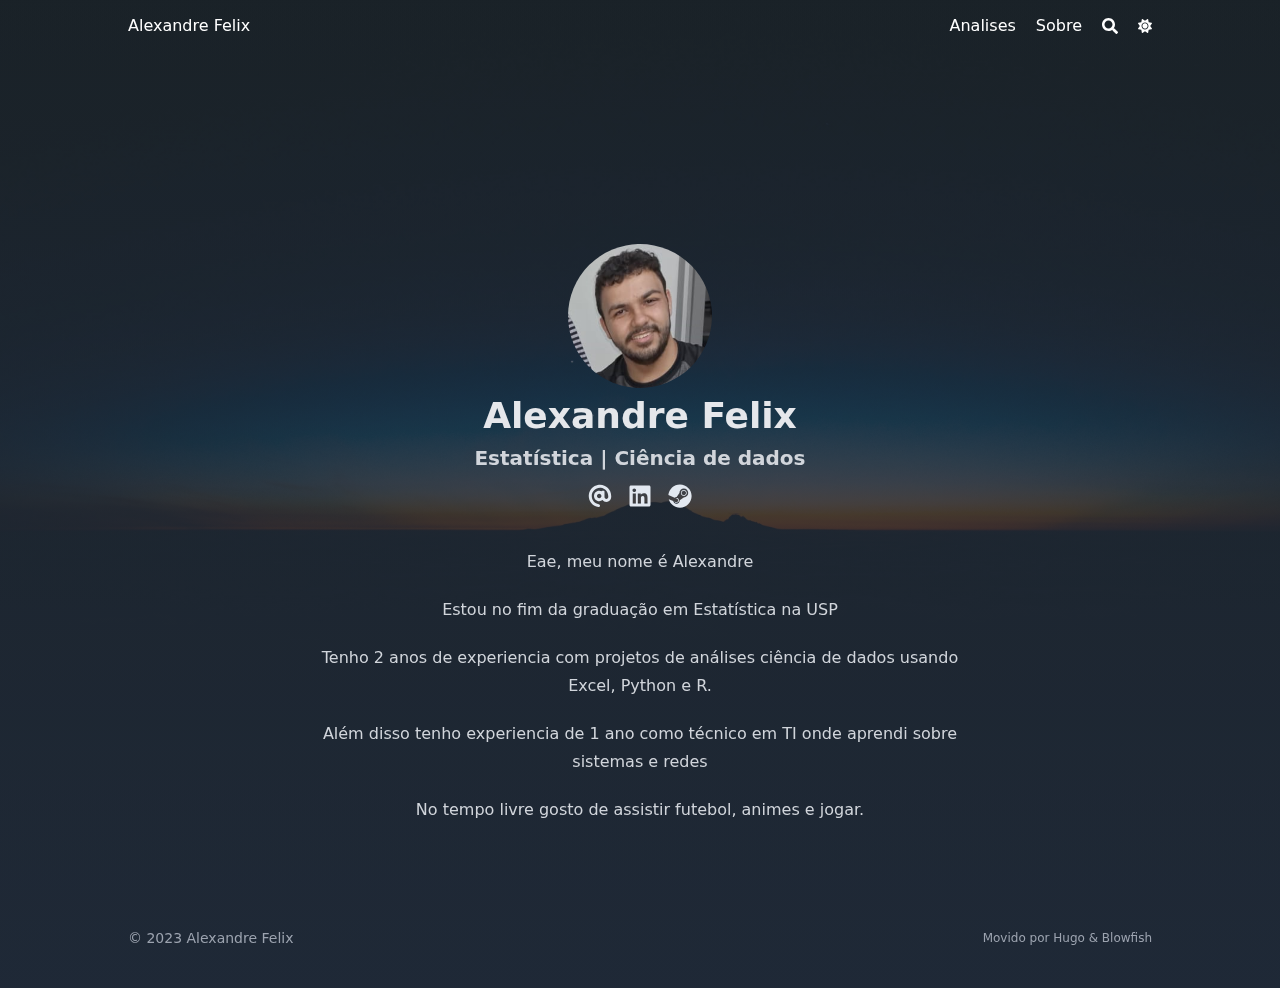
==== commit 31cf5a79: "v2 commit" ====
--- a/index.html
+++ b/index.html
@@ -12,7 +12,7 @@
   <title>Alexandre Felix</title>
   <meta name="title" content="Alexandre Felix" />
   
-  <meta name="description" content="Alexandre" />
+  <meta name="description" content="Estatística | Ciência de dados" />
   
   
   
@@ -31,8 +31,8 @@
   
   
   
-  <link type="text/css" rel="stylesheet" href="/css/main.bundle.min.4d4b1b35ed4fb37d198f5f4fa732e64404b535101cdef4401ac22e7c91380b82f3c8e5d51ae61f0149e6a95694c77e5a40943ca8480609a230c10f33c1fc11b4.css"
-    integrity="sha512-TUsbNe1Ps30Zj19PpzLmRAS1NRAc3vRAGsIufJE4C4LzyOXVGuYfAUnmqVaUx35aQJQ8qEgGCaIwwQ8zwfwRtA==" />
+  <link type="text/css" rel="stylesheet" href="/css/main.bundle.min.b5d478afd269300e67786dc7c9b5cc38698c73bc38350e1f14d937f914942d13e51f24a213819c7d7478b3fc9c8b5c36daa2ffbb53915ef1cb5fc82281e4f44b.css"
+    integrity="sha512-tdR4r9JpMA5neG3HybXMOGmMc7w4NQ4fFNk3&#43;RSULRPlHySiE4GcfXR4s/yci1w22qL/u1ORXvHLX8gigeT0Sw==" />
   
   
   <script type="text/javascript" src="/js/appearance.min.516a16745bea5a9bd011138d254cc0fd3973cd55ce6e15f3dec763e7c7c2c7448f8fe7b54cca811cb821b0c7e12cd161caace1dd794ac3d34d40937cbcc9ee12.js"
@@ -67,14 +67,14 @@
   
   
   <meta property="og:title" content="Alexandre Felix" />
-<meta property="og:description" content="Alexandre" />
+<meta property="og:description" content="Estatística | Ciência de dados" />
 <meta property="og:type" content="website" />
 <meta property="og:url" content="/" />
 
 
   <meta name="twitter:card" content="summary"/>
 <meta name="twitter:title" content="Alexandre Felix"/>
-<meta name="twitter:description" content="Alexandre"/>
+<meta name="twitter:description" content="Estatística | Ciência de dados"/>
 
   
   <script type="application/ld+json">
@@ -83,7 +83,7 @@
     "@type": "WebSite",
     "@id": "\/",
     "name": "Alexandre Felix",
-    "description": "My awesome website",
+    "description": "Estatística | Ciência de dados",
     "inLanguage": "pt-br",
     "url": "\/",
     
@@ -406,7 +406,7 @@
                     
                     
                     <img class="mb-2 rounded-full h-36 w-36" width="144" height="144"
-                        alt="Alexandre Felix" src="/img/avatar.jpg" />
+                        alt="Alexandre Felix" src="/img/profile.png" />
                     
                     
                     <h1 class="mb-2 text-4xl font-extrabold text-neutral-800 dark:text-neutral-200">
--- a/css/main.bundle.min.b5d478afd269300e67786dc7c9b5cc38698c73bc38350e1f14d937f914942d13e51f24a213819c7d7478b3fc9c8b5c36daa2ffbb53915ef1cb5fc82281e4f44b.css
+++ b/css/main.bundle.min.b5d478afd269300e67786dc7c9b5cc38698c73bc38350e1f14d937f914942d13e51f24a213819c7d7478b3fc9c8b5c36daa2ffbb53915ef1cb5fc82281e4f44b.css
@@ -0,0 +1 @@
+:root{--color-neutral:255, 255, 255;--color-neutral-50:249, 250, 251;--color-neutral-100:243, 244, 246;--color-neutral-200:229, 231, 235;--color-neutral-300:209, 213, 219;--color-neutral-400:156, 163, 175;--color-neutral-500:107, 114, 128;--color-neutral-600:75, 85, 99;--color-neutral-700:55, 65, 81;--color-neutral-800:31, 41, 55;--color-neutral-900:17, 24, 39;--color-primary-50:248, 250, 252;--color-primary-100:241, 245, 249;--color-primary-200:226, 232, 240;--color-primary-300:203, 213, 225;--color-primary-400:148, 163, 184;--color-primary-500:100, 116, 139;--color-primary-600:71, 85, 105;--color-primary-700:51, 65, 85;--color-primary-800:30, 41, 59;--color-primary-900:15, 23, 42;--color-secondary-50:249, 250, 251;--color-secondary-100:243, 244, 246;--color-secondary-200:229, 231, 235;--color-secondary-300:209, 213, 219;--color-secondary-400:156, 163, 175;--color-secondary-500:107, 114, 128;--color-secondary-600:75, 85, 99;--color-secondary-700:55, 65, 81;--color-secondary-800:31, 41, 55;--color-secondary-900:17, 24, 39}/*!Blowfish | MIT License | https://github.com/nunocoracao/blowfish*//*!tailwindcss v3.3.5 | MIT License | https://tailwindcss.com*/*,::before,::after{box-sizing:border-box;border-width:0;border-style:solid;border-color:initial}::before,::after{--tw-content:''}html{line-height:1.5;-webkit-text-size-adjust:100%;-moz-tab-size:4;-o-tab-size:4;tab-size:4;font-family:ui-sans-serif,system-ui,-apple-system,BlinkMacSystemFont,segoe ui,Roboto,helvetica neue,Arial,noto sans,sans-serif,apple color emoji,segoe ui emoji,segoe ui symbol,noto color emoji;font-feature-settings:normal;font-variation-settings:normal}body{margin:0;line-height:inherit}hr{height:0;color:inherit;border-top-width:1px}abbr:where([title]){-webkit-text-decoration:underline dotted;text-decoration:underline dotted}h1,h2,h3,h4,h5,h6{font-size:inherit;font-weight:inherit}a{color:inherit;text-decoration:inherit}b,strong{font-weight:bolder}code,kbd,samp,pre{font-family:ui-monospace,SFMono-Regular,Menlo,Monaco,Consolas,liberation mono,courier new,monospace;font-size:1em}small{font-size:80%}sub,sup{font-size:75%;line-height:0;position:relative;vertical-align:baseline}sub{bottom:-.25em}sup{top:-.5em}table{text-indent:0;border-color:inherit;border-collapse:collapse}button,input,optgroup,select,textarea{font-family:inherit;font-feature-settings:inherit;font-variation-settings:inherit;font-size:100%;font-weight:inherit;line-height:inherit;color:inherit;margin:0;padding:0}button,select{text-transform:none}button,[type=button],[type=reset],[type=submit]{-webkit-appearance:button;background-color:transparent;background-image:none}:-moz-focusring{outline:auto}:-moz-ui-invalid{box-shadow:none}progress{vertical-align:baseline}::-webkit-inner-spin-button,::-webkit-outer-spin-button{height:auto}[type=search]{-webkit-appearance:textfield;outline-offset:-2px}::-webkit-search-decoration{-webkit-appearance:none}::-webkit-file-upload-button{-webkit-appearance:button;font:inherit}summary{display:list-item}blockquote,dl,dd,h1,h2,h3,h4,h5,h6,hr,figure,p,pre{margin:0}fieldset{margin:0;padding:0}legend{padding:0}ol,ul,menu{list-style:none;margin:0;padding:0}dialog{padding:0}textarea{resize:vertical}input::-moz-placeholder,textarea::-moz-placeholder{opacity:1;color:#9ca3af}input::placeholder,textarea::placeholder{opacity:1;color:#9ca3af}button,[role=button]{cursor:pointer}:disabled{cursor:default}img,svg,video,canvas,audio,iframe,embed,object{display:block;vertical-align:middle}img,video{max-width:100%;height:auto}[hidden]{display:none}[type=text],input:where(:not([type])),[type=email],[type=url],[type=password],[type=number],[type=date],[type=datetime-local],[type=month],[type=search],[type=tel],[type=time],[type=week],[multiple],textarea,select{-webkit-appearance:none;-moz-appearance:none;appearance:none;background-color:#fff;border-color:#6b7280;border-width:1px;border-radius:0;padding-top:.5rem;padding-right:.75rem;padding-bottom:.5rem;padding-left:.75rem;font-size:1rem;line-height:1.5rem;--tw-shadow:0 0 #0000}[type=text]:focus,input:where(:not([type])):focus,[type=email]:focus,[type=url]:focus,[type=password]:focus,[type=number]:focus,[type=date]:focus,[type=datetime-local]:focus,[type=month]:focus,[type=search]:focus,[type=tel]:focus,[type=time]:focus,[type=week]:focus,[multiple]:focus,textarea:focus,select:focus{outline:2px solid transparent;outline-offset:2px;--tw-ring-inset:var(--tw-empty,/*!*/ /*!*/);--tw-ring-offset-width:0px;--tw-ring-offset-color:#fff;--tw-ring-color:#2563eb;--tw-ring-offset-shadow:var(--tw-ring-inset) 0 0 0 var(--tw-ring-offset-width) var(--tw-ring-offset-color);--tw-ring-shadow:var(--tw-ring-inset) 0 0 0 calc(1px + var(--tw-ring-offset-width)) var(--tw-ring-color);box-shadow:var(--tw-ring-offset-shadow),var(--tw-ring-shadow),var(--tw-shadow);border-color:#2563eb}input::-moz-placeholder,textarea::-moz-placeholder{color:#6b7280;opacity:1}input::placeholder,textarea::placeholder{color:#6b7280;opacity:1}::-webkit-datetime-edit-fields-wrapper{padding:0}::-webkit-date-and-time-value{min-height:1.5em;text-align:inherit}::-webkit-datetime-edit{display:inline-flex}::-webkit-datetime-edit,::-webkit-datetime-edit-year-field,::-webkit-datetime-edit-month-field,::-webkit-datetime-edit-day-field,::-webkit-datetime-edit-hour-field,::-webkit-datetime-edit-minute-field,::-webkit-datetime-edit-second-field,::-webkit-datetime-edit-millisecond-field,::-webkit-datetime-edit-meridiem-field{padding-top:0;padding-bottom:0}select{background-image:url("data:image/svg+xml,%3csvg xmlns='http://www.w3.org/2000/svg' fill='none' viewBox='0 0 20 20'%3e%3cpath stroke='%236b7280' stroke-linecap='round' stroke-linejoin='round' stroke-width='1.5' d='M6 8l4 4 4-4'/%3e%3c/svg%3e");background-position:right .5rem center;background-repeat:no-repeat;background-size:1.5em 1.5em;padding-right:2.5rem;-webkit-print-color-adjust:exact;print-color-adjust:exact}[multiple],[size]:where(select:not([size="1"])){background-image:initial;background-position:initial;background-repeat:unset;background-size:initial;padding-right:.75rem;-webkit-print-color-adjust:unset;print-color-adjust:unset}[type=checkbox],[type=radio]{-webkit-appearance:none;-moz-appearance:none;appearance:none;padding:0;-webkit-print-color-adjust:exact;print-color-adjust:exact;display:inline-block;vertical-align:middle;background-origin:border-box;-webkit-user-select:none;-moz-user-select:none;user-select:none;flex-shrink:0;height:1rem;width:1rem;color:#2563eb;background-color:#fff;border-color:#6b7280;border-width:1px;--tw-shadow:0 0 #0000}[type=checkbox]{border-radius:0}[type=radio]{border-radius:100%}[type=checkbox]:focus,[type=radio]:focus{outline:2px solid transparent;outline-offset:2px;--tw-ring-inset:var(--tw-empty,/*!*/ /*!*/);--tw-ring-offset-width:2px;--tw-ring-offset-color:#fff;--tw-ring-color:#2563eb;--tw-ring-offset-shadow:var(--tw-ring-inset) 0 0 0 var(--tw-ring-offset-width) var(--tw-ring-offset-color);--tw-ring-shadow:var(--tw-ring-inset) 0 0 0 calc(2px + var(--tw-ring-offset-width)) var(--tw-ring-color);box-shadow:var(--tw-ring-offset-shadow),var(--tw-ring-shadow),var(--tw-shadow)}[type=checkbox]:checked,[type=radio]:checked{border-color:transparent;background-color:currentColor;background-size:100% 100%;background-position:50%;background-repeat:no-repeat}[type=checkbox]:checked{background-image:url("data:image/svg+xml,%3csvg viewBox='0 0 16 16' fill='white' xmlns='http://www.w3.org/2000/svg'%3e%3cpath d='M12.207 4.793a1 1 0 010 1.414l-5 5a1 1 0 01-1.414 0l-2-2a1 1 0 011.414-1.414L6.5 9.086l4.293-4.293a1 1 0 011.414 0z'/%3e%3c/svg%3e")}[type=radio]:checked{background-image:url("data:image/svg+xml,%3csvg viewBox='0 0 16 16' fill='white' xmlns='http://www.w3.org/2000/svg'%3e%3ccircle cx='8' cy='8' r='3'/%3e%3c/svg%3e")}[type=checkbox]:checked:hover,[type=checkbox]:checked:focus,[type=radio]:checked:hover,[type=radio]:checked:focus{border-color:transparent;background-color:currentColor}[type=checkbox]:indeterminate{background-image:url("data:image/svg+xml,%3csvg xmlns='http://www.w3.org/2000/svg' fill='none' viewBox='0 0 16 16'%3e%3cpath stroke='white' stroke-linecap='round' stroke-linejoin='round' stroke-width='2' d='M4 8h8'/%3e%3c/svg%3e");border-color:transparent;background-color:currentColor;background-size:100% 100%;background-position:50%;background-repeat:no-repeat}[type=checkbox]:indeterminate:hover,[type=checkbox]:indeterminate:focus{border-color:transparent;background-color:currentColor}[type=file]{background:unset;border-color:inherit;border-width:0;border-radius:0;padding:0;font-size:unset;line-height:inherit}[type=file]:focus{outline:1px solid ButtonText;outline:1px auto -webkit-focus-ring-color}*,::before,::after{--tw-border-spacing-x:0;--tw-border-spacing-y:0;--tw-translate-x:0;--tw-translate-y:0;--tw-rotate:0;--tw-skew-x:0;--tw-skew-y:0;--tw-scale-x:1;--tw-scale-y:1;--tw-pan-x: ;--tw-pan-y: ;--tw-pinch-zoom: ;--tw-scroll-snap-strictness:proximity;--tw-gradient-from-position: ;--tw-gradient-via-position: ;--tw-gradient-to-position: ;--tw-ordinal: ;--tw-slashed-zero: ;--tw-numeric-figure: ;--tw-numeric-spacing: ;--tw-numeric-fraction: ;--tw-ring-inset: ;--tw-ring-offset-width:0px;--tw-ring-offset-color:#fff;--tw-ring-color:rgb(59 130 246 / 0.5);--tw-ring-offset-shadow:0 0 #0000;--tw-ring-shadow:0 0 #0000;--tw-shadow:0 0 #0000;--tw-shadow-colored:0 0 #0000;--tw-blur: ;--tw-brightness: ;--tw-contrast: ;--tw-grayscale: ;--tw-hue-rotate: ;--tw-invert: ;--tw-saturate: ;--tw-sepia: ;--tw-drop-shadow: ;--tw-backdrop-blur: ;--tw-backdrop-brightness: ;--tw-backdrop-contrast: ;--tw-backdrop-grayscale: ;--tw-backdrop-hue-rotate: ;--tw-backdrop-invert: ;--tw-backdrop-opacity: ;--tw-backdrop-saturate: ;--tw-backdrop-sepia: }::backdrop{--tw-border-spacing-x:0;--tw-border-spacing-y:0;--tw-translate-x:0;--tw-translate-y:0;--tw-rotate:0;--tw-skew-x:0;--tw-skew-y:0;--tw-scale-x:1;--tw-scale-y:1;--tw-pan-x: ;--tw-pan-y: ;--tw-pinch-zoom: ;--tw-scroll-snap-strictness:proximity;--tw-gradient-from-position: ;--tw-gradient-via-position: ;--tw-gradient-to-position: ;--tw-ordinal: ;--tw-slashed-zero: ;--tw-numeric-figure: ;--tw-numeric-spacing: ;--tw-numeric-fraction: ;--tw-ring-inset: ;--tw-ring-offset-width:0px;--tw-ring-offset-color:#fff;--tw-ring-color:rgb(59 130 246 / 0.5);--tw-ring-offset-shadow:0 0 #0000;--tw-ring-shadow:0 0 #0000;--tw-shadow:0 0 #0000;--tw-shadow-colored:0 0 #0000;--tw-blur: ;--tw-brightness: ;--tw-contrast: ;--tw-grayscale: ;--tw-hue-rotate: ;--tw-invert: ;--tw-saturate: ;--tw-sepia: ;--tw-drop-shadow: ;--tw-backdrop-blur: ;--tw-backdrop-brightness: ;--tw-backdrop-contrast: ;--tw-backdrop-grayscale: ;--tw-backdrop-hue-rotate: ;--tw-backdrop-invert: ;--tw-backdrop-opacity: ;--tw-backdrop-saturate: ;--tw-backdrop-sepia: }.container{width:100%}@media(min-width:640px){.container{max-width:640px}}@media(min-width:853px){.container{max-width:853px}}@media(min-width:1024px){.container{max-width:1024px}}@media(min-width:1280px){.container{max-width:1280px}}@media(min-width:1536px){.container{max-width:1536px}}.prose{color:var(--tw-prose-body);max-width:65ch}.prose :where(p):not(:where([class~=not-prose],[class~=not-prose] *)){margin-top:1.25em;margin-bottom:1.25em}.prose :where([class~=lead]):not(:where([class~=not-prose],[class~=not-prose] *)){color:var(--tw-prose-lead);font-size:1.25em;line-height:1.6;margin-top:1.2em;margin-bottom:1.2em}.prose :where(a):not(:where([class~=not-prose],[class~=not-prose] *)){color:var(--tw-prose-links);text-decoration:none;font-weight:500;text-decoration-color:rgba(var(--color-primary-300),1)}.prose :where(a):not(:where([class~=not-prose],[class~=not-prose] *)):hover{color:rgba(var(--color-primary-600),1);text-decoration:none;border-radius:.09rem}.prose :where(strong):not(:where([class~=not-prose],[class~=not-prose] *)){color:var(--tw-prose-bold);font-weight:600}.prose :where(a strong):not(:where([class~=not-prose],[class~=not-prose] *)){color:inherit}.prose :where(blockquote strong):not(:where([class~=not-prose],[class~=not-prose] *)){color:inherit}.prose :where(thead th strong):not(:where([class~=not-prose],[class~=not-prose] *)){color:inherit}.prose :where(ol):not(:where([class~=not-prose],[class~=not-prose] *)){list-style-type:decimal;margin-top:1.25em;margin-bottom:1.25em;padding-left:1.625em}.prose :where(ol[type=A]):not(:where([class~=not-prose],[class~=not-prose] *)){list-style-type:upper-alpha}.prose :where(ol[type=a]):not(:where([class~=not-prose],[class~=not-prose] *)){list-style-type:lower-alpha}.prose :where(ol[type=As]):not(:where([class~=not-prose],[class~=not-prose] *)){list-style-type:upper-alpha}.prose :where(ol[type=as]):not(:where([class~=not-prose],[class~=not-prose] *)){list-style-type:lower-alpha}.prose :where(ol[type=I]):not(:where([class~=not-prose],[class~=not-prose] *)){list-style-type:upper-roman}.prose :where(ol[type=i]):not(:where([class~=not-prose],[class~=not-prose] *)){list-style-type:lower-roman}.prose :where(ol[type=Is]):not(:where([class~=not-prose],[class~=not-prose] *)){list-style-type:upper-roman}.prose :where(ol[type=is]):not(:where([class~=not-prose],[class~=not-prose] *)){list-style-type:lower-roman}.prose :where(ol[type="1"]):not(:where([class~=not-prose],[class~=not-prose] *)){list-style-type:decimal}.prose :where(ul):not(:where([class~=not-prose],[class~=not-prose] *)){list-style-type:disc;margin-top:1.25em;margin-bottom:1.25em;padding-left:1.625em}.prose :where(ol>li):not(:where([class~=not-prose],[class~=not-prose] *))::marker{font-weight:400;color:var(--tw-prose-counters)}.prose :where(ul>li):not(:where([class~=not-prose],[class~=not-prose] *))::marker{color:var(--tw-prose-bullets)}.prose :where(dt):not(:where([class~=not-prose],[class~=not-prose] *)){color:var(--tw-prose-headings);font-weight:600;margin-top:1.25em}.prose :where(hr):not(:where([class~=not-prose],[class~=not-prose] *)){border-color:var(--tw-prose-hr);border-top-width:1px;margin-top:3em;margin-bottom:3em}.prose :where(blockquote):not(:where([class~=not-prose],[class~=not-prose] *)){font-weight:500;font-style:italic;color:var(--tw-prose-quotes);border-left-width:.25rem;border-left-color:var(--tw-prose-quote-borders);quotes:"\201C""\201D""\2018""\2019";margin-top:1.6em;margin-bottom:1.6em;padding-left:1em}.prose :where(blockquote p:first-of-type):not(:where([class~=not-prose],[class~=not-prose] *))::before{content:open-quote}.prose :where(blockquote p:last-of-type):not(:where([class~=not-prose],[class~=not-prose] *))::after{content:close-quote}.prose :where(h1):not(:where([class~=not-prose],[class~=not-prose] *)){color:var(--tw-prose-headings);font-weight:800;font-size:2.25em;margin-top:0;margin-bottom:.8888889em;line-height:1.1111111}.prose :where(h1 strong):not(:where([class~=not-prose],[class~=not-prose] *)){font-weight:900;color:inherit}.prose :where(h2):not(:where([class~=not-prose],[class~=not-prose] *)){color:var(--tw-prose-headings);font-weight:700;font-size:1.5em;margin-top:2em;margin-bottom:1em;line-height:1.3333333}.prose :where(h2 strong):not(:where([class~=not-prose],[class~=not-prose] *)){font-weight:800;color:inherit}.prose :where(h3):not(:where([class~=not-prose],[class~=not-prose] *)){color:var(--tw-prose-headings);font-weight:600;font-size:1.25em;margin-top:1.6em;margin-bottom:.6em;line-height:1.6}.prose :where(h3 strong):not(:where([class~=not-prose],[class~=not-prose] *)){font-weight:700;color:inherit}.prose :where(h4):not(:where([class~=not-prose],[class~=not-prose] *)){color:var(--tw-prose-headings);font-weight:600;margin-top:1.5em;margin-bottom:.5em;line-height:1.5}.prose :where(h4 strong):not(:where([class~=not-prose],[class~=not-prose] *)){font-weight:700;color:inherit}.prose :where(img):not(:where([class~=not-prose],[class~=not-prose] *)){margin-top:2em;margin-bottom:2em}.prose :where(picture):not(:where([class~=not-prose],[class~=not-prose] *)){display:block;margin-top:2em;margin-bottom:2em}.prose :where(kbd):not(:where([class~=not-prose],[class~=not-prose] *)){font-weight:600;font-family:inherit;color:var(--tw-prose-kbd);box-shadow:0 0 0 1px rgb(var(--tw-prose-kbd-shadows)/10%),0 3px rgb(var(--tw-prose-kbd-shadows)/10%);font-size:.9rem;border-radius:.25rem;padding-top:.1875em;padding-right:.375em;padding-bottom:.1875em;padding-left:.375em;background-color:rgba(var(--color-neutral-200),1);padding:.1rem .4rem}.prose :where(code):not(:where([class~=not-prose],[class~=not-prose] *)){color:var(--tw-prose-code);font-weight:600;font-size:.875em;background-color:rgba(var(--color-neutral-50),1);padding-top:3px;padding-bottom:3px;padding-left:5px;padding-right:5px;border-radius:.25rem}.prose :where(code):not(:where([class~=not-prose],[class~=not-prose] *))::before{content:"`";display:none}.prose :where(code):not(:where([class~=not-prose],[class~=not-prose] *))::after{content:"`";display:none}.prose :where(a code):not(:where([class~=not-prose],[class~=not-prose] *)){color:var(--tw-prose-code)}.prose :where(h1 code):not(:where([class~=not-prose],[class~=not-prose] *)){color:inherit}.prose :where(h2 code):not(:where([class~=not-prose],[class~=not-prose] *)){color:inherit;font-size:.875em}.prose :where(h3 code):not(:where([class~=not-prose],[class~=not-prose] *)){color:inherit;font-size:.9em}.prose :where(h4 code):not(:where([class~=not-prose],[class~=not-prose] *)){color:inherit}.prose :where(blockquote code):not(:where([class~=not-prose],[class~=not-prose] *)){color:inherit}.prose :where(thead th code):not(:where([class~=not-prose],[class~=not-prose] *)){color:inherit}.prose :where(pre):not(:where([class~=not-prose],[class~=not-prose] *)){color:var(--tw-prose-pre-code);background-color:var(--tw-prose-pre-bg);overflow-x:auto;font-weight:400;font-size:.875em;line-height:1.7142857;margin-top:1.7142857em;margin-bottom:1.7142857em;border-radius:.375rem;padding-top:.8571429em;padding-right:1.1428571em;padding-bottom:.8571429em;padding-left:1.1428571em}.prose :where(pre code):not(:where([class~=not-prose],[class~=not-prose] *)){background-color:transparent;border-width:0;border-radius:0;padding:0;font-weight:inherit;color:inherit;font-size:inherit;font-family:inherit;line-height:inherit}.prose :where(pre code):not(:where([class~=not-prose],[class~=not-prose] *))::before{content:none}.prose :where(pre code):not(:where([class~=not-prose],[class~=not-prose] *))::after{content:none}.prose :where(table):not(:where([class~=not-prose],[class~=not-prose] *)){width:100%;table-layout:auto;text-align:left;margin-top:2em;margin-bottom:2em;font-size:.875em;line-height:1.7142857}.prose :where(thead):not(:where([class~=not-prose],[class~=not-prose] *)){border-bottom-width:1px;border-bottom-color:var(--tw-prose-th-borders)}.prose :where(thead th):not(:where([class~=not-prose],[class~=not-prose] *)){color:var(--tw-prose-headings);font-weight:600;vertical-align:bottom;padding-right:.5714286em;padding-bottom:.5714286em;padding-left:.5714286em}.prose :where(tbody tr):not(:where([class~=not-prose],[class~=not-prose] *)){border-bottom-width:1px;border-bottom-color:var(--tw-prose-td-borders)}.prose :where(tbody tr:last-child):not(:where([class~=not-prose],[class~=not-prose] *)){border-bottom-width:0}.prose :where(tbody td):not(:where([class~=not-prose],[class~=not-prose] *)){vertical-align:baseline}.prose :where(tfoot):not(:where([class~=not-prose],[class~=not-prose] *)){border-top-width:1px;border-top-color:var(--tw-prose-th-borders)}.prose :where(tfoot td):not(:where([class~=not-prose],[class~=not-prose] *)){vertical-align:top}.prose :where(figure>*):not(:where([class~=not-prose],[class~=not-prose] *)){margin-top:0;margin-bottom:0}.prose :where(figcaption):not(:where([class~=not-prose],[class~=not-prose] *)){color:var(--tw-prose-captions);font-size:.875em;line-height:1.4285714;margin-top:.8571429em}.prose{--tw-prose-body:rgba(var(--color-neutral-700), 1);--tw-prose-headings:rgba(var(--color-neutral-800), 1);--tw-prose-lead:rgba(var(--color-neutral-500), 1);--tw-prose-links:rgba(var(--color-primary-600), 1);--tw-prose-bold:rgba(var(--color-neutral-900), 1);--tw-prose-counters:rgba(var(--color-neutral-800), 1);--tw-prose-bullets:rgba(var(--color-neutral-500), 1);--tw-prose-hr:rgba(var(--color-neutral-200), 1);--tw-prose-quotes:rgba(var(--color-neutral-700), 1);--tw-prose-quote-borders:rgba(var(--color-primary-200), 1);--tw-prose-captions:rgba(var(--color-neutral-500), 1);--tw-prose-kbd:#111827;--tw-prose-kbd-shadows:17 24 39;--tw-prose-code:rgba(var(--color-secondary-700), 1);--tw-prose-pre-code:rgba(var(--color-neutral-700), 1);--tw-prose-pre-bg:rgba(var(--color-neutral-50), 1);--tw-prose-th-borders:rgba(var(--color-neutral-500), 1);--tw-prose-td-borders:rgba(var(--color-neutral-300), 1);--tw-prose-invert-body:rgba(var(--color-neutral-300), 1);--tw-prose-invert-headings:rgba(var(--color-neutral-50), 1);--tw-prose-invert-lead:rgba(var(--color-neutral-500), 1);--tw-prose-invert-links:rgba(var(--color-primary-400), 1);--tw-prose-invert-bold:rgba(var(--color-neutral), 1);--tw-prose-invert-counters:rgba(var(--color-neutral-400), 1);--tw-prose-invert-bullets:rgba(var(--color-neutral-600), 1);--tw-prose-invert-hr:rgba(var(--color-neutral-500), 1);--tw-prose-invert-quotes:rgba(var(--color-neutral-200), 1);--tw-prose-invert-quote-borders:rgba(var(--color-primary-900), 1);--tw-prose-invert-captions:rgba(var(--color-neutral-400), 1);--tw-prose-invert-kbd:#fff;--tw-prose-invert-kbd-shadows:255 255 255;--tw-prose-invert-code:rgba(var(--color-secondary-400), 1);--tw-prose-invert-pre-code:rgba(var(--color-neutral-200), 1);--tw-prose-invert-pre-bg:rgba(var(--color-neutral-700), 1);--tw-prose-invert-th-borders:rgba(var(--color-neutral-500), 1);--tw-prose-invert-td-borders:rgba(var(--color-neutral-700), 1);font-size:1rem;line-height:1.75}.prose :where(picture>img):not(:where([class~=not-prose],[class~=not-prose] *)){margin-top:0;margin-bottom:0}.prose :where(video):not(:where([class~=not-prose],[class~=not-prose] *)){margin-top:2em;margin-bottom:2em}.prose :where(li):not(:where([class~=not-prose],[class~=not-prose] *)){margin-top:.5em;margin-bottom:.5em}.prose :where(ol>li):not(:where([class~=not-prose],[class~=not-prose] *)){padding-left:.375em}.prose :where(ul>li):not(:where([class~=not-prose],[class~=not-prose] *)){padding-left:.375em}.prose :where(.prose>ul>li p):not(:where([class~=not-prose],[class~=not-prose] *)){margin-top:.75em;margin-bottom:.75em}.prose :where(.prose>ul>li>*:first-child):not(:where([class~=not-prose],[class~=not-prose] *)){margin-top:1.25em}.prose :where(.prose>ul>li>*:last-child):not(:where([class~=not-prose],[class~=not-prose] *)){margin-bottom:1.25em}.prose :where(.prose>ol>li>*:first-child):not(:where([class~=not-prose],[class~=not-prose] *)){margin-top:1.25em}.prose :where(.prose>ol>li>*:last-child):not(:where([class~=not-prose],[class~=not-prose] *)){margin-bottom:1.25em}.prose :where(ul ul,ul ol,ol ul,ol ol):not(:where([class~=not-prose],[class~=not-prose] *)){margin-top:.75em;margin-bottom:.75em}.prose :where(dl):not(:where([class~=not-prose],[class~=not-prose] *)){margin-top:1.25em;margin-bottom:1.25em}.prose :where(dd):not(:where([class~=not-prose],[class~=not-prose] *)){margin-top:.5em;padding-left:1.625em}.prose :where(hr+*):not(:where([class~=not-prose],[class~=not-prose] *)){margin-top:0}.prose :where(h2+*):not(:where([class~=not-prose],[class~=not-prose] *)){margin-top:0}.prose :where(h3+*):not(:where([class~=not-prose],[class~=not-prose] *)){margin-top:0}.prose :where(h4+*):not(:where([class~=not-prose],[class~=not-prose] *)){margin-top:0}.prose :where(thead th:first-child):not(:where([class~=not-prose],[class~=not-prose] *)){padding-left:0}.prose :where(thead th:last-child):not(:where([class~=not-prose],[class~=not-prose] *)){padding-right:0}.prose :where(tbody td,tfoot td):not(:where([class~=not-prose],[class~=not-prose] *)){padding-top:.5714286em;padding-right:.5714286em;padding-bottom:.5714286em;padding-left:.5714286em}.prose :where(tbody td:first-child,tfoot td:first-child):not(:where([class~=not-prose],[class~=not-prose] *)){padding-left:0}.prose :where(tbody td:last-child,tfoot td:last-child):not(:where([class~=not-prose],[class~=not-prose] *)){padding-right:0}.prose :where(figure):not(:where([class~=not-prose],[class~=not-prose] *)){margin-top:2em;margin-bottom:2em}.prose :where(.prose>:first-child):not(:where([class~=not-prose],[class~=not-prose] *)){margin-top:0}.prose :where(.prose>:last-child):not(:where([class~=not-prose],[class~=not-prose] *)){margin-bottom:0}.prose :where(mark):not(:where([class~=not-prose],[class~=not-prose] *)){color:rgba(var(--color-neutral-800),1);background-color:rgba(var(--color-primary-600),1);padding:.1rem .2rem;border-radius:.25rem}.prose :where(p):not(:where([class~=not-prose],[class~=not-prose] *))::before{display:none}.prose :where(p):not(:where([class~=not-prose],[class~=not-prose] *))::after{display:none}.prose :where(a.active):not(:where([class~=not-prose],[class~=not-prose] *)){text-decoration-color:rgba(var(--color-primary-600),1)}.prose :where(p.active):not(:where([class~=not-prose],[class~=not-prose] *)){text-decoration-color:rgba(var(--color-primary-600),1)}.prose-invert :where(a.active):not(:where([class~=not-prose],[class~=not-prose] *)){text-decoration-color:rgba(var(--color-primary-400),1)}.prose-invert :where(p.active):not(:where([class~=not-prose],[class~=not-prose] *)){text-decoration-color:rgba(var(--color-primary-400),1)}.sr-only{position:absolute;width:1px;height:1px;padding:0;margin:-1px;overflow:hidden;clip:rect(0,0,0,0);white-space:nowrap;border-width:0}.pointer-events-none{pointer-events:none}.pointer-events-auto{pointer-events:auto}.\!visible{visibility:visible!important}.visible{visibility:visible}.invisible{visibility:hidden}.collapse{visibility:collapse}.static{position:static}.\!fixed{position:fixed!important}.fixed{position:fixed}.\!absolute{position:absolute!important}.absolute{position:absolute}.relative{position:relative}.sticky{position:sticky}.inset-0{inset:0}.inset-x-0{left:0;right:0}.-bottom-\[47px\]{bottom:-47px}.-left-\[15px\]{left:-15px}.-left-\[9999px\]{left:-9999px}.-top-\[21px\]{top:-21px}.-top-\[35px\]{top:-35px}.bottom-0{bottom:0}.bottom-0\.5{bottom:.125rem}.bottom-1\/2{bottom:50%}.left-0{left:0}.left-1\/2{left:50%}.left-3{left:.75rem}.left-\[50\%\]{left:50%}.left-\[50px\]{left:50px}.left-\[calc\(50\%-1px\)\]{left:calc(50% - 1px)}.right-0{right:0}.right-0\.5{right:.125rem}.right-1{right:.25rem}.right-1\.5{right:.375rem}.right-3{right:.75rem}.right-9{right:2.25rem}.top-0{top:0}.top-1{top:.25rem}.top-1\/2{top:50%}.top-2{top:.5rem}.top-20{top:5rem}.top-\[110vh\]{top:110vh}.top-\[11px\]{top:11px}.top-\[13px\]{top:13px}.top-\[50\%\]{top:50%}.top-\[50px\]{top:50px}.top-\[calc\(100vh-5\.5rem\)\]{top:calc(100vh - 5.5rem)}.top-full{top:100%}.\!z-40{z-index:40!important}.z-10{z-index:10}.z-20{z-index:20}.z-30{z-index:30}.z-40{z-index:40}.z-50{z-index:50}.z-\[1035\]{z-index:1035}.z-\[1040\]{z-index:1040}.z-\[1065\]{z-index:1065}.z-\[1066\]{z-index:1066}.z-\[1070\]{z-index:1070}.z-\[1080\]{z-index:1080}.z-\[1100\]{z-index:1100}.z-\[1\]{z-index:1}.z-\[2\]{z-index:2}.z-\[999\]{z-index:999}.order-1{order:1}.order-2{order:2}.order-3{order:3}.order-first{order:-9999}.float-right{float:right}.float-left{float:left}.\!-m-px{margin:-1px!important}.m-0{margin:0}.m-1{margin:.25rem}.m-2{margin:.5rem}.m-auto{margin:auto}.\!my-0{margin-top:0!important;margin-bottom:0!important}.-mx-2{margin-left:-.5rem;margin-right:-.5rem}.-my-2{margin-top:-.5rem;margin-bottom:-.5rem}.mx-1{margin-left:.25rem;margin-right:.25rem}.mx-\[10px\]{margin-left:10px;margin-right:10px}.mx-\[15\%\]{margin-left:15%;margin-right:15%}.mx-\[3px\]{margin-left:3px;margin-right:3px}.mx-auto{margin-left:auto;margin-right:auto}.my-0{margin-top:0;margin-bottom:0}.my-3{margin-top:.75rem;margin-bottom:.75rem}.my-4{margin-top:1rem;margin-bottom:1rem}.my-\[5px\]{margin-top:5px;margin-bottom:5px}.\!mb-0{margin-bottom:0!important}.\!mb-9{margin-bottom:2.25rem!important}.\!mt-0{margin-top:0!important}.-mb-1{margin-bottom:-.25rem}.-ml-12{margin-left:-3rem}.-ml-\[1\.5rem\]{margin-left:-1.5rem}.-mr-2{margin-right:-.5rem}.-mr-48{margin-right:-12rem}.-mr-\[100\%\]{margin-right:-100%}.-mt-3{margin-top:-.75rem}.mb-0{margin-bottom:0}.mb-1{margin-bottom:.25rem}.mb-10{margin-bottom:2.5rem}.mb-12{margin-bottom:3rem}.mb-16{margin-bottom:4rem}.mb-2{margin-bottom:.5rem}.mb-2\.5{margin-bottom:.625rem}.mb-20{margin-bottom:5rem}.mb-3{margin-bottom:.75rem}.mb-5{margin-bottom:1.25rem}.mb-6{margin-bottom:1.5rem}.mb-8{margin-bottom:2rem}.mb-\[0\.125rem\]{margin-bottom:.125rem}.mb-\[10px\]{margin-bottom:10px}.mb-\[2px\]{margin-bottom:2px}.ml-2{margin-left:.5rem}.ml-3{margin-left:.75rem}.ml-6{margin-left:1.5rem}.ml-\[30px\]{margin-left:30px}.ml-\[3px\]{margin-left:3px}.ml-auto{margin-left:auto}.mr-1{margin-right:.25rem}.mr-2{margin-right:.5rem}.mr-3{margin-right:.75rem}.mr-4{margin-right:1rem}.mr-5{margin-right:1.25rem}.mr-6{margin-right:1.5rem}.mr-\[6px\]{margin-right:6px}.mr-\[8px\]{margin-right:8px}.mr-auto{margin-right:auto}.mt-0{margin-top:0}.mt-1{margin-top:.25rem}.mt-10{margin-top:2.5rem}.mt-12{margin-top:3rem}.mt-2{margin-top:.5rem}.mt-2\.5{margin-top:.625rem}.mt-20{margin-top:5rem}.mt-3{margin-top:.75rem}.mt-4{margin-top:1rem}.mt-5{margin-top:1.25rem}.mt-6{margin-top:1.5rem}.mt-8{margin-top:2rem}.mt-\[0\.15rem\]{margin-top:.15rem}.mt-\[0\.1rem\]{margin-top:.1rem}.box-border{box-sizing:border-box}.box-content{box-sizing:content-box}.\!block{display:block!important}.block{display:block}.inline-block{display:inline-block}.inline{display:inline}.flex{display:flex}.table{display:table}.grid{display:grid}.hidden{display:none}.\!h-0{height:0!important}.\!h-px{height:1px!important}.h-0{height:0}.h-1{height:.25rem}.h-1\.5{height:.375rem}.h-1\/2{height:50%}.h-10{height:2.5rem}.h-12{height:3rem}.h-14{height:3.5rem}.h-2\/5{height:40%}.h-24{height:6rem}.h-3{height:.75rem}.h-36{height:9rem}.h-4{height:1rem}.h-48{height:12rem}.h-5{height:1.25rem}.h-6{height:1.5rem}.h-7{height:1.75rem}.h-8{height:2rem}.h-9{height:2.25rem}.h-\[0\.9375rem\]{height:.9375rem}.h-\[1\.125rem\]{height:1.125rem}.h-\[1000px\]{height:1000px}.h-\[100px\]{height:100px}.h-\[10px\]{height:10px}.h-\[120px\]{height:120px}.h-\[150px\]{height:150px}.h-\[160px\]{height:160px}.h-\[260px\]{height:260px}.h-\[2px\]{height:2px}.h-\[30px\]{height:30px}.h-\[32px\]{height:32px}.h-\[380px\]{height:380px}.h-\[3px\]{height:3px}.h-\[40px\]{height:40px}.h-\[42px\]{height:42px}.h-\[48px\]{height:48px}.h-\[4px\]{height:4px}.h-\[50px\]{height:50px}.h-\[512px\]{height:512px}.h-\[56px\]{height:56px}.h-\[6px\]{height:6px}.h-\[72px\]{height:72px}.h-\[800px\]{height:800px}.h-\[calc\(100\%-100px\)\]{height:calc(100% - 100px)}.h-auto{height:auto}.h-full{height:100%}.h-screen{height:100vh}.max-h-\[5rem\]{max-height:5rem}.max-h-\[calc\(100\%-64px\)\]{max-height:calc(100% - 64px)}.max-h-full{max-height:100%}.min-h-0{min-height:0}.min-h-\[1\.5rem\]{min-height:1.5rem}.min-h-\[148px\]{min-height:148px}.min-h-\[305px\]{min-height:305px}.min-h-\[325px\]{min-height:325px}.min-h-\[40px\]{min-height:40px}.min-h-\[auto\]{min-height:auto}.min-h-full{min-height:100%}.\!w-px{width:1px!important}.w-0{width:0}.w-1{width:.25rem}.w-1\.5{width:.375rem}.w-1\/2{width:50%}.w-10{width:2.5rem}.w-12{width:3rem}.w-2{width:.5rem}.w-24{width:6rem}.w-3{width:.75rem}.w-36{width:9rem}.w-4{width:1rem}.w-5{width:1.25rem}.w-6{width:1.5rem}.w-7{width:1.75rem}.w-8{width:2rem}.w-9{width:2.25rem}.w-\[0\.9375rem\]{width:.9375rem}.w-\[1\.125rem\]{width:1.125rem}.w-\[15\%\]{width:15%}.w-\[150px\]{width:150px}.w-\[15px\]{width:15px}.w-\[160px\]{width:160px}.w-\[260px\]{width:260px}.w-\[2px\]{width:2px}.w-\[300px\]{width:300px}.w-\[304px\]{width:304px}.w-\[30px\]{width:30px}.w-\[328px\]{width:328px}.w-\[32px\]{width:32px}.w-\[45\%\]{width:45%}.w-\[4px\]{width:4px}.w-\[50px\]{width:50px}.w-\[6px\]{width:6px}.w-\[70px\]{width:70px}.w-\[72px\]{width:72px}.w-\[76px\]{width:76px}.w-\[calc\(100\%-100px\)\]{width:calc(100% - 100px)}.w-auto{width:auto}.w-full{width:100%}.w-screen{width:100vw}.min-w-0{min-width:0}.min-w-\[1\.8rem\]{min-width:1.8rem}.min-w-\[100px\]{min-width:100px}.min-w-\[220px\]{min-width:220px}.min-w-\[30px\]{min-width:30px}.min-w-\[310px\]{min-width:310px}.min-w-\[48px\]{min-width:48px}.min-w-\[64px\]{min-width:64px}.min-w-full{min-width:100%}.max-w-3xl{max-width:48rem}.max-w-7xl{max-width:80rem}.max-w-\[1600px\]{max-width:1600px}.max-w-\[200px\]{max-width:200px}.max-w-\[267px\]{max-width:267px}.max-w-\[325px\]{max-width:325px}.max-w-\[5rem\]{max-width:5rem}.max-w-\[64rem\]{max-width:64rem}.max-w-\[90\%\]{max-width:90%}.max-w-\[calc\(100\%-1rem\)\]{max-width:calc(100% - 1rem)}.max-w-fit{max-width:-moz-fit-content;max-width:fit-content}.max-w-full{max-width:100%}.max-w-prose{max-width:65ch}.max-w-xl{max-width:36rem}.flex-1{flex:1}.flex-auto{flex:auto}.flex-initial{flex:initial}.flex-none{flex:none}.shrink-0{flex-shrink:0}.grow{flex-grow:1}.grow-0{flex-grow:0}.basis-auto{flex-basis:auto}.origin-\[0_0\]{transform-origin:0 0}.origin-\[center_bottom_0\]{transform-origin:center bottom 0}.origin-bottom{transform-origin:bottom}.-translate-x-1\/2{--tw-translate-x:-50%;transform:translate(var(--tw-translate-x),var(--tw-translate-y))rotate(var(--tw-rotate))skewX(var(--tw-skew-x))skewY(var(--tw-skew-y))scaleX(var(--tw-scale-x))scaleY(var(--tw-scale-y))}.-translate-x-\[150\%\]{--tw-translate-x:-150%;transform:translate(var(--tw-translate-x),var(--tw-translate-y))rotate(var(--tw-rotate))skewX(var(--tw-skew-x))skewY(var(--tw-skew-y))scaleX(var(--tw-scale-x))scaleY(var(--tw-scale-y))}.-translate-x-\[50\%\]{--tw-translate-x:-50%;transform:translate(var(--tw-translate-x),var(--tw-translate-y))rotate(var(--tw-rotate))skewX(var(--tw-skew-x))skewY(var(--tw-skew-y))scaleX(var(--tw-scale-x))scaleY(var(--tw-scale-y))}.-translate-x-full{--tw-translate-x:-100%;transform:translate(var(--tw-translate-x),var(--tw-translate-y))rotate(var(--tw-rotate))skewX(var(--tw-skew-x))skewY(var(--tw-skew-y))scaleX(var(--tw-scale-x))scaleY(var(--tw-scale-y))}.-translate-y-1\/2{--tw-translate-y:-50%;transform:translate(var(--tw-translate-x),var(--tw-translate-y))rotate(var(--tw-rotate))skewX(var(--tw-skew-x))skewY(var(--tw-skew-y))scaleX(var(--tw-scale-x))scaleY(var(--tw-scale-y))}.-translate-y-8{--tw-translate-y:-2rem;transform:translate(var(--tw-translate-x),var(--tw-translate-y))rotate(var(--tw-rotate))skewX(var(--tw-skew-x))skewY(var(--tw-skew-y))scaleX(var(--tw-scale-x))scaleY(var(--tw-scale-y))}.-translate-y-\[50\%\]{--tw-translate-y:-50%;transform:translate(var(--tw-translate-x),var(--tw-translate-y))rotate(var(--tw-rotate))skewX(var(--tw-skew-x))skewY(var(--tw-skew-y))scaleX(var(--tw-scale-x))scaleY(var(--tw-scale-y))}.translate-x-\[150\%\]{--tw-translate-x:150%;transform:translate(var(--tw-translate-x),var(--tw-translate-y))rotate(var(--tw-rotate))skewX(var(--tw-skew-x))skewY(var(--tw-skew-y))scaleX(var(--tw-scale-x))scaleY(var(--tw-scale-y))}.translate-x-full{--tw-translate-x:100%;transform:translate(var(--tw-translate-x),var(--tw-translate-y))rotate(var(--tw-rotate))skewX(var(--tw-skew-x))skewY(var(--tw-skew-y))scaleX(var(--tw-scale-x))scaleY(var(--tw-scale-y))}.rotate-180{--tw-rotate:180deg;transform:translate(var(--tw-translate-x),var(--tw-translate-y))rotate(var(--tw-rotate))skewX(var(--tw-skew-x))skewY(var(--tw-skew-y))scaleX(var(--tw-scale-x))scaleY(var(--tw-scale-y))}.scale-0{--tw-scale-x:0;--tw-scale-y:0;transform:translate(var(--tw-translate-x),var(--tw-translate-y))rotate(var(--tw-rotate))skewX(var(--tw-skew-x))skewY(var(--tw-skew-y))scaleX(var(--tw-scale-x))scaleY(var(--tw-scale-y))}.scale-100{--tw-scale-x:1;--tw-scale-y:1;transform:translate(var(--tw-translate-x),var(--tw-translate-y))rotate(var(--tw-rotate))skewX(var(--tw-skew-x))skewY(var(--tw-skew-y))scaleX(var(--tw-scale-x))scaleY(var(--tw-scale-y))}.scale-\[0\.25\]{--tw-scale-x:0.25;--tw-scale-y:0.25;transform:translate(var(--tw-translate-x),var(--tw-translate-y))rotate(var(--tw-rotate))skewX(var(--tw-skew-x))skewY(var(--tw-skew-y))scaleX(var(--tw-scale-x))scaleY(var(--tw-scale-y))}.scale-\[0\.8\]{--tw-scale-x:0.8;--tw-scale-y:0.8;transform:translate(var(--tw-translate-x),var(--tw-translate-y))rotate(var(--tw-rotate))skewX(var(--tw-skew-x))skewY(var(--tw-skew-y))scaleX(var(--tw-scale-x))scaleY(var(--tw-scale-y))}.scale-\[1\.02\]{--tw-scale-x:1.02;--tw-scale-y:1.02;transform:translate(var(--tw-translate-x),var(--tw-translate-y))rotate(var(--tw-rotate))skewX(var(--tw-skew-x))skewY(var(--tw-skew-y))scaleX(var(--tw-scale-x))scaleY(var(--tw-scale-y))}.transform{transform:translate(var(--tw-translate-x),var(--tw-translate-y))rotate(var(--tw-rotate))skewX(var(--tw-skew-x))skewY(var(--tw-skew-y))scaleX(var(--tw-scale-x))scaleY(var(--tw-scale-y))}.transform-none{transform:none}.animate-\[fade-in_0\.15s_both\]{animation:fade-in .15s both}.animate-\[fade-in_0\.3s_both\]{animation:fade-in .3s both}.animate-\[fade-in_350ms_ease-in-out\]{animation:fade-in 350ms ease-in-out}.animate-\[fade-out_0\.15s_both\]{animation:fade-out .15s both}.animate-\[fade-out_0\.3s_both\]{animation:fade-out .3s both}.animate-\[fade-out_350ms_ease-in-out\]{animation:fade-out 350ms ease-in-out}.animate-\[progress_3s_ease-in-out_infinite\]{animation:progress 3s ease-in-out infinite}.animate-\[show-up-clock_350ms_linear\]{animation:show-up-clock 350ms linear}.animate-\[spinner-grow_0\.75s_linear_infinite\]{animation:spinner-grow .75s linear infinite}.cursor-default{cursor:default}.cursor-none{cursor:none}.cursor-pointer{cursor:pointer}.touch-none{touch-action:none}.touch-pan-y{--tw-pan-y:pan-y;touch-action:var(--tw-pan-x)var(--tw-pan-y)var(--tw-pinch-zoom)}.select-none{-webkit-user-select:none;-moz-user-select:none;user-select:none}.select-all{-webkit-user-select:all;-moz-user-select:all;user-select:all}.resize{resize:both}.list-none{list-style-type:none}.appearance-none{-webkit-appearance:none;-moz-appearance:none;appearance:none}.\!flex-row{flex-direction:row!important}.flex-row{flex-direction:row}.flex-col{flex-direction:column}.flex-wrap{flex-wrap:wrap}.items-end{align-items:flex-end}.items-center{align-items:center}.justify-end{justify-content:flex-end}.justify-center{justify-content:center}.justify-between{justify-content:space-between}.justify-around{justify-content:space-around}.justify-evenly{justify-content:space-evenly}.gap-4{gap:1rem}.space-x-2>:not([hidden])~:not([hidden]){--tw-space-x-reverse:0;margin-right:calc(.5rem * var(--tw-space-x-reverse));margin-left:calc(.5rem * calc(1 - var(--tw-space-x-reverse)))}.space-x-3>:not([hidden])~:not([hidden]){--tw-space-x-reverse:0;margin-right:calc(.75rem * var(--tw-space-x-reverse));margin-left:calc(.75rem * calc(1 - var(--tw-space-x-reverse)))}.space-x-4>:not([hidden])~:not([hidden]){--tw-space-x-reverse:0;margin-right:calc(1rem * var(--tw-space-x-reverse));margin-left:calc(1rem * calc(1 - var(--tw-space-x-reverse)))}.space-x-5>:not([hidden])~:not([hidden]){--tw-space-x-reverse:0;margin-right:calc(1.25rem * var(--tw-space-x-reverse));margin-left:calc(1.25rem * calc(1 - var(--tw-space-x-reverse)))}.space-y-10>:not([hidden])~:not([hidden]){--tw-space-y-reverse:0;margin-top:calc(2.5rem * calc(1 - var(--tw-space-y-reverse)));margin-bottom:calc(2.5rem * var(--tw-space-y-reverse))}.space-y-2>:not([hidden])~:not([hidden]){--tw-space-y-reverse:0;margin-top:calc(.5rem * calc(1 - var(--tw-space-y-reverse)));margin-bottom:calc(.5rem * var(--tw-space-y-reverse))}.space-y-3>:not([hidden])~:not([hidden]){--tw-space-y-reverse:0;margin-top:calc(.75rem * calc(1 - var(--tw-space-y-reverse)));margin-bottom:calc(.75rem * var(--tw-space-y-reverse))}.place-self-center{place-self:center}.self-center{align-self:center}.overflow-auto{overflow:auto}.\!overflow-hidden{overflow:hidden!important}.overflow-hidden{overflow:hidden}.overflow-visible{overflow:visible}.overflow-y-auto{overflow-y:auto}.overflow-x-hidden{overflow-x:hidden}.overflow-y-hidden{overflow-y:hidden}.scroll-smooth{scroll-behavior:smooth}.truncate{overflow:hidden;text-overflow:ellipsis;white-space:nowrap}.text-ellipsis{text-overflow:ellipsis}.text-clip{text-overflow:clip}.whitespace-normal{white-space:normal}.\!whitespace-nowrap{white-space:nowrap!important}.whitespace-nowrap{white-space:nowrap}.break-normal{overflow-wrap:normal;word-break:normal}.break-words{overflow-wrap:break-word}.\!rounded-md{border-radius:.375rem!important}.rounded{border-radius:.25rem}.rounded-2xl{border-radius:1rem}.rounded-\[0\.25rem\]{border-radius:.25rem}.rounded-\[0\.5rem\]{border-radius:.5rem}.rounded-\[0\.6rem\]{border-radius:.6rem}.rounded-\[100\%\]{border-radius:100%}.rounded-\[10px\]{border-radius:10px}.rounded-\[16px\]{border-radius:16px}.rounded-\[50\%\]{border-radius:50%}.rounded-\[999px\]{border-radius:999px}.rounded-full{border-radius:9999px}.rounded-lg{border-radius:.5rem}.rounded-md{border-radius:.375rem}.rounded-xl{border-radius:.75rem}.rounded-b-lg{border-bottom-right-radius:.5rem;border-bottom-left-radius:.5rem}.rounded-l-\[0\.25rem\]{border-top-left-radius:.25rem;border-bottom-left-radius:.25rem}.rounded-r-\[0\.25rem\]{border-top-right-radius:.25rem;border-bottom-right-radius:.25rem}.rounded-t-\[0\.6rem\]{border-top-left-radius:.6rem;border-top-right-radius:.6rem}.rounded-t-lg{border-top-left-radius:.5rem;border-top-right-radius:.5rem}.\!border-0{border-width:0!important}.\!border-\[3px\]{border-width:3px!important}.border{border-width:1px}.border-0{border-width:0}.border-2{border-width:2px}.border-\[\.125rem\]{border-width:.125rem}.border-\[0\.125rem\]{border-width:.125rem}.border-\[14px\]{border-width:14px}.border-y-\[10px\]{border-top-width:10px;border-bottom-width:10px}.border-b{border-bottom-width:1px}.border-b-2{border-bottom-width:2px}.border-l-0{border-left-width:0}.border-l-2{border-left-width:2px}.border-l-\[0\.125rem\]{border-left-width:.125rem}.border-r-0{border-right-width:0}.border-t{border-top-width:1px}.border-t-0{border-top-width:0}.\!border-solid{border-style:solid!important}.border-solid{border-style:solid}.border-dotted{border-style:dotted}.border-none{border-style:none}.\!border-\[\#14a44d\]{--tw-border-opacity:1 !important;border-color:rgb(20 164 77/var(--tw-border-opacity))!important}.\!border-\[\#b2b3b4\]{--tw-border-opacity:1 !important;border-color:rgb(178 179 180/var(--tw-border-opacity))!important}.\!border-\[\#dc4c64\]{--tw-border-opacity:1 !important;border-color:rgb(220 76 100/var(--tw-border-opacity))!important}.border-\[\#14a44d\]{--tw-border-opacity:1;border-color:rgb(20 164 77/var(--tw-border-opacity))}.border-\[\#3b71ca\]{--tw-border-opacity:1;border-color:rgb(59 113 202/var(--tw-border-opacity))}.border-\[\#dc4c64\]{--tw-border-opacity:1;border-color:rgb(220 76 100/var(--tw-border-opacity))}.border-neutral-100{--tw-border-opacity:1;border-color:rgba(var(--color-neutral-100),var(--tw-border-opacity))}.border-neutral-200{--tw-border-opacity:1;border-color:rgba(var(--color-neutral-200),var(--tw-border-opacity))}.border-neutral-300{--tw-border-opacity:1;border-color:rgba(var(--color-neutral-300),var(--tw-border-opacity))}.border-primary-400{--tw-border-opacity:1;border-color:rgba(var(--color-primary-400),var(--tw-border-opacity))}.border-primary-500{--tw-border-opacity:1;border-color:rgba(var(--color-primary-500),var(--tw-border-opacity))}.border-transparent{border-color:transparent}.border-t-transparent{border-top-color:transparent}.\!bg-\[\#858585\]{--tw-bg-opacity:1 !important;background-color:rgb(133 133 133/var(--tw-bg-opacity))!important}.\!bg-neutral-100{--tw-bg-opacity:1 !important;background-color:rgba(var(--color-neutral-100),var(--tw-bg-opacity))!important}.\!bg-primary-100{--tw-bg-opacity:1 !important;background-color:rgba(var(--color-primary-100),var(--tw-bg-opacity))!important}.bg-\[\#00000012\]{background-color:#00000012}.bg-\[\#00000066\]{background-color:#0006}.bg-\[\#000000e6\]{background-color:#000000e6}.bg-\[\#3b71ca\]{--tw-bg-opacity:1;background-color:rgb(59 113 202/var(--tw-bg-opacity))}.bg-\[\#6d6d6d\]{--tw-bg-opacity:1;background-color:rgb(109 109 109/var(--tw-bg-opacity))}.bg-\[\#aaa\]{--tw-bg-opacity:1;background-color:rgb(170 170 170/var(--tw-bg-opacity))}.bg-\[\#eceff1\]{--tw-bg-opacity:1;background-color:rgb(236 239 241/var(--tw-bg-opacity))}.bg-\[rgba\(0\2c 0\2c 0\2c 0\.4\)\]{background-color:rgba(0,0,0,.4)}.bg-neutral{--tw-bg-opacity:1;background-color:rgba(var(--color-neutral),var(--tw-bg-opacity))}.bg-neutral-100{--tw-bg-opacity:1;background-color:rgba(var(--color-neutral-100),var(--tw-bg-opacity))}.bg-neutral-100\/50{background-color:rgba(var(--color-neutral-100),.5)}.bg-neutral-300{--tw-bg-opacity:1;background-color:rgba(var(--color-neutral-300),var(--tw-bg-opacity))}.bg-neutral-500\/50{background-color:rgba(var(--color-neutral-500),.5)}.bg-neutral-600{--tw-bg-opacity:1;background-color:rgba(var(--color-neutral-600),var(--tw-bg-opacity))}.bg-neutral-700{--tw-bg-opacity:1;background-color:rgba(var(--color-neutral-700),var(--tw-bg-opacity))}.bg-neutral\/50{background-color:rgba(var(--color-neutral),.5)}.bg-primary-100{--tw-bg-opacity:1;background-color:rgba(var(--color-primary-100),var(--tw-bg-opacity))}.bg-primary-200{--tw-bg-opacity:1;background-color:rgba(var(--color-primary-200),var(--tw-bg-opacity))}.bg-primary-400{--tw-bg-opacity:1;background-color:rgba(var(--color-primary-400),var(--tw-bg-opacity))}.bg-primary-500{--tw-bg-opacity:1;background-color:rgba(var(--color-primary-500),var(--tw-bg-opacity))}.bg-primary-600{--tw-bg-opacity:1;background-color:rgba(var(--color-primary-600),var(--tw-bg-opacity))}.bg-transparent{background-color:transparent}.bg-gradient-to-b{background-image:linear-gradient(to bottom,var(--tw-gradient-stops))}.bg-gradient-to-r{background-image:linear-gradient(to right,var(--tw-gradient-stops))}.bg-gradient-to-t{background-image:linear-gradient(to top,var(--tw-gradient-stops))}.bg-none{background-image:none}.from-neutral{--tw-gradient-from:rgba(var(--color-neutral), 1) var(--tw-gradient-from-position);--tw-gradient-to:rgba(var(--color-neutral), 0) var(--tw-gradient-to-position);--tw-gradient-stops:var(--tw-gradient-from), var(--tw-gradient-to)}.from-primary-500{--tw-gradient-from:rgba(var(--color-primary-500), 1) var(--tw-gradient-from-position);--tw-gradient-to:rgba(var(--color-primary-500), 0) var(--tw-gradient-to-position);--tw-gradient-stops:var(--tw-gradient-from), var(--tw-gradient-to)}.to-neutral{--tw-gradient-to:rgba(var(--color-neutral), 1) var(--tw-gradient-to-position)}.to-neutral-100{--tw-gradient-to:rgba(var(--color-neutral-100), 1) var(--tw-gradient-to-position)}.to-secondary-700{--tw-gradient-to:rgba(var(--color-secondary-700), 1) var(--tw-gradient-to-position)}.to-transparent{--tw-gradient-to:transparent var(--tw-gradient-to-position)}.bg-clip-padding{background-clip:padding-box}.fill-\[\#afafaf\]{fill:#afafaf}.object-cover{-o-object-fit:cover;object-fit:cover}.object-scale-down{-o-object-fit:scale-down;object-fit:scale-down}.object-left{-o-object-position:left;object-position:left}.\!p-0{padding:0!important}.p-0{padding:0}.p-1{padding:.25rem}.p-1\.5{padding:.375rem}.p-2{padding:.5rem}.p-2\.5{padding:.625rem}.p-4{padding:1rem}.p-5{padding:1.25rem}.p-6{padding:1.5rem}.p-\[1rem\]{padding:1rem}.p-\[5px\]{padding:5px}.p-\[auto\]{padding:auto}.\!py-0{padding-top:0!important;padding-bottom:0!important}.\!py-2{padding-top:.5rem!important;padding-bottom:.5rem!important}.px-0{padding-left:0;padding-right:0}.px-0\.5{padding-left:.125rem;padding-right:.125rem}.px-1{padding-left:.25rem;padding-right:.25rem}.px-1\.5{padding-left:.375rem;padding-right:.375rem}.px-2{padding-left:.5rem;padding-right:.5rem}.px-2\.5{padding-left:.625rem;padding-right:.625rem}.px-3{padding-left:.75rem;padding-right:.75rem}.px-4{padding-left:1rem;padding-right:1rem}.px-6{padding-left:1.5rem;padding-right:1.5rem}.px-8{padding-left:2rem;padding-right:2rem}.px-\[0\.4rem\]{padding-left:.4rem;padding-right:.4rem}.px-\[1\.4rem\]{padding-left:1.4rem;padding-right:1.4rem}.px-\[10px\]{padding-left:10px;padding-right:10px}.px-\[12px\]{padding-left:12px;padding-right:12px}.px-\[30px\]{padding-left:30px;padding-right:30px}.px-\[auto\]{padding-left:auto;padding-right:auto}.py-0{padding-top:0;padding-bottom:0}.py-1{padding-top:.25rem;padding-bottom:.25rem}.py-1\.5{padding-top:.375rem;padding-bottom:.375rem}.py-10{padding-top:2.5rem;padding-bottom:2.5rem}.py-16{padding-top:4rem;padding-bottom:4rem}.py-2{padding-top:.5rem;padding-bottom:.5rem}.py-3{padding-top:.75rem;padding-bottom:.75rem}.py-4{padding-top:1rem;padding-bottom:1rem}.py-6{padding-top:1.5rem;padding-bottom:1.5rem}.py-8{padding-top:2rem;padding-bottom:2rem}.py-\[0\.32rem\]{padding-top:.32rem;padding-bottom:.32rem}.py-\[0\.33rem\]{padding-top:.33rem;padding-bottom:.33rem}.py-\[0\.4rem\]{padding-top:.4rem;padding-bottom:.4rem}.py-\[10px\]{padding-top:10px;padding-bottom:10px}.py-\[1px\]{padding-top:1px;padding-bottom:1px}.py-\[5px\]{padding-top:5px;padding-bottom:5px}.pb-0{padding-bottom:0}.pb-2{padding-bottom:.5rem}.pb-3{padding-bottom:.75rem}.pb-32{padding-bottom:8rem}.pb-4{padding-bottom:1rem}.pb-\[5px\]{padding-bottom:5px}.pl-1{padding-left:.25rem}.pl-2{padding-left:.5rem}.pl-\[1\.5rem\]{padding-left:1.5rem}.pl-\[18px\]{padding-left:18px}.pl-\[24px\]{padding-left:24px}.pl-\[50px\]{padding-left:50px}.pl-\[8px\]{padding-left:8px}.pr-2{padding-right:.5rem}.pr-\[24px\]{padding-right:24px}.pt-16{padding-top:4rem}.pt-2{padding-top:.5rem}.pt-2\.5{padding-top:.625rem}.pt-3{padding-top:.75rem}.pt-4{padding-top:1rem}.pt-8{padding-top:2rem}.pt-\[0\.37rem\]{padding-top:.37rem}.pt-\[6px\]{padding-top:6px}.text-left{text-align:left}.text-center{text-align:center}.text-right{text-align:right}.-indent-\[999px\]{text-indent:-999px}.align-top{vertical-align:top}.align-middle{vertical-align:middle}.align-bottom{vertical-align:bottom}.align-text-bottom{vertical-align:text-bottom}.align-\[-0\.125em\]{vertical-align:-.125em}.text-2xl{font-size:1.5rem;line-height:2rem}.text-4xl{font-size:2.25rem;line-height:2.5rem}.text-\[0\.6rem\]{font-size:.6rem}.text-\[0\.8rem\]{font-size:.8rem}.text-\[0\.9rem\]{font-size:.9rem}.text-\[1\.1rem\]{font-size:1.1rem}.text-\[10px\]{font-size:10px}.text-\[12px\]{font-size:12px}.text-\[13px\]{font-size:13px}.text-\[16px\]{font-size:16px}.text-\[18px\]{font-size:18px}.text-\[2\.5rem\]{font-size:2.5rem}.text-\[3\.75rem\]{font-size:3.75rem}.text-\[34px\]{font-size:34px}.text-base{font-size:1rem;line-height:1.5rem}.text-lg{font-size:1.125rem;line-height:1.75rem}.text-sm{font-size:.875rem;line-height:1.25rem}.text-xl{font-size:1.25rem;line-height:1.75rem}.text-xs{font-size:.75rem;line-height:1rem}.font-black{font-weight:900}.font-bold{font-weight:700}.font-extrabold{font-weight:800}.font-light{font-weight:300}.font-medium{font-weight:500}.font-normal{font-weight:400}.font-semibold{font-weight:600}.uppercase{text-transform:uppercase}.normal-case{text-transform:none}.italic{font-style:italic}.not-italic{font-style:normal}.leading-10{line-height:2.5rem}.leading-3{line-height:.75rem}.leading-6{line-height:1.5rem}.leading-7{line-height:1.75rem}.leading-9{line-height:2.25rem}.leading-\[1\.2\]{line-height:1.2}.leading-\[1\.5\]{line-height:1.5}.leading-\[1\.6\]{line-height:1.6}.leading-\[2\.15\]{line-height:2.15}.leading-\[40px\]{line-height:40px}.leading-loose{line-height:2}.leading-normal{line-height:1.5}.tracking-\[-0\.00833em\]{letter-spacing:-.00833em}.tracking-\[\.1rem\]{letter-spacing:.1rem}.tracking-\[0\.1rem\]{letter-spacing:.1rem}.tracking-\[1\.7px\]{letter-spacing:1.7px}.tracking-normal{letter-spacing:0}.\!text-\[\#14a44d\]{--tw-text-opacity:1 !important;color:rgb(20 164 77/var(--tw-text-opacity))!important}.\!text-\[\#dc4c64\]{--tw-text-opacity:1 !important;color:rgb(220 76 100/var(--tw-text-opacity))!important}.\!text-neutral{--tw-text-opacity:1 !important;color:rgba(var(--color-neutral),var(--tw-text-opacity))!important}.\!text-primary-700{--tw-text-opacity:1 !important;color:rgba(var(--color-primary-700),var(--tw-text-opacity))!important}.text-\[\#14a44d\]{--tw-text-opacity:1;color:rgb(20 164 77/var(--tw-text-opacity))}.text-\[\#212529\]{--tw-text-opacity:1;color:rgb(33 37 41/var(--tw-text-opacity))}.text-\[\#3b71ca\]{--tw-text-opacity:1;color:rgb(59 113 202/var(--tw-text-opacity))}.text-\[\#4f4f4f\]{--tw-text-opacity:1;color:rgb(79 79 79/var(--tw-text-opacity))}.text-\[\#b3afaf\]{--tw-text-opacity:1;color:rgb(179 175 175/var(--tw-text-opacity))}.text-\[\#b3b3b3\]{--tw-text-opacity:1;color:rgb(179 179 179/var(--tw-text-opacity))}.text-\[\#dc4c64\]{--tw-text-opacity:1;color:rgb(220 76 100/var(--tw-text-opacity))}.text-\[\#ffffff8a\]{color:#ffffff8a}.text-\[rgb\(220\2c 76\2c 100\)\]{--tw-text-opacity:1;color:rgb(220 76 100/var(--tw-text-opacity))}.text-neutral-200{--tw-text-opacity:1;color:rgba(var(--color-neutral-200),var(--tw-text-opacity))}.text-neutral-300{--tw-text-opacity:1;color:rgba(var(--color-neutral-300),var(--tw-text-opacity))}.text-neutral-400{--tw-text-opacity:1;color:rgba(var(--color-neutral-400),var(--tw-text-opacity))}.text-neutral-50{--tw-text-opacity:1;color:rgba(var(--color-neutral-50),var(--tw-text-opacity))}.text-neutral-500{--tw-text-opacity:1;color:rgba(var(--color-neutral-500),var(--tw-text-opacity))}.text-neutral-600{--tw-text-opacity:1;color:rgba(var(--color-neutral-600),var(--tw-text-opacity))}.text-neutral-700{--tw-text-opacity:1;color:rgba(var(--color-neutral-700),var(--tw-text-opacity))}.text-neutral-800{--tw-text-opacity:1;color:rgba(var(--color-neutral-800),var(--tw-text-opacity))}.text-neutral-900{--tw-text-opacity:1;color:rgba(var(--color-neutral-900),var(--tw-text-opacity))}.text-primary-300{--tw-text-opacity:1;color:rgba(var(--color-primary-300),var(--tw-text-opacity))}.text-primary-400{--tw-text-opacity:1;color:rgba(var(--color-primary-400),var(--tw-text-opacity))}.text-primary-500{--tw-text-opacity:1;color:rgba(var(--color-primary-500),var(--tw-text-opacity))}.text-primary-600{--tw-text-opacity:1;color:rgba(var(--color-primary-600),var(--tw-text-opacity))}.text-primary-700{--tw-text-opacity:1;color:rgba(var(--color-primary-700),var(--tw-text-opacity))}.text-primary-800{--tw-text-opacity:1;color:rgba(var(--color-primary-800),var(--tw-text-opacity))}.underline{text-decoration-line:underline}.\!no-underline{text-decoration-line:none!important}.no-underline{text-decoration-line:none}.decoration-neutral-300{text-decoration-color:rgba(var(--color-neutral-300),1)}.decoration-primary-500{text-decoration-color:rgba(var(--color-primary-500),1)}.underline-offset-auto{text-underline-offset:auto}.\!opacity-0{opacity:0!important}.\!opacity-100{opacity:1!important}.opacity-0{opacity:0}.opacity-100{opacity:1}.opacity-30{opacity:.3}.opacity-50{opacity:.5}.opacity-60{opacity:.6}.opacity-\[\.53\]{opacity:.53}.opacity-\[\.54\]{opacity:.54}.mix-blend-normal{mix-blend-mode:normal}.mix-blend-multiply{mix-blend-mode:multiply}.shadow{--tw-shadow:0 1px 3px 0 rgb(0 0 0 / 0.1), 0 1px 2px -1px rgb(0 0 0 / 0.1);--tw-shadow-colored:0 1px 3px 0 var(--tw-shadow-color), 0 1px 2px -1px var(--tw-shadow-color);box-shadow:var(--tw-ring-offset-shadow,0 0 #0000),var(--tw-ring-shadow,0 0 #0000),var(--tw-shadow)}.shadow-2xl{--tw-shadow:0 25px 50px -12px rgb(0 0 0 / 0.25);--tw-shadow-colored:0 25px 50px -12px var(--tw-shadow-color);box-shadow:var(--tw-ring-offset-shadow,0 0 #0000),var(--tw-ring-shadow,0 0 #0000),var(--tw-shadow)}.shadow-\[0_0px_3px_0_rgba\(0\2c 0\2c 0\2c 0\.07\)\2c 0_2px_2px_0_rgba\(0\2c 0\2c 0\2c 0\.04\)\]{--tw-shadow:0 0px 3px 0 rgba(0,0,0,0.07),0 2px 2px 0 rgba(0,0,0,0.04);--tw-shadow-colored:0 0px 3px 0 var(--tw-shadow-color), 0 2px 2px 0 var(--tw-shadow-color);box-shadow:var(--tw-ring-offset-shadow,0 0 #0000),var(--tw-ring-shadow,0 0 #0000),var(--tw-shadow)}.shadow-\[0_10px_15px_-3px_rgba\(0\2c 0\2c 0\2c 0\.07\)\2c 0_4px_6px_-2px_rgba\(0\2c 0\2c 0\2c 0\.05\)\]{--tw-shadow:0 10px 15px -3px rgba(0,0,0,0.07),0 4px 6px -2px rgba(0,0,0,0.05);--tw-shadow-colored:0 10px 15px -3px var(--tw-shadow-color), 0 4px 6px -2px var(--tw-shadow-color);box-shadow:var(--tw-ring-offset-shadow,0 0 #0000),var(--tw-ring-shadow,0 0 #0000),var(--tw-shadow)}.shadow-\[0_2px_5px_0_rgba\(0\2c 0\2c 0\2c 0\.16\)\2c _0_2px_10px_0_rgba\(0\2c 0\2c 0\2c 0\.12\)\]{--tw-shadow:0 2px 5px 0 rgba(0,0,0,0.16), 0 2px 10px 0 rgba(0,0,0,0.12);--tw-shadow-colored:0 2px 5px 0 var(--tw-shadow-color), 0 2px 10px 0 var(--tw-shadow-color);box-shadow:var(--tw-ring-offset-shadow,0 0 #0000),var(--tw-ring-shadow,0 0 #0000),var(--tw-shadow)}.shadow-\[0_4px_9px_-4px_\#3b71ca\]{--tw-shadow:0 4px 9px -4px #3b71ca;--tw-shadow-colored:0 4px 9px -4px var(--tw-shadow-color);box-shadow:var(--tw-ring-offset-shadow,0 0 #0000),var(--tw-ring-shadow,0 0 #0000),var(--tw-shadow)}.shadow-\[0px_2px_15px_-3px_rgba\(0\2c 0\2c 0\2c \.07\)\2c _0px_10px_20px_-2px_rgba\(0\2c 0\2c 0\2c \.04\)\]{--tw-shadow:0px 2px 15px -3px rgba(0,0,0,.07), 0px 10px 20px -2px rgba(0,0,0,.04);--tw-shadow-colored:0px 2px 15px -3px var(--tw-shadow-color), 0px 10px 20px -2px var(--tw-shadow-color);box-shadow:var(--tw-ring-offset-shadow,0 0 #0000),var(--tw-ring-shadow,0 0 #0000),var(--tw-shadow)}.shadow-lg{--tw-shadow:0 10px 15px -3px rgb(0 0 0 / 0.1), 0 4px 6px -4px rgb(0 0 0 / 0.1);--tw-shadow-colored:0 10px 15px -3px var(--tw-shadow-color), 0 4px 6px -4px var(--tw-shadow-color);box-shadow:var(--tw-ring-offset-shadow,0 0 #0000),var(--tw-ring-shadow,0 0 #0000),var(--tw-shadow)}.shadow-none{--tw-shadow:0 0 #0000;--tw-shadow-colored:0 0 #0000;box-shadow:var(--tw-ring-offset-shadow,0 0 #0000),var(--tw-ring-shadow,0 0 #0000),var(--tw-shadow)}.shadow-sm{--tw-shadow:0 1px 2px 0 rgb(0 0 0 / 0.05);--tw-shadow-colored:0 1px 2px 0 var(--tw-shadow-color);box-shadow:var(--tw-ring-offset-shadow,0 0 #0000),var(--tw-ring-shadow,0 0 #0000),var(--tw-shadow)}.shadow-xl{--tw-shadow:0 20px 25px -5px rgb(0 0 0 / 0.1), 0 8px 10px -6px rgb(0 0 0 / 0.1);--tw-shadow-colored:0 20px 25px -5px var(--tw-shadow-color), 0 8px 10px -6px var(--tw-shadow-color);box-shadow:var(--tw-ring-offset-shadow,0 0 #0000),var(--tw-ring-shadow,0 0 #0000),var(--tw-shadow)}.outline-none{outline:2px solid transparent;outline-offset:2px}.outline{outline-style:solid}.blur{--tw-blur:blur(8px);filter:var(--tw-blur)var(--tw-brightness)var(--tw-contrast)var(--tw-grayscale)var(--tw-hue-rotate)var(--tw-invert)var(--tw-saturate)var(--tw-sepia)var(--tw-drop-shadow)}.filter{filter:var(--tw-blur)var(--tw-brightness)var(--tw-contrast)var(--tw-grayscale)var(--tw-hue-rotate)var(--tw-invert)var(--tw-saturate)var(--tw-sepia)var(--tw-drop-shadow)}.backdrop-blur{--tw-backdrop-blur:blur(8px);-webkit-backdrop-filter:var(--tw-backdrop-blur)var(--tw-backdrop-brightness)var(--tw-backdrop-contrast)var(--tw-backdrop-grayscale)var(--tw-backdrop-hue-rotate)var(--tw-backdrop-invert)var(--tw-backdrop-opacity)var(--tw-backdrop-saturate)var(--tw-backdrop-sepia);backdrop-filter:var(--tw-backdrop-blur)var(--tw-backdrop-brightness)var(--tw-backdrop-contrast)var(--tw-backdrop-grayscale)var(--tw-backdrop-hue-rotate)var(--tw-backdrop-invert)var(--tw-backdrop-opacity)var(--tw-backdrop-saturate)var(--tw-backdrop-sepia)}.backdrop-blur-2xl{--tw-backdrop-blur:blur(40px);-webkit-backdrop-filter:var(--tw-backdrop-blur)var(--tw-backdrop-brightness)var(--tw-backdrop-contrast)var(--tw-backdrop-grayscale)var(--tw-backdrop-hue-rotate)var(--tw-backdrop-invert)var(--tw-backdrop-opacity)var(--tw-backdrop-saturate)var(--tw-backdrop-sepia);backdrop-filter:var(--tw-backdrop-blur)var(--tw-backdrop-brightness)var(--tw-backdrop-contrast)var(--tw-backdrop-grayscale)var(--tw-backdrop-hue-rotate)var(--tw-backdrop-invert)var(--tw-backdrop-opacity)var(--tw-backdrop-saturate)var(--tw-backdrop-sepia)}.backdrop-blur-sm{--tw-backdrop-blur:blur(4px);-webkit-backdrop-filter:var(--tw-backdrop-blur)var(--tw-backdrop-brightness)var(--tw-backdrop-contrast)var(--tw-backdrop-grayscale)var(--tw-backdrop-hue-rotate)var(--tw-backdrop-invert)var(--tw-backdrop-opacity)var(--tw-backdrop-saturate)var(--tw-backdrop-sepia);backdrop-filter:var(--tw-backdrop-blur)var(--tw-backdrop-brightness)var(--tw-backdrop-contrast)var(--tw-backdrop-grayscale)var(--tw-backdrop-hue-rotate)var(--tw-backdrop-invert)var(--tw-backdrop-opacity)var(--tw-backdrop-saturate)var(--tw-backdrop-sepia)}.transition{transition-property:color,background-color,border-color,text-decoration-color,fill,stroke,opacity,box-shadow,transform,filter,-webkit-backdrop-filter;transition-property:color,background-color,border-color,text-decoration-color,fill,stroke,opacity,box-shadow,transform,filter,backdrop-filter;transition-property:color,background-color,border-color,text-decoration-color,fill,stroke,opacity,box-shadow,transform,filter,backdrop-filter,-webkit-backdrop-filter;transition-timing-function:cubic-bezier(.4,0,.2,1);transition-duration:150ms}.transition-\[background-color\2c _opacity\]{transition-property:background-color,opacity;transition-timing-function:cubic-bezier(.4,0,.2,1);transition-duration:150ms}.transition-\[background-color\2c box-shadow\2c border\]{transition-property:background-color,box-shadow,border;transition-timing-function:cubic-bezier(.4,0,.2,1);transition-duration:150ms}.transition-\[height\]{transition-property:height;transition-timing-function:cubic-bezier(.4,0,.2,1);transition-duration:150ms}.transition-\[opacity\]{transition-property:opacity;transition-timing-function:cubic-bezier(.4,0,.2,1);transition-duration:150ms}.transition-\[transform\2c _opacity\]{transition-property:transform,opacity;transition-timing-function:cubic-bezier(.4,0,.2,1);transition-duration:150ms}.transition-\[transform\2c height\]{transition-property:transform,height;transition-timing-function:cubic-bezier(.4,0,.2,1);transition-duration:150ms}.transition-\[width\]{transition-property:width;transition-timing-function:cubic-bezier(.4,0,.2,1);transition-duration:150ms}.transition-all{transition-property:all;transition-timing-function:cubic-bezier(.4,0,.2,1);transition-duration:150ms}.transition-colors{transition-property:color,background-color,border-color,text-decoration-color,fill,stroke;transition-timing-function:cubic-bezier(.4,0,.2,1);transition-duration:150ms}.transition-opacity{transition-property:opacity;transition-timing-function:cubic-bezier(.4,0,.2,1);transition-duration:150ms}.transition-transform{transition-property:transform;transition-timing-function:cubic-bezier(.4,0,.2,1);transition-duration:150ms}.delay-\[0ms\]{transition-delay:0ms}.duration-150{transition-duration:150ms}.duration-200{transition-duration:200ms}.duration-300{transition-duration:300ms}.duration-\[1000ms\]{transition-duration:1000ms}.duration-\[150ms\]{transition-duration:150ms}.duration-\[250ms\]{transition-duration:250ms}.duration-\[350ms\]{transition-duration:350ms}.duration-\[400ms\]{transition-duration:400ms}.duration-\[600ms\]{transition-duration:600ms}.ease-\[cubic-bezier\(0\2c 0\2c 0\.15\2c 1\)\2c _cubic-bezier\(0\2c 0\2c 0\.15\2c 1\)\]{transition-timing-function:cubic-bezier(0,0,.15,1),cubic-bezier(0,0,.15,1)}.ease-\[cubic-bezier\(0\.25\2c 0\.1\2c 0\.25\2c 1\)\]{transition-timing-function:cubic-bezier(.25,.1,.25,1)}.ease-\[cubic-bezier\(0\.25\2c 0\.1\2c 0\.25\2c 1\.0\)\]{transition-timing-function:cubic-bezier(.25,.1,.25,1)}.ease-\[cubic-bezier\(0\.4\2c 0\2c 0\.2\2c 1\)\]{transition-timing-function:cubic-bezier(.4,0,.2,1)}.ease-\[ease\]{transition-timing-function:ease}.ease-in-out{transition-timing-function:cubic-bezier(.4,0,.2,1)}.ease-linear{transition-timing-function:linear}.ease-out{transition-timing-function:cubic-bezier(0,0,.2,1)}.\!\[clip\:rect\(0\2c 0\2c 0\2c 0\)\]{clip:rect(0,0,0,0)!important}.\[direction\:ltr\]{direction:ltr}.\[overflow-anchor\:none\]{overflow-anchor:none}.\[transition\:background-color_\.2s_linear\2c _height_\.2s_ease-in-out\]{transition:background-color .2s linear,height .2s ease-in-out}.\[transition\:background-color_\.2s_linear\2c _width_\.2s_ease-in-out\2c _opacity\]{transition:background-color .2s linear,width .2s ease-in-out,opacity}.\[transition\:background-color_250ms_cubic-bezier\(0\.4\2c 0\2c 0\.2\2c 1\)_0ms\2c box-shadow_250ms_cubic-bezier\(0\.4\2c 0\2c 0\.2\2c 1\)_0ms\2c border_250ms_cubic-bezier\(0\.4\2c 0\2c 0\.2\2c 1\)_0ms\]{transition:background-color 250ms cubic-bezier(.4,0,.2,1)0ms,box-shadow 250ms cubic-bezier(.4,0,.2,1)0ms,border 250ms cubic-bezier(.4,0,.2,1)0ms}body a,body button{transition-property:color,background-color,border-color,text-decoration-color,fill,stroke;transition-timing-function:cubic-bezier(.4,0,.2,1);transition-duration:150ms}.icon svg{height:1em;width:1em}#search-query::-webkit-search-cancel-button,#search-query::-webkit-search-decoration,#search-query::-webkit-search-results-button,#search-query::-webkit-search-results-decoration{display:none}body:has(#menu-controller:checked){overflow-y:hidden}#menu-button:has(#menu-controller:checked){visibility:hidden}#menu-controller:checked~#menu-wrapper{visibility:visible;opacity:1}:is([dir=rtl] .prose blockquote){border-left-width:0;border-right-width:4px;padding-right:1rem}:is([dir=rtl] .prose ul>li),:is([dir=rtl] .prose ol>li){margin-right:1.75rem;padding-left:0;padding-right:.5rem}:is([dir=rtl] .prose ol>li):before,:is([dir=rtl] .prose ul>li):before{left:auto;right:.25rem}:is([dir=rtl] .prose thead td:first-child),:is([dir=rtl] .prose thead th:first-child){padding-right:0}:is([dir=rtl] .prose thead td:last-child),:is([dir=rtl] .prose thead th:last-child){padding-left:0}.prose div.min-w-0.max-w-prose>*:first-child{margin-top:.75rem}.toc ul,.toc li{list-style-type:none;padding-left:0;padding-right:0;line-height:1.375}:is([dir=ltr] .toc ul ul){padding-left:1rem}:is([dir=rtl] .toc ul ul){padding-right:1rem}.toc a{font-weight:400;--tw-text-opacity:1;color:rgba(var(--color-neutral-700),var(--tw-text-opacity))}:is(.dark .toc a){--tw-text-opacity:1;color:rgba(var(--color-neutral-400),var(--tw-text-opacity))}:is([dir=rtl] .toc ul>li){margin-right:0}.highlight-wrapper{display:block}.highlight{position:relative;z-index:0}.highlight:hover>.copy-button{visibility:visible}.copy-button{visibility:hidden;position:absolute;top:0;right:0;z-index:10;width:5rem;cursor:pointer;white-space:nowrap;border-bottom-left-radius:.375rem;border-top-right-radius:.375rem;--tw-bg-opacity:1;background-color:rgba(var(--color-neutral-200),var(--tw-bg-opacity));padding-top:.25rem;padding-bottom:.25rem;font-family:ui-monospace,SFMono-Regular,Menlo,Monaco,Consolas,liberation mono,courier new,monospace;font-size:.875rem;line-height:1.25rem;--tw-text-opacity:1;color:rgba(var(--color-neutral-700),var(--tw-text-opacity));opacity:.9}:is(.dark .copy-button){--tw-bg-opacity:1;background-color:rgba(var(--color-neutral-600),var(--tw-bg-opacity));--tw-text-opacity:1;color:rgba(var(--color-neutral-200),var(--tw-text-opacity))}.copy-button:hover,.copy-button:focus,.copy-button:active,.copy-button:active:hover{--tw-bg-opacity:1;background-color:rgba(var(--color-primary-100),var(--tw-bg-opacity))}:is(.dark .copy-button:hover),:is(.dark .copy-button:focus),:is(.dark .copy-button:active),:is(.dark .copy-button:active:hover){--tw-bg-opacity:1;background-color:rgba(var(--color-primary-600),var(--tw-bg-opacity))}.copy-textarea{position:absolute;z-index:-10;opacity:.05}.prose .chroma{position:static;border-radius:.375rem;--tw-bg-opacity:1;background-color:rgba(var(--color-neutral-50),var(--tw-bg-opacity));--tw-text-opacity:1;color:rgba(var(--color-neutral-700),var(--tw-text-opacity))}:is(.dark .prose .chroma){--tw-bg-opacity:1;background-color:rgba(var(--color-neutral-700),var(--tw-bg-opacity));--tw-text-opacity:1;color:rgba(var(--color-neutral-200),var(--tw-text-opacity))}.chroma .lntd,.chroma .lntd pre{margin:0;border-style:none;padding:0;vertical-align:top}.chroma .lntable{display:block;width:auto;overflow:hidden;padding-left:1rem;padding-right:1rem;padding-top:.75rem;padding-bottom:.75rem;font-size:1rem;line-height:1.5rem;border-spacing:0}.chroma .hl{margin-left:-1rem;margin-right:-1rem;display:block;width:auto;--tw-bg-opacity:1;background-color:rgba(var(--color-primary-100),var(--tw-bg-opacity));padding-left:1rem;padding-right:1rem}:is(.dark .chroma .hl){--tw-bg-opacity:1;background-color:rgba(var(--color-primary-900),var(--tw-bg-opacity))}.chroma .lntd .hl{margin:0;padding:0}.chroma .lnt,.chroma .ln{margin-right:.4em;padding-left:.4em;padding-right:.4em;padding-top:0;padding-bottom:0;--tw-text-opacity:1;color:rgba(var(--color-neutral-600),var(--tw-text-opacity))}:is(.dark .chroma .lnt),:is(.dark .chroma .ln){--tw-text-opacity:1;color:rgba(var(--color-neutral-300),var(--tw-text-opacity))}.chroma .k,.chroma .kd,.chroma .kn,.chroma .kp,.chroma .kr,.chroma .nc,.chroma .fm,.chroma .nn,.chroma .vc,.chroma .o{--tw-text-opacity:1;color:rgba(var(--color-primary-600),var(--tw-text-opacity))}:is(.dark .chroma .k),:is(.dark .chroma .kd),:is(.dark .chroma .kn),:is(.dark .chroma .kp),:is(.dark .chroma .kr),:is(.dark .chroma .nc),:is(.dark .chroma .fm),:is(.dark .chroma .nn),:is(.dark .chroma .vc),:is(.dark .chroma .o){--tw-text-opacity:1;color:rgba(var(--color-primary-300),var(--tw-text-opacity))}.chroma .kc{font-weight:600;--tw-text-opacity:1;color:rgba(var(--color-secondary-400),var(--tw-text-opacity))}:is(.dark .chroma .kc){--tw-text-opacity:1;color:rgba(var(--color-secondary-500),var(--tw-text-opacity))}.chroma .kt,.chroma .nv,.chroma .vi,.chroma .vm,.chroma .m,.chroma .mb,.chroma .mf,.chroma .mh,.chroma .mi,.chroma .il,.chroma .mo{--tw-text-opacity:1;color:rgba(var(--color-secondary-400),var(--tw-text-opacity))}:is(.dark .chroma .kt),:is(.dark .chroma .nv),:is(.dark .chroma .vi),:is(.dark .chroma .vm),:is(.dark .chroma .m),:is(.dark .chroma .mb),:is(.dark .chroma .mf),:is(.dark .chroma .mh),:is(.dark .chroma .mi),:is(.dark .chroma .il),:is(.dark .chroma .mo){--tw-text-opacity:1;color:rgba(var(--color-secondary-600),var(--tw-text-opacity))}.chroma .n,.chroma .nd,.chroma .ni,.chroma .nl{--tw-text-opacity:1;color:rgba(var(--color-secondary-900),var(--tw-text-opacity))}:is(.dark .chroma .n),:is(.dark .chroma .nd),:is(.dark .chroma .ni),:is(.dark .chroma .nl){--tw-text-opacity:1;color:rgba(var(--color-secondary-200),var(--tw-text-opacity))}.chroma .na,.chroma .nb,.chroma .bp,.chroma .nx,.chroma .py,.chroma .nt{--tw-text-opacity:1;color:rgba(var(--color-secondary-800),var(--tw-text-opacity))}:is(.dark .chroma .na),:is(.dark .chroma .nb),:is(.dark .chroma .bp),:is(.dark .chroma .nx),:is(.dark .chroma .py),:is(.dark .chroma .nt){--tw-text-opacity:1;color:rgba(var(--color-secondary-300),var(--tw-text-opacity))}.chroma .no,.chroma .ne,.chroma .vg{font-weight:600;--tw-text-opacity:1;color:rgba(var(--color-secondary-400),var(--tw-text-opacity))}:is(.dark .chroma .no),:is(.dark .chroma .ne),:is(.dark .chroma .vg){--tw-text-opacity:1;color:rgba(var(--color-secondary-500),var(--tw-text-opacity))}.chroma .nf{--tw-text-opacity:1;color:rgba(var(--color-secondary-600),var(--tw-text-opacity))}:is(.dark .chroma .nf){--tw-text-opacity:1;color:rgba(var(--color-secondary-500),var(--tw-text-opacity))}.chroma .l,.chroma .ld,.chroma .s,.chroma .sa,.chroma .sb,.chroma .sc,.chroma .dl,.chroma .sd,.chroma .s2,.chroma .sh,.chroma .si,.chroma .sx,.chroma .s1,.chroma .gi,.chroma .go,.chroma .gp{--tw-text-opacity:1;color:rgba(var(--color-primary-800),var(--tw-text-opacity))}:is(.dark .chroma .l),:is(.dark .chroma .ld),:is(.dark .chroma .s),:is(.dark .chroma .sa),:is(.dark .chroma .sb),:is(.dark .chroma .sc),:is(.dark .chroma .dl),:is(.dark .chroma .sd),:is(.dark .chroma .s2),:is(.dark .chroma .sh),:is(.dark .chroma .si),:is(.dark .chroma .sx),:is(.dark .chroma .s1),:is(.dark .chroma .gi),:is(.dark .chroma .go),:is(.dark .chroma .gp){--tw-text-opacity:1;color:rgba(var(--color-primary-400),var(--tw-text-opacity))}.chroma .se{font-weight:600;--tw-text-opacity:1;color:rgba(var(--color-secondary-400),var(--tw-text-opacity))}:is(.dark .chroma .se){--tw-text-opacity:1;color:rgba(var(--color-secondary-500),var(--tw-text-opacity))}.chroma .sr,.chroma .ss{font-weight:600;--tw-text-opacity:1;color:rgba(var(--color-primary-800),var(--tw-text-opacity))}:is(.dark .chroma .sr),:is(.dark .chroma .ss){--tw-text-opacity:1;color:rgba(var(--color-primary-400),var(--tw-text-opacity))}.chroma .ow{font-weight:600;--tw-text-opacity:1;color:rgba(var(--color-primary-400),var(--tw-text-opacity))}:is(.dark .chroma .ow){--tw-text-opacity:1;color:rgba(var(--color-primary-600),var(--tw-text-opacity))}.chroma .c,.chroma .cm,.chroma .c1,.chroma .cs,.chroma .cp,.chroma .cpf{font-style:italic;--tw-text-opacity:1;color:rgba(var(--color-neutral-500),var(--tw-text-opacity))}:is(.dark .chroma .c),:is(.dark .chroma .cm),:is(.dark .chroma .c1),:is(.dark .chroma .cs),:is(.dark .chroma .cp),:is(.dark .chroma .cpf){--tw-text-opacity:1;color:rgba(var(--color-neutral-400),var(--tw-text-opacity))}.chroma .ch{font-weight:600;font-style:italic;--tw-text-opacity:1;color:rgba(var(--color-neutral-500),var(--tw-text-opacity))}:is(.dark .chroma .ch){--tw-text-opacity:1;color:rgba(var(--color-neutral-400),var(--tw-text-opacity))}.chroma .ge{font-style:italic}.chroma .gh{font-weight:600;--tw-text-opacity:1;color:rgba(var(--color-neutral-500),var(--tw-text-opacity))}.chroma .gs{font-weight:600}.chroma .gu,.chroma .gt{--tw-text-opacity:1;color:rgba(var(--color-neutral-500),var(--tw-text-opacity))}.chroma .gl{text-decoration-line:underline}.thumbnail{min-width:300px;height:180px;background-repeat:no-repeat;background-size:cover;background-position:50%}.thumbnail_card{height:200px;background-repeat:no-repeat;background-size:cover;background-position:50%}.thumbnail_card_related{height:150px;background-repeat:no-repeat;background-size:cover;background-position:50%}.thumbnail_card_term{height:150px;background-repeat:no-repeat;background-size:cover;background-position:50%}.single_hero_basic{background-repeat:no-repeat;background-size:cover;background-position:50%}.single_hero_round{max-height:50vh;-o-object-fit:cover;object-fit:cover}.single_hero_background{background-repeat:no-repeat;background-size:cover;background-position:50%;width:calc(100% + 40px);z-index:-10;margin-left:-20px}.hero_gradient{width:100%;height:100%}.thumbnailshadow{box-shadow:5px 5px 20px 1px rgba(0,0,0,.3)}.anchor{display:block;position:relative;top:-100px;height:0;visibility:hidden}@media(min-width:640px){.thumbnail{min-width:100%;height:180px}.article{flex-wrap:wrap}}@media(min-width:853px){.thumbnail{min-width:300px;min-height:180px;height:auto}.article{flex-wrap:nowrap}}.medium-zoom-image--opened{z-index:100}.nested-menu:hover+.menuhide{visibility:visible;opacity:1;transition:visibility .3s,opacity .3s ease-in-out}.menuhide:hover{visibility:visible;opacity:1;transition:visibility .3s,opacity .3s ease-in-out}.menuhide{visibility:hidden;opacity:0;transition:visibility .3s,opacity .3s ease-in-out;z-index:1000}.active{text-decoration-line:underline;text-decoration-thickness:3px;text-underline-offset:4px}.grid-w10{width:calc(10% - 5px);margin:0!important}.grid-w15{width:calc(15% - 5px);margin:0!important}.grid-w20{width:calc(20% - 5px);margin:0!important}.grid-w25{width:calc(25% - 5px);margin:0!important}.grid-w30{width:calc(30% - 5px);margin:0!important}.grid-w33{width:calc(33% - 5px);margin:0!important}.grid-w35{width:calc(35% - 5px);margin:0!important}.grid-w40{width:calc(40% - 5px);margin:0!important}.grid-w45{width:calc(45% - 5px);margin:0!important}.grid-w50{width:calc(50% - 5px);margin:0!important}.grid-w55{width:calc(55% - 5px);margin:0!important}.grid-w60{width:calc(60% - 5px);margin:0!important}.grid-w65{width:calc(65% - 5px);margin:0!important}.grid-w66{width:calc(66% - 5px);margin:0!important}.grid-w70{width:calc(70% - 5px);margin:0!important}.grid-w75{width:calc(75% - 5px);margin:0!important}.grid-w80{width:calc(80% - 5px);margin:0!important}.grid-w85{width:calc(85% - 5px);margin:0!important}.grid-w90{width:calc(90% - 5px);margin:0!important}.grid-w95{width:calc(95% - 5px);margin:0!important}.grid-w100{width:calc(100% - 5px);margin:0!important}@media(min-width:640px){.sm\:grid-w10{width:calc(10% - 5px);margin:0!important}.sm\:grid-w15{width:calc(15% - 5px);margin:0!important}.sm\:grid-w20{width:calc(20% - 5px);margin:0!important}.sm\:grid-w25{width:calc(25% - 5px);margin:0!important}.sm\:grid-w30{width:calc(30% - 5px);margin:0!important}.sm\:grid-w33{width:calc(33% - 5px);margin:0!important}.sm\:grid-w35{width:calc(35% - 5px);margin:0!important}.sm\:grid-w40{width:calc(40% - 5px);margin:0!important}.sm\:grid-w45{width:calc(45% - 5px);margin:0!important}.sm\:grid-w50{width:calc(50% - 5px);margin:0!important}.sm\:grid-w55{width:calc(55% - 5px);margin:0!important}.sm\:grid-w60{width:calc(60% - 5px);margin:0!important}.sm\:grid-w65{width:calc(65% - 5px);margin:0!important}.sm\:grid-w66{width:calc(66% - 5px);margin:0!important}.sm\:grid-w70{width:calc(70% - 5px);margin:0!important}.sm\:grid-w75{width:calc(75% - 5px);margin:0!important}.sm\:grid-w80{width:calc(80% - 5px);margin:0!important}.sm\:grid-w85{width:calc(85% - 5px);margin:0!important}.sm\:grid-w90{width:calc(90% - 5px);margin:0!important}.sm\:grid-w95{width:calc(95% - 5px);margin:0!important}.sm\:grid-w100{width:calc(100% - 5px);margin:0!important}}@media(min-width:853px){.md\:grid-w10{width:calc(10% - 5px);margin:0!important}.md\:grid-w15{width:calc(15% - 5px);margin:0!important}.md\:grid-w20{width:calc(20% - 5px);margin:0!important}.md\:grid-w25{width:calc(25% - 5px);margin:0!important}.md\:grid-w30{width:calc(30% - 5px);margin:0!important}.md\:grid-w33{width:calc(33% - 5px);margin:0!important}.md\:grid-w35{width:calc(35% - 5px);margin:0!important}.md\:grid-w40{width:calc(40% - 5px);margin:0!important}.md\:grid-w45{width:calc(45% - 5px);margin:0!important}.md\:grid-w50{width:calc(50% - 5px);margin:0!important}.md\:grid-w55{width:calc(55% - 5px);margin:0!important}.md\:grid-w60{width:calc(60% - 5px);margin:0!important}.md\:grid-w65{width:calc(65% - 5px);margin:0!important}.md\:grid-w66{width:calc(66% - 5px);margin:0!important}.md\:grid-w70{width:calc(70% - 5px);margin:0!important}.md\:grid-w75{width:calc(75% - 5px);margin:0!important}.md\:grid-w80{width:calc(80% - 5px);margin:0!important}.md\:grid-w85{width:calc(85% - 5px);margin:0!important}.md\:grid-w90{width:calc(90% - 5px);margin:0!important}.md\:grid-w95{width:calc(95% - 5px);margin:0!important}.md\:grid-w100{width:calc(100% - 5px);margin:0!important}}@media(min-width:1024px){.lg\:grid-w10{width:calc(10% - 5px);margin:0!important}.lg\:grid-w15{width:calc(15% - 5px);margin:0!important}.lg\:grid-w20{width:calc(20% - 5px);margin:0!important}.lg\:grid-w25{width:calc(25% - 5px);margin:0!important}.lg\:grid-w30{width:calc(30% - 5px);margin:0!important}.lg\:grid-w33{width:calc(33% - 5px);margin:0!important}.lg\:grid-w35{width:calc(35% - 5px);margin:0!important}.lg\:grid-w40{width:calc(40% - 5px);margin:0!important}.lg\:grid-w45{width:calc(45% - 5px);margin:0!important}.lg\:grid-w50{width:calc(50% - 5px);margin:0!important}.lg\:grid-w55{width:calc(55% - 5px);margin:0!important}.lg\:grid-w60{width:calc(60% - 5px);margin:0!important}.lg\:grid-w65{width:calc(65% - 5px);margin:0!important}.lg\:grid-w66{width:calc(66% - 5px);margin:0!important}.lg\:grid-w70{width:calc(70% - 5px);margin:0!important}.lg\:grid-w75{width:calc(75% - 5px);margin:0!important}.lg\:grid-w80{width:calc(80% - 5px);margin:0!important}.lg\:grid-w85{width:calc(85% - 5px);margin:0!important}.lg\:grid-w90{width:calc(90% - 5px);margin:0!important}.lg\:grid-w95{width:calc(95% - 5px);margin:0!important}.lg\:grid-w100{width:calc(100% - 5px);margin:0!important}}@media(min-width:1280px){.xl\:grid-w10{width:calc(10% - 5px);margin:0!important}.xl\:grid-w15{width:calc(15% - 5px);margin:0!important}.xl\:grid-w20{width:calc(20% - 5px);margin:0!important}.xl\:grid-w25{width:calc(25% - 5px);margin:0!important}.xl\:grid-w30{width:calc(30% - 5px);margin:0!important}.xl\:grid-w33{width:calc(33% - 5px);margin:0!important}.xl\:grid-w35{width:calc(35% - 5px);margin:0!important}.xl\:grid-w40{width:calc(40% - 5px);margin:0!important}.xl\:grid-w45{width:calc(45% - 5px);margin:0!important}.xl\:grid-w50{width:calc(50% - 5px);margin:0!important}.xl\:grid-w55{width:calc(55% - 5px);margin:0!important}.xl\:grid-w60{width:calc(60% - 5px);margin:0!important}.xl\:grid-w65{width:calc(65% - 5px);margin:0!important}.xl\:grid-w66{width:calc(66% - 5px);margin:0!important}.xl\:grid-w70{width:calc(70% - 5px);margin:0!important}.xl\:grid-w75{width:calc(75% - 5px);margin:0!important}.xl\:grid-w80{width:calc(80% - 5px);margin:0!important}.xl\:grid-w85{width:calc(85% - 5px);margin:0!important}.xl\:grid-w90{width:calc(90% - 5px);margin:0!important}.xl\:grid-w95{width:calc(95% - 5px);margin:0!important}.xl\:grid-w100{width:calc(100% - 5px);margin:0!important}}@media(min-width:1536px){.2xl\:grid-w10{width:calc(10% - 5px);margin:0!important}.2xl\:grid-w15{width:calc(15% - 5px);margin:0!important}.2xl\:grid-w20{width:calc(20% - 5px);margin:0!important}.2xl\:grid-w25{width:calc(25% - 5px);margin:0!important}.2xl\:grid-w30{width:calc(30% - 5px);margin:0!important}.2xl\:grid-w33{width:calc(33% - 5px);margin:0!important}.2xl\:grid-w35{width:calc(35% - 5px);margin:0!important}.2xl\:grid-w40{width:calc(40% - 5px);margin:0!important}.2xl\:grid-w45{width:calc(45% - 5px);margin:0!important}.2xl\:grid-w50{width:calc(50% - 5px);margin:0!important}.2xl\:grid-w55{width:calc(55% - 5px);margin:0!important}.2xl\:grid-w60{width:calc(60% - 5px);margin:0!important}.2xl\:grid-w65{width:calc(65% - 5px);margin:0!important}.2xl\:grid-w66{width:calc(66% - 5px);margin:0!important}.2xl\:grid-w70{width:calc(70% - 5px);margin:0!important}.2xl\:grid-w75{width:calc(75% - 5px);margin:0!important}.2xl\:grid-w80{width:calc(80% - 5px);margin:0!important}.2xl\:grid-w85{width:calc(85% - 5px);margin:0!important}.2xl\:grid-w90{width:calc(90% - 5px);margin:0!important}.2xl\:grid-w95{width:calc(95% - 5px);margin:0!important}.2xl\:grid-w100{width:calc(100% - 5px);margin:0!important}}.ratio-16-9{padding-top:56.25%}.ratio-21-9{padding-top:42.85%}.ratio-32-9{padding-top:28.125%}@media(min-width:640px){.sm\:ratio-16-9{padding-top:56.25%}.sm\:ratio-21-9{padding-top:42.85%}.sm\:ratio-32-9{padding-top:28.125%}}@media(min-width:853px){.md\:ratio-16-9{padding-top:56.25%}.md\:ratio-21-9{padding-top:42.85%}.md\:ratio-32-9{padding-top:28.125%}}@media(min-width:1024px){.lg\:ratio-16-9{padding-top:56.25%}.lg\:ratio-21-9{padding-top:42.85%}.lg\:ratio-32-9{padding-top:28.125%}}@media(min-width:1280px){.xl\:ratio-16-9{padding-top:56.25%}.xl\:ratio-21-9{padding-top:42.85%}.xl\:ratio-32-9{padding-top:28.125%}}@media(min-width:1536px){.2xl\:ratio-16-9{padding-top:56.25%}.2xl\:ratio-21-9{padding-top:42.85%}.2xl\:ratio-32-9{padding-top:28.125%}}:is(.dark .dark\:prose-invert){--tw-prose-body:var(--tw-prose-invert-body);--tw-prose-headings:var(--tw-prose-invert-headings);--tw-prose-lead:var(--tw-prose-invert-lead);--tw-prose-links:var(--tw-prose-invert-links);--tw-prose-bold:var(--tw-prose-invert-bold);--tw-prose-counters:var(--tw-prose-invert-counters);--tw-prose-bullets:var(--tw-prose-invert-bullets);--tw-prose-hr:var(--tw-prose-invert-hr);--tw-prose-quotes:var(--tw-prose-invert-quotes);--tw-prose-quote-borders:var(--tw-prose-invert-quote-borders);--tw-prose-captions:var(--tw-prose-invert-captions);--tw-prose-kbd:var(--tw-prose-invert-kbd);--tw-prose-kbd-shadows:var(--tw-prose-invert-kbd-shadows);--tw-prose-code:var(--tw-prose-invert-code);--tw-prose-pre-code:var(--tw-prose-invert-pre-code);--tw-prose-pre-bg:var(--tw-prose-invert-pre-bg);--tw-prose-th-borders:var(--tw-prose-invert-th-borders);--tw-prose-td-borders:var(--tw-prose-invert-td-borders)}:is(.dark .dark\:prose-invert) :where(a):not(:where([class~=not-prose],[class~=not-prose] *)){text-decoration-color:rgba(var(--color-neutral-600),1)}:is(.dark .dark\:prose-invert) :where(a):not(:where([class~=not-prose],[class~=not-prose] *)):hover{color:rgba(var(--color-primary-400),1)}:is(.dark .dark\:prose-invert) :where(kbd):not(:where([class~=not-prose],[class~=not-prose] *)){color:rgba(var(--color-neutral-200),1);background-color:rgba(var(--color-neutral-700),1)}:is(.dark .dark\:prose-invert) :where(mark):not(:where([class~=not-prose],[class~=not-prose] *)){background-color:rgba(var(--color-primary-400),1)}:is(.dark .dark\:prose-invert) :where(code):not(:where([class~=not-prose],[class~=not-prose] *)){background-color:rgba(var(--color-neutral-700),1)}:is(.dark .dark\:prose-invert) :where(a.active):not(:where([class~=not-prose],[class~=not-prose] *)){text-decoration-color:rgba(var(--color-primary-400),1)}:is(.dark .dark\:prose-invert) :where(p.active):not(:where([class~=not-prose],[class~=not-prose] *)){text-decoration-color:rgba(var(--color-primary-400),1)}.selection\:bg-transparent *::-moz-selection{background-color:transparent}.selection\:bg-transparent *::selection{background-color:transparent}.selection\:bg-transparent::-moz-selection{background-color:transparent}.selection\:bg-transparent::selection{background-color:transparent}.before\:pointer-events-none::before{content:var(--tw-content);pointer-events:none}.before\:absolute::before{content:var(--tw-content);position:absolute}.before\:h-\[0\.875rem\]::before{content:var(--tw-content);height:.875rem}.before\:w-\[0\.875rem\]::before{content:var(--tw-content);width:.875rem}.before\:scale-0::before{content:var(--tw-content);--tw-scale-x:0;--tw-scale-y:0;transform:translate(var(--tw-translate-x),var(--tw-translate-y))rotate(var(--tw-rotate))skewX(var(--tw-skew-x))skewY(var(--tw-skew-y))scaleX(var(--tw-scale-x))scaleY(var(--tw-scale-y))}.before\:rounded-full::before{content:var(--tw-content);border-radius:9999px}.before\:bg-transparent::before{content:var(--tw-content);background-color:transparent}.before\:opacity-0::before{content:var(--tw-content);opacity:0}.before\:shadow-\[0px_0px_0px_13px_transparent\]::before{content:var(--tw-content);--tw-shadow:0px 0px 0px 13px transparent;--tw-shadow-colored:0px 0px 0px 13px var(--tw-shadow-color);box-shadow:var(--tw-ring-offset-shadow,0 0 #0000),var(--tw-ring-shadow,0 0 #0000),var(--tw-shadow)}.before\:content-\[\'\'\]::before{--tw-content:'';content:var(--tw-content)}.after\:clear-both::after{content:var(--tw-content);clear:both}.after\:block::after{content:var(--tw-content);display:block}.after\:content-\[\'\'\]::after{--tw-content:'';content:var(--tw-content)}.first\:mt-8:first-child{margin-top:2rem}.checked\:\!border-\[\#14a44d\]:checked{--tw-border-opacity:1 !important;border-color:rgb(20 164 77/var(--tw-border-opacity))!important}.checked\:\!border-\[\#dc4c64\]:checked{--tw-border-opacity:1 !important;border-color:rgb(220 76 100/var(--tw-border-opacity))!important}.checked\:\!bg-\[\#14a44d\]:checked{--tw-bg-opacity:1 !important;background-color:rgb(20 164 77/var(--tw-bg-opacity))!important}.checked\:\!bg-\[\#dc4c64\]:checked{--tw-bg-opacity:1 !important;background-color:rgb(220 76 100/var(--tw-bg-opacity))!important}.checked\:before\:opacity-\[0\.16\]:checked::before{content:var(--tw-content);opacity:.16}.checked\:after\:absolute:checked::after{content:var(--tw-content);position:absolute}.checked\:after\:-mt-px:checked::after{content:var(--tw-content);margin-top:-1px}.checked\:after\:ml-\[0\.25rem\]:checked::after{content:var(--tw-content);margin-left:.25rem}.checked\:after\:block:checked::after{content:var(--tw-content);display:block}.checked\:after\:h-\[0\.8125rem\]:checked::after{content:var(--tw-content);height:.8125rem}.checked\:after\:w-\[0\.375rem\]:checked::after{content:var(--tw-content);width:.375rem}.checked\:after\:rotate-45:checked::after{content:var(--tw-content);--tw-rotate:45deg;transform:translate(var(--tw-translate-x),var(--tw-translate-y))rotate(var(--tw-rotate))skewX(var(--tw-skew-x))skewY(var(--tw-skew-y))scaleX(var(--tw-scale-x))scaleY(var(--tw-scale-y))}.checked\:after\:border-\[0\.125rem\]:checked::after{content:var(--tw-content);border-width:.125rem}.checked\:after\:border-l-0:checked::after{content:var(--tw-content);border-left-width:0}.checked\:after\:border-t-0:checked::after{content:var(--tw-content);border-top-width:0}.checked\:after\:border-solid:checked::after{content:var(--tw-content);border-style:solid}.checked\:after\:\!bg-\[\#14a44d\]:checked::after{content:var(--tw-content);--tw-bg-opacity:1 !important;background-color:rgb(20 164 77/var(--tw-bg-opacity))!important}.checked\:after\:\!bg-\[\#dc4c64\]:checked::after{content:var(--tw-content);--tw-bg-opacity:1 !important;background-color:rgb(220 76 100/var(--tw-bg-opacity))!important}.checked\:after\:bg-transparent:checked::after{content:var(--tw-content);background-color:transparent}.checked\:after\:content-\[\'\'\]:checked::after{--tw-content:'';content:var(--tw-content)}.empty\:hidden:empty{display:none}.hover\:cursor-pointer:hover{cursor:pointer}.hover\:rounded-\[50\%\]:hover{border-radius:50%}.hover\:border-transparent:hover{border-color:transparent}.hover\:\!bg-\[\#eee\]:hover{--tw-bg-opacity:1 !important;background-color:rgb(238 238 238/var(--tw-bg-opacity))!important}.hover\:\!bg-primary-500:hover{--tw-bg-opacity:1 !important;background-color:rgba(var(--color-primary-500),var(--tw-bg-opacity))!important}.hover\:bg-\[\#00000014\]:hover{background-color:#00000014}.hover\:bg-\[\#00000026\]:hover{background-color:#00000026}.hover\:bg-\[unset\]:hover{background-color:unset}.hover\:bg-neutral-100:hover{--tw-bg-opacity:1;background-color:rgba(var(--color-neutral-100),var(--tw-bg-opacity))}.hover\:bg-neutral-200:hover{--tw-bg-opacity:1;background-color:rgba(var(--color-neutral-200),var(--tw-bg-opacity))}.hover\:bg-primary-100:hover{--tw-bg-opacity:1;background-color:rgba(var(--color-primary-100),var(--tw-bg-opacity))}.hover\:bg-primary-500:hover{--tw-bg-opacity:1;background-color:rgba(var(--color-primary-500),var(--tw-bg-opacity))}.hover\:bg-primary-600:hover{--tw-bg-opacity:1;background-color:rgba(var(--color-primary-600),var(--tw-bg-opacity))}.hover\:fill-\[\#8b8b8b\]:hover{fill:#8b8b8b}.hover\:text-\[\#3b71ca\]:hover{--tw-text-opacity:1;color:rgb(59 113 202/var(--tw-text-opacity))}.hover\:text-\[\#8b8b8b\]:hover{--tw-text-opacity:1;color:rgb(139 139 139/var(--tw-text-opacity))}.hover\:text-neutral:hover{--tw-text-opacity:1;color:rgba(var(--color-neutral),var(--tw-text-opacity))}.hover\:text-primary-400:hover{--tw-text-opacity:1;color:rgba(var(--color-primary-400),var(--tw-text-opacity))}.hover\:text-primary-500:hover{--tw-text-opacity:1;color:rgba(var(--color-primary-500),var(--tw-text-opacity))}.hover\:text-primary-600:hover{--tw-text-opacity:1;color:rgba(var(--color-primary-600),var(--tw-text-opacity))}.hover\:text-primary-700:hover{--tw-text-opacity:1;color:rgba(var(--color-primary-700),var(--tw-text-opacity))}.hover\:underline:hover{text-decoration-line:underline}.hover\:no-underline:hover{text-decoration-line:none}.hover\:decoration-primary-400:hover{text-decoration-color:rgba(var(--color-primary-400),1)}.hover\:decoration-2:hover{text-decoration-thickness:2px}.hover\:underline-offset-2:hover{text-underline-offset:2px}.hover\:\!opacity-90:hover{opacity:.9!important}.hover\:opacity-100:hover{opacity:1}.hover\:opacity-90:hover{opacity:.9}.hover\:\!shadow-none:hover{--tw-shadow:0 0 #0000 !important;--tw-shadow-colored:0 0 #0000 !important;box-shadow:var(--tw-ring-offset-shadow,0 0 #0000),var(--tw-ring-shadow,0 0 #0000),var(--tw-shadow)!important}.hover\:shadow-\[0_8px_9px_-4px_rgba\(59\2c 113\2c 202\2c 0\.3\)\2c 0_4px_18px_0_rgba\(59\2c 113\2c 202\2c 0\.2\)\]:hover{--tw-shadow:0 8px 9px -4px rgba(59,113,202,0.3),0 4px 18px 0 rgba(59,113,202,0.2);--tw-shadow-colored:0 8px 9px -4px var(--tw-shadow-color), 0 4px 18px 0 var(--tw-shadow-color);box-shadow:var(--tw-ring-offset-shadow,0 0 #0000),var(--tw-ring-shadow,0 0 #0000),var(--tw-shadow)}.hover\:outline-none:hover{outline:2px solid transparent;outline-offset:2px}.hover\:ease-in-out:hover{transition-timing-function:cubic-bezier(.4,0,.2,1)}.hover\:before\:opacity-\[0\.04\]:hover::before{content:var(--tw-content);opacity:.04}.hover\:before\:shadow-\[0px_0px_0px_13px_rgba\(0\2c 0\2c 0\2c 0\.6\)\]:hover::before{content:var(--tw-content);--tw-shadow:0px 0px 0px 13px rgba(0,0,0,0.6);--tw-shadow-colored:0px 0px 0px 13px var(--tw-shadow-color);box-shadow:var(--tw-ring-offset-shadow,0 0 #0000),var(--tw-ring-shadow,0 0 #0000),var(--tw-shadow)}.focus\:translate-y-0:focus{--tw-translate-y:0px;transform:translate(var(--tw-translate-x),var(--tw-translate-y))rotate(var(--tw-rotate))skewX(var(--tw-skew-x))skewY(var(--tw-skew-y))scaleX(var(--tw-scale-x))scaleY(var(--tw-scale-y))}.focus\:rounded-\[50\%\]:focus{border-radius:50%}.focus\:\!border-\[\#14a44d\]:focus{--tw-border-opacity:1 !important;border-color:rgb(20 164 77/var(--tw-border-opacity))!important}.focus\:\!border-\[\#dc4c64\]:focus{--tw-border-opacity:1 !important;border-color:rgb(220 76 100/var(--tw-border-opacity))!important}.focus\:\!bg-\[\#eee\]:focus{--tw-bg-opacity:1 !important;background-color:rgb(238 238 238/var(--tw-bg-opacity))!important}.focus\:bg-\[\#00000014\]:focus{background-color:#00000014}.focus\:bg-\[\#00000026\]:focus{background-color:#00000026}.focus\:bg-neutral-200:focus{--tw-bg-opacity:1;background-color:rgba(var(--color-neutral-200),var(--tw-bg-opacity))}.focus\:bg-primary-100:focus{--tw-bg-opacity:1;background-color:rgba(var(--color-primary-100),var(--tw-bg-opacity))}.focus\:bg-primary-600:focus{--tw-bg-opacity:1;background-color:rgba(var(--color-primary-600),var(--tw-bg-opacity))}.focus\:text-\[\#3b71ca\]:focus{--tw-text-opacity:1;color:rgb(59 113 202/var(--tw-text-opacity))}.focus\:text-primary-600:focus{--tw-text-opacity:1;color:rgba(var(--color-primary-600),var(--tw-text-opacity))}.focus\:no-underline:focus{text-decoration-line:none}.focus\:\!opacity-90:focus{opacity:.9!important}.focus\:opacity-90:focus{opacity:.9}.focus\:\!shadow-\[inset_0_0_0_1px_\#14a44d\]:focus{--tw-shadow:inset 0 0 0 1px #14a44d !important;--tw-shadow-colored:inset 0 0 0 1px var(--tw-shadow-color) !important;box-shadow:var(--tw-ring-offset-shadow,0 0 #0000),var(--tw-ring-shadow,0 0 #0000),var(--tw-shadow)!important}.focus\:\!shadow-\[inset_0_0_0_1px_\#dc4c64\]:focus{--tw-shadow:inset 0 0 0 1px #dc4c64 !important;--tw-shadow-colored:inset 0 0 0 1px var(--tw-shadow-color) !important;box-shadow:var(--tw-ring-offset-shadow,0 0 #0000),var(--tw-ring-shadow,0 0 #0000),var(--tw-shadow)!important}.focus\:shadow-\[0_8px_9px_-4px_rgba\(59\2c 113\2c 202\2c 0\.3\)\2c 0_4px_18px_0_rgba\(59\2c 113\2c 202\2c 0\.2\)\]:focus{--tw-shadow:0 8px 9px -4px rgba(59,113,202,0.3),0 4px 18px 0 rgba(59,113,202,0.2);--tw-shadow-colored:0 8px 9px -4px var(--tw-shadow-color), 0 4px 18px 0 var(--tw-shadow-color);box-shadow:var(--tw-ring-offset-shadow,0 0 #0000),var(--tw-ring-shadow,0 0 #0000),var(--tw-shadow)}.focus\:shadow-none:focus{--tw-shadow:0 0 #0000;--tw-shadow-colored:0 0 #0000;box-shadow:var(--tw-ring-offset-shadow,0 0 #0000),var(--tw-ring-shadow,0 0 #0000),var(--tw-shadow)}.focus\:outline-none:focus{outline:2px solid transparent;outline-offset:2px}.focus\:outline-dotted:focus{outline-style:dotted}.focus\:outline-2:focus{outline-width:2px}.focus\:outline-transparent:focus{outline-color:transparent}.focus\:ring-0:focus{--tw-ring-offset-shadow:var(--tw-ring-inset) 0 0 0 var(--tw-ring-offset-width) var(--tw-ring-offset-color);--tw-ring-shadow:var(--tw-ring-inset) 0 0 0 calc(0px + var(--tw-ring-offset-width)) var(--tw-ring-color);box-shadow:var(--tw-ring-offset-shadow),var(--tw-ring-shadow),var(--tw-shadow,0 0 #0000)}.focus\:transition-\[border-color_0\.2s\]:focus{transition-property:border-color .2s;transition-timing-function:cubic-bezier(.4,0,.2,1);transition-duration:150ms}.focus\:placeholder\:opacity-100:focus::-moz-placeholder{opacity:1}.focus\:placeholder\:opacity-100:focus::placeholder{opacity:1}.focus\:before\:scale-100:focus::before{content:var(--tw-content);--tw-scale-x:1;--tw-scale-y:1;transform:translate(var(--tw-translate-x),var(--tw-translate-y))rotate(var(--tw-rotate))skewX(var(--tw-skew-x))skewY(var(--tw-skew-y))scaleX(var(--tw-scale-x))scaleY(var(--tw-scale-y))}.focus\:before\:opacity-\[0\.12\]:focus::before{content:var(--tw-content);opacity:.12}.focus\:before\:shadow-\[0px_0px_0px_13px_rgba\(0\2c 0\2c 0\2c 0\.6\)\]:focus::before{content:var(--tw-content);--tw-shadow:0px 0px 0px 13px rgba(0,0,0,0.6);--tw-shadow-colored:0px 0px 0px 13px var(--tw-shadow-color);box-shadow:var(--tw-ring-offset-shadow,0 0 #0000),var(--tw-ring-shadow,0 0 #0000),var(--tw-shadow)}.focus\:before\:transition-\[box-shadow_0\.2s\2c transform_0\.2s\]:focus::before{content:var(--tw-content);transition-property:box-shadow .2s,transform .2s;transition-timing-function:cubic-bezier(.4,0,.2,1);transition-duration:150ms}.focus\:after\:absolute:focus::after{content:var(--tw-content);position:absolute}.focus\:after\:z-\[1\]:focus::after{content:var(--tw-content);z-index:1}.focus\:after\:block:focus::after{content:var(--tw-content);display:block}.focus\:after\:h-\[0\.875rem\]:focus::after{content:var(--tw-content);height:.875rem}.focus\:after\:w-\[0\.875rem\]:focus::after{content:var(--tw-content);width:.875rem}.focus\:after\:rounded-\[0\.125rem\]:focus::after{content:var(--tw-content);border-radius:.125rem}.focus\:after\:content-\[\'\'\]:focus::after{--tw-content:'';content:var(--tw-content)}.checked\:focus\:before\:scale-100:focus:checked::before{content:var(--tw-content);--tw-scale-x:1;--tw-scale-y:1;transform:translate(var(--tw-translate-x),var(--tw-translate-y))rotate(var(--tw-rotate))skewX(var(--tw-skew-x))skewY(var(--tw-skew-y))scaleX(var(--tw-scale-x))scaleY(var(--tw-scale-y))}.checked\:focus\:before\:shadow-\[0px_0px_0px_13px_\#3b71ca\]:focus:checked::before{content:var(--tw-content);--tw-shadow:0px 0px 0px 13px #3b71ca;--tw-shadow-colored:0px 0px 0px 13px var(--tw-shadow-color);box-shadow:var(--tw-ring-offset-shadow,0 0 #0000),var(--tw-ring-shadow,0 0 #0000),var(--tw-shadow)}.checked\:focus\:before\:transition-\[box-shadow_0\.2s\2c transform_0\.2s\]:focus:checked::before{content:var(--tw-content);transition-property:box-shadow .2s,transform .2s;transition-timing-function:cubic-bezier(.4,0,.2,1);transition-duration:150ms}.checked\:focus\:after\:-mt-px:focus:checked::after{content:var(--tw-content);margin-top:-1px}.checked\:focus\:after\:ml-\[0\.25rem\]:focus:checked::after{content:var(--tw-content);margin-left:.25rem}.checked\:focus\:after\:h-\[0\.8125rem\]:focus:checked::after{content:var(--tw-content);height:.8125rem}.checked\:focus\:after\:w-\[0\.375rem\]:focus:checked::after{content:var(--tw-content);width:.375rem}.checked\:focus\:after\:rotate-45:focus:checked::after{content:var(--tw-content);--tw-rotate:45deg;transform:translate(var(--tw-translate-x),var(--tw-translate-y))rotate(var(--tw-rotate))skewX(var(--tw-skew-x))skewY(var(--tw-skew-y))scaleX(var(--tw-scale-x))scaleY(var(--tw-scale-y))}.checked\:focus\:after\:rounded-none:focus:checked::after{content:var(--tw-content);border-radius:0}.checked\:focus\:after\:border-\[0\.125rem\]:focus:checked::after{content:var(--tw-content);border-width:.125rem}.checked\:focus\:after\:border-l-0:focus:checked::after{content:var(--tw-content);border-left-width:0}.checked\:focus\:after\:border-t-0:focus:checked::after{content:var(--tw-content);border-top-width:0}.checked\:focus\:after\:border-solid:focus:checked::after{content:var(--tw-content);border-style:solid}.checked\:focus\:after\:bg-transparent:focus:checked::after{content:var(--tw-content);background-color:transparent}.active\:bg-\[\#cacfd1\]:active{--tw-bg-opacity:1;background-color:rgb(202 207 209/var(--tw-bg-opacity))}.active\:bg-primary-700:active{--tw-bg-opacity:1;background-color:rgba(var(--color-primary-700),var(--tw-bg-opacity))}.active\:text-primary-700:active{--tw-text-opacity:1;color:rgba(var(--color-primary-700),var(--tw-text-opacity))}.active\:shadow-\[0_8px_9px_-4px_rgba\(59\2c 113\2c 202\2c 0\.3\)\2c 0_4px_18px_0_rgba\(59\2c 113\2c 202\2c 0\.2\)\]:active{--tw-shadow:0 8px 9px -4px rgba(59,113,202,0.3),0 4px 18px 0 rgba(59,113,202,0.2);--tw-shadow-colored:0 8px 9px -4px var(--tw-shadow-color), 0 4px 18px 0 var(--tw-shadow-color);box-shadow:var(--tw-ring-offset-shadow,0 0 #0000),var(--tw-ring-shadow,0 0 #0000),var(--tw-shadow)}.disabled\:hover\:bg-transparent:hover:disabled{background-color:transparent}.group\/x:hover .group-hover\/x\:h-\[11px\]{height:11px}.group\/y:hover .group-hover\/y\:w-\[11px\]{width:11px}.group\/x:hover .group-hover\/x\:bg-\[\#999\]{--tw-bg-opacity:1;background-color:rgb(153 153 153/var(--tw-bg-opacity))}.group\/y:hover .group-hover\/y\:bg-\[\#999\]{--tw-bg-opacity:1;background-color:rgb(153 153 153/var(--tw-bg-opacity))}.group:hover .group-hover\:text-primary-300{--tw-text-opacity:1;color:rgba(var(--color-primary-300),var(--tw-text-opacity))}.group:hover .group-hover\:text-primary-600{--tw-text-opacity:1;color:rgba(var(--color-primary-600),var(--tw-text-opacity))}.group:hover .group-hover\:underline{text-decoration-line:underline}.group:hover .group-hover\:decoration-primary-500{text-decoration-color:rgba(var(--color-primary-500),1)}.group\/ps:hover .group-hover\/ps\:opacity-60{opacity:.6}.group:hover .group-hover\:opacity-100{opacity:1}.group\/x:focus .group-focus\/x\:h-\[0\.6875rem\]{height:.6875rem}.group\/y:focus .group-focus\/y\:w-\[0\.6875rem\]{width:.6875rem}.group\/x:focus .group-focus\/x\:bg-\[\#999\]{--tw-bg-opacity:1;background-color:rgb(153 153 153/var(--tw-bg-opacity))}.group\/y:focus .group-focus\/y\:bg-\[\#999\]{--tw-bg-opacity:1;background-color:rgb(153 153 153/var(--tw-bg-opacity))}.group\/ps:focus .group-focus\/ps\:opacity-100{opacity:1}.group\/ps:focus .group-focus\/ps\:opacity-60{opacity:.6}.group\/ps:active .group-active\/ps\:opacity-100{opacity:1}.group\/ps.ps--active-x .group-\[\&\.ps--active-x\]\/ps\:block{display:block}.group\/ps.ps--active-y .group-\[\&\.ps--active-y\]\/ps\:block{display:block}.group\/x.ps--clicking .group-\[\&\.ps--clicking\]\/x\:h-\[11px\]{height:11px}.group\/y.ps--clicking .group-\[\&\.ps--clicking\]\/y\:w-\[11px\]{width:11px}.group[data-te-datepicker-cell-current] .group-\[\[data-te-datepicker-cell-current\]\]\:border{border-width:1px}.group[data-te-datepicker-cell-current] .group-\[\[data-te-datepicker-cell-current\]\]\:border-solid{border-style:solid}.group\/ps.ps--active-x .group-\[\&\.ps--active-x\]\/ps\:bg-transparent{background-color:transparent}.group\/ps.ps--active-y .group-\[\&\.ps--active-y\]\/ps\:bg-transparent{background-color:transparent}.group\/x.ps--clicking .group-\[\&\.ps--clicking\]\/x\:bg-\[\#999\]{--tw-bg-opacity:1;background-color:rgb(153 153 153/var(--tw-bg-opacity))}.group\/y.ps--clicking .group-\[\&\.ps--clicking\]\/y\:bg-\[\#999\]{--tw-bg-opacity:1;background-color:rgb(153 153 153/var(--tw-bg-opacity))}.group:not([data-te-datepicker-cell-disabled]):not([data-te-datepicker-cell-selected]):hover .group-\[\:not\(\[data-te-datepicker-cell-disabled\]\)\:not\(\[data-te-datepicker-cell-selected\]\)\:hover\]\:bg-neutral-300{--tw-bg-opacity:1;background-color:rgba(var(--color-neutral-300),var(--tw-bg-opacity))}.group:not([data-te-datepicker-cell-selected])[data-te-datepicker-cell-focused] .group-\[\:not\(\[data-te-datepicker-cell-selected\]\)\[data-te-datepicker-cell-focused\]\]\:bg-neutral-100{--tw-bg-opacity:1;background-color:rgba(var(--color-neutral-100),var(--tw-bg-opacity))}.group\/ps.ps--scrolling-x .group-\[\&\.ps--scrolling-x\]\/ps\:opacity-60{opacity:.6}.group\/ps.ps--scrolling-y .group-\[\&\.ps--scrolling-y\]\/ps\:opacity-60{opacity:.6}.peer:focus~.peer-focus\:-translate-y-\[0\.75rem\]{--tw-translate-y:-0.75rem;transform:translate(var(--tw-translate-x),var(--tw-translate-y))rotate(var(--tw-rotate))skewX(var(--tw-skew-x))skewY(var(--tw-skew-y))scaleX(var(--tw-scale-x))scaleY(var(--tw-scale-y))}.peer:focus~.peer-focus\:-translate-y-\[0\.9rem\]{--tw-translate-y:-0.9rem;transform:translate(var(--tw-translate-x),var(--tw-translate-y))rotate(var(--tw-rotate))skewX(var(--tw-skew-x))skewY(var(--tw-skew-y))scaleX(var(--tw-scale-x))scaleY(var(--tw-scale-y))}.peer:focus~.peer-focus\:-translate-y-\[1\.15rem\]{--tw-translate-y:-1.15rem;transform:translate(var(--tw-translate-x),var(--tw-translate-y))rotate(var(--tw-rotate))skewX(var(--tw-skew-x))skewY(var(--tw-skew-y))scaleX(var(--tw-scale-x))scaleY(var(--tw-scale-y))}.peer:focus~.peer-focus\:scale-\[0\.8\]{--tw-scale-x:0.8;--tw-scale-y:0.8;transform:translate(var(--tw-translate-x),var(--tw-translate-y))rotate(var(--tw-rotate))skewX(var(--tw-skew-x))skewY(var(--tw-skew-y))scaleX(var(--tw-scale-x))scaleY(var(--tw-scale-y))}.data-\[te-datepicker-cell-disabled\]\:pointer-events-none[data-te-datepicker-cell-disabled]{pointer-events:none}.data-\[te-carousel-fade\]\:z-0[data-te-carousel-fade]{z-index:0}.data-\[te-carousel-fade\]\:z-\[1\][data-te-carousel-fade]{z-index:1}.data-\[te-input-state-active\]\:block[data-te-input-state-active]{display:block}.data-\[popper-reference-hidden\]\:hidden[data-popper-reference-hidden]{display:none}.data-\[te-input-state-active\]\:-translate-y-\[0\.75rem\][data-te-input-state-active]{--tw-translate-y:-0.75rem;transform:translate(var(--tw-translate-x),var(--tw-translate-y))rotate(var(--tw-rotate))skewX(var(--tw-skew-x))skewY(var(--tw-skew-y))scaleX(var(--tw-scale-x))scaleY(var(--tw-scale-y))}.data-\[te-input-state-active\]\:-translate-y-\[0\.9rem\][data-te-input-state-active]{--tw-translate-y:-0.9rem;transform:translate(var(--tw-translate-x),var(--tw-translate-y))rotate(var(--tw-rotate))skewX(var(--tw-skew-x))skewY(var(--tw-skew-y))scaleX(var(--tw-scale-x))scaleY(var(--tw-scale-y))}.data-\[te-input-state-active\]\:-translate-y-\[1\.15rem\][data-te-input-state-active]{--tw-translate-y:-1.15rem;transform:translate(var(--tw-translate-x),var(--tw-translate-y))rotate(var(--tw-rotate))skewX(var(--tw-skew-x))skewY(var(--tw-skew-y))scaleX(var(--tw-scale-x))scaleY(var(--tw-scale-y))}.data-\[te-input-state-active\]\:scale-\[0\.8\][data-te-input-state-active]{--tw-scale-x:0.8;--tw-scale-y:0.8;transform:translate(var(--tw-translate-x),var(--tw-translate-y))rotate(var(--tw-rotate))skewX(var(--tw-skew-x))skewY(var(--tw-skew-y))scaleX(var(--tw-scale-x))scaleY(var(--tw-scale-y))}.data-\[te-select-open\]\:scale-100[data-te-select-open]{--tw-scale-x:1;--tw-scale-y:1;transform:translate(var(--tw-translate-x),var(--tw-translate-y))rotate(var(--tw-rotate))skewX(var(--tw-skew-x))skewY(var(--tw-skew-y))scaleX(var(--tw-scale-x))scaleY(var(--tw-scale-y))}.data-\[te-datepicker-cell-disabled\]\:cursor-default[data-te-datepicker-cell-disabled]{cursor:default}.data-\[te-input-disabled\]\:cursor-default[data-te-input-disabled]{cursor:default}.data-\[te-select-option-disabled\]\:cursor-default[data-te-select-option-disabled]{cursor:default}.data-\[te-select-selected\]\:data-\[te-select-option-disabled\]\:cursor-default[data-te-select-option-disabled][data-te-select-selected]{cursor:default}.data-\[te-input-disabled\]\:bg-\[\#e9ecef\][data-te-input-disabled]{--tw-bg-opacity:1;background-color:rgb(233 236 239/var(--tw-bg-opacity))}.data-\[te-select-selected\]\:data-\[te-select-option-disabled\]\:bg-transparent[data-te-select-option-disabled][data-te-select-selected]{background-color:transparent}.data-\[te-datepicker-cell-disabled\]\:text-neutral-300[data-te-datepicker-cell-disabled]{--tw-text-opacity:1;color:rgba(var(--color-neutral-300),var(--tw-text-opacity))}.data-\[te-carousel-fade\]\:opacity-0[data-te-carousel-fade]{opacity:0}.data-\[te-carousel-fade\]\:opacity-100[data-te-carousel-fade]{opacity:1}.data-\[te-select-open\]\:opacity-100[data-te-select-open]{opacity:1}.data-\[te-carousel-fade\]\:duration-\[600ms\][data-te-carousel-fade]{transition-duration:600ms}.data-\[te-input-state-active\]\:placeholder\:opacity-100[data-te-input-state-active]::-moz-placeholder{opacity:1}.data-\[te-input-state-active\]\:placeholder\:opacity-100[data-te-input-state-active]::placeholder{opacity:1}.data-\[te-datepicker-cell-disabled\]\:hover\:cursor-default:hover[data-te-datepicker-cell-disabled]{cursor:default}.group\/validation[data-te-was-validated] .group-data-\[te-was-validated\]\/validation\:mb-4{margin-bottom:1rem}.group[data-te-input-focused] .group-data-\[te-input-focused\]\:border-x-0{border-left-width:0;border-right-width:0}.group[data-te-input-state-active] .group-data-\[te-input-state-active\]\:border-x-0{border-left-width:0;border-right-width:0}.group[data-te-input-focused] .group-data-\[te-input-focused\]\:border-l-0{border-left-width:0}.group[data-te-input-focused] .group-data-\[te-input-focused\]\:border-r-0{border-right-width:0}.group[data-te-input-focused] .group-data-\[te-input-focused\]\:border-t{border-top-width:1px}.group[data-te-input-state-active] .group-data-\[te-input-state-active\]\:border-l-0{border-left-width:0}.group[data-te-input-state-active] .group-data-\[te-input-state-active\]\:border-r-0{border-right-width:0}.group[data-te-input-state-active] .group-data-\[te-input-state-active\]\:border-t{border-top-width:1px}.group[data-te-input-focused] .group-data-\[te-input-focused\]\:border-solid{border-style:solid}.group[data-te-input-state-active] .group-data-\[te-input-state-active\]\:border-solid{border-style:solid}.group[data-te-input-focused] .group-data-\[te-input-focused\]\:border-\[\#14a44d\]{--tw-border-opacity:1;border-color:rgb(20 164 77/var(--tw-border-opacity))}.group[data-te-input-focused] .group-data-\[te-input-focused\]\:border-\[\#dc4c64\]{--tw-border-opacity:1;border-color:rgb(220 76 100/var(--tw-border-opacity))}.group[data-te-input-focused] .group-data-\[te-input-focused\]\:border-t-transparent{border-top-color:transparent}.group[data-te-input-state-active] .group-data-\[te-input-state-active\]\:border-t-transparent{border-top-color:transparent}.group\/opt[data-te-select-option-group-ref] .group-data-\[te-select-option-group-ref\]\/opt\:pl-7{padding-left:1.75rem}.group[data-te-input-focused] .group-data-\[te-input-focused\]\:shadow-\[-1px_0_0_\#14a44d\2c _0_1px_0_0_\#14a44d\2c _0_-1px_0_0_\#14a44d\]{--tw-shadow:-1px 0 0 #14a44d, 0 1px 0 0 #14a44d, 0 -1px 0 0 #14a44d;--tw-shadow-colored:-1px 0 0 var(--tw-shadow-color), 0 1px 0 0 var(--tw-shadow-color), 0 -1px 0 0 var(--tw-shadow-color);box-shadow:var(--tw-ring-offset-shadow,0 0 #0000),var(--tw-ring-shadow,0 0 #0000),var(--tw-shadow)}.group[data-te-input-focused] .group-data-\[te-input-focused\]\:shadow-\[-1px_0_0_\#3b71ca\2c _0_1px_0_0_\#3b71ca\2c _0_-1px_0_0_\#3b71ca\]{--tw-shadow:-1px 0 0 #3b71ca, 0 1px 0 0 #3b71ca, 0 -1px 0 0 #3b71ca;--tw-shadow-colored:-1px 0 0 var(--tw-shadow-color), 0 1px 0 0 var(--tw-shadow-color), 0 -1px 0 0 var(--tw-shadow-color);box-shadow:var(--tw-ring-offset-shadow,0 0 #0000),var(--tw-ring-shadow,0 0 #0000),var(--tw-shadow)}.group[data-te-input-focused] .group-data-\[te-input-focused\]\:shadow-\[-1px_0_0_\#dc4c64\2c _0_1px_0_0_\#dc4c64\2c _0_-1px_0_0_\#dc4c64\]{--tw-shadow:-1px 0 0 #dc4c64, 0 1px 0 0 #dc4c64, 0 -1px 0 0 #dc4c64;--tw-shadow-colored:-1px 0 0 var(--tw-shadow-color), 0 1px 0 0 var(--tw-shadow-color), 0 -1px 0 0 var(--tw-shadow-color);box-shadow:var(--tw-ring-offset-shadow,0 0 #0000),var(--tw-ring-shadow,0 0 #0000),var(--tw-shadow)}.group[data-te-input-focused] .group-data-\[te-input-focused\]\:shadow-\[-1px_0_0_\#ffffff\2c _0_1px_0_0_\#ffffff\2c _0_-1px_0_0_\#ffffff\]{--tw-shadow:-1px 0 0 #ffffff, 0 1px 0 0 #ffffff, 0 -1px 0 0 #ffffff;--tw-shadow-colored:-1px 0 0 var(--tw-shadow-color), 0 1px 0 0 var(--tw-shadow-color), 0 -1px 0 0 var(--tw-shadow-color);box-shadow:var(--tw-ring-offset-shadow,0 0 #0000),var(--tw-ring-shadow,0 0 #0000),var(--tw-shadow)}.group[data-te-input-focused] .group-data-\[te-input-focused\]\:shadow-\[0_1px_0_0_\#14a44d\]{--tw-shadow:0 1px 0 0 #14a44d;--tw-shadow-colored:0 1px 0 0 var(--tw-shadow-color);box-shadow:var(--tw-ring-offset-shadow,0 0 #0000),var(--tw-ring-shadow,0 0 #0000),var(--tw-shadow)}.group[data-te-input-focused] .group-data-\[te-input-focused\]\:shadow-\[0_1px_0_0_\#3b71ca\]{--tw-shadow:0 1px 0 0 #3b71ca;--tw-shadow-colored:0 1px 0 0 var(--tw-shadow-color);box-shadow:var(--tw-ring-offset-shadow,0 0 #0000),var(--tw-ring-shadow,0 0 #0000),var(--tw-shadow)}.group[data-te-input-focused] .group-data-\[te-input-focused\]\:shadow-\[0_1px_0_0_\#dc4c64\]{--tw-shadow:0 1px 0 0 #dc4c64;--tw-shadow-colored:0 1px 0 0 var(--tw-shadow-color);box-shadow:var(--tw-ring-offset-shadow,0 0 #0000),var(--tw-ring-shadow,0 0 #0000),var(--tw-shadow)}.group[data-te-input-focused] .group-data-\[te-input-focused\]\:shadow-\[0_1px_0_0_\#ffffff\]{--tw-shadow:0 1px 0 0 #ffffff;--tw-shadow-colored:0 1px 0 0 var(--tw-shadow-color);box-shadow:var(--tw-ring-offset-shadow,0 0 #0000),var(--tw-ring-shadow,0 0 #0000),var(--tw-shadow)}.group[data-te-input-focused] .group-data-\[te-input-focused\]\:shadow-\[1px_0_0_\#14a44d\2c _0_-1px_0_0_\#14a44d\2c _0_1px_0_0_\#14a44d\]{--tw-shadow:1px 0 0 #14a44d, 0 -1px 0 0 #14a44d, 0 1px 0 0 #14a44d;--tw-shadow-colored:1px 0 0 var(--tw-shadow-color), 0 -1px 0 0 var(--tw-shadow-color), 0 1px 0 0 var(--tw-shadow-color);box-shadow:var(--tw-ring-offset-shadow,0 0 #0000),var(--tw-ring-shadow,0 0 #0000),var(--tw-shadow)}.group[data-te-input-focused] .group-data-\[te-input-focused\]\:shadow-\[1px_0_0_\#3b71ca\2c _0_-1px_0_0_\#3b71ca\2c _0_1px_0_0_\#3b71ca\]{--tw-shadow:1px 0 0 #3b71ca, 0 -1px 0 0 #3b71ca, 0 1px 0 0 #3b71ca;--tw-shadow-colored:1px 0 0 var(--tw-shadow-color), 0 -1px 0 0 var(--tw-shadow-color), 0 1px 0 0 var(--tw-shadow-color);box-shadow:var(--tw-ring-offset-shadow,0 0 #0000),var(--tw-ring-shadow,0 0 #0000),var(--tw-shadow)}.group[data-te-input-focused] .group-data-\[te-input-focused\]\:shadow-\[1px_0_0_\#dc4c64\2c _0_-1px_0_0_\#dc4c64\2c _0_1px_0_0_\#dc4c64\]{--tw-shadow:1px 0 0 #dc4c64, 0 -1px 0 0 #dc4c64, 0 1px 0 0 #dc4c64;--tw-shadow-colored:1px 0 0 var(--tw-shadow-color), 0 -1px 0 0 var(--tw-shadow-color), 0 1px 0 0 var(--tw-shadow-color);box-shadow:var(--tw-ring-offset-shadow,0 0 #0000),var(--tw-ring-shadow,0 0 #0000),var(--tw-shadow)}.group[data-te-input-focused] .group-data-\[te-input-focused\]\:shadow-\[1px_0_0_\#ffffff\2c _0_-1px_0_0_\#ffffff\2c _0_1px_0_0_\#ffffff\]{--tw-shadow:1px 0 0 #ffffff, 0 -1px 0 0 #ffffff, 0 1px 0 0 #ffffff;--tw-shadow-colored:1px 0 0 var(--tw-shadow-color), 0 -1px 0 0 var(--tw-shadow-color), 0 1px 0 0 var(--tw-shadow-color);box-shadow:var(--tw-ring-offset-shadow,0 0 #0000),var(--tw-ring-shadow,0 0 #0000),var(--tw-shadow)}.group\/validation[data-te-was-validated] .peer:valid~.group-data-\[te-was-validated\]\/validation\:peer-valid\:block{display:block}.group\/validation[data-te-was-validated] .peer:invalid~.group-data-\[te-was-validated\]\/validation\:peer-invalid\:block{display:block}.group\/validation[data-te-was-validated] .peer:invalid~.group-data-\[te-was-validated\]\/validation\:peer-invalid\:text-\[rgb\(220\2c 76\2c 100\)\]{--tw-text-opacity:1;color:rgb(220 76 100/var(--tw-text-opacity))}.peer[data-te-input-state-active]~.peer-data-\[te-input-state-active\]\:-translate-y-\[0\.75rem\]{--tw-translate-y:-0.75rem;transform:translate(var(--tw-translate-x),var(--tw-translate-y))rotate(var(--tw-rotate))skewX(var(--tw-skew-x))skewY(var(--tw-skew-y))scaleX(var(--tw-scale-x))scaleY(var(--tw-scale-y))}.peer[data-te-input-state-active]~.peer-data-\[te-input-state-active\]\:-translate-y-\[0\.9rem\]{--tw-translate-y:-0.9rem;transform:translate(var(--tw-translate-x),var(--tw-translate-y))rotate(var(--tw-rotate))skewX(var(--tw-skew-x))skewY(var(--tw-skew-y))scaleX(var(--tw-scale-x))scaleY(var(--tw-scale-y))}.peer[data-te-input-state-active]~.peer-data-\[te-input-state-active\]\:-translate-y-\[1\.15rem\]{--tw-translate-y:-1.15rem;transform:translate(var(--tw-translate-x),var(--tw-translate-y))rotate(var(--tw-rotate))skewX(var(--tw-skew-x))skewY(var(--tw-skew-y))scaleX(var(--tw-scale-x))scaleY(var(--tw-scale-y))}.peer[data-te-input-state-active]~.peer-data-\[te-input-state-active\]\:scale-\[0\.8\]{--tw-scale-x:0.8;--tw-scale-y:0.8;transform:translate(var(--tw-translate-x),var(--tw-translate-y))rotate(var(--tw-rotate))skewX(var(--tw-skew-x))skewY(var(--tw-skew-y))scaleX(var(--tw-scale-x))scaleY(var(--tw-scale-y))}:is([dir=ltr] .ltr\:-left-6){left:-1.5rem}:is([dir=ltr] .ltr\:right-0){right:0}:is([dir=ltr] .ltr\:-ml-5){margin-left:-1.25rem}:is([dir=ltr] .ltr\:ml-2){margin-left:.5rem}:is([dir=ltr] .ltr\:mr-14){margin-right:3.5rem}:is([dir=ltr] .ltr\:mr-4){margin-right:1rem}:is([dir=ltr] .ltr\:block){display:block}:is([dir=ltr] .ltr\:inline){display:inline}:is([dir=ltr] .ltr\:hidden){display:none}:is([dir=ltr] .ltr\:border-l){border-left-width:1px}:is([dir=ltr] .ltr\:pl-5){padding-left:1.25rem}:is([dir=ltr] .ltr\:pr-2){padding-right:.5rem}:is([dir=ltr] .ltr\:pr-3){padding-right:.75rem}:is([dir=ltr] .ltr\:text-right){text-align:right}:is([dir=rtl] .rtl\:\!left-auto){left:auto!important}:is([dir=rtl] .rtl\:-right-6){right:-1.5rem}:is([dir=rtl] .rtl\:left-0){left:0}:is([dir=rtl] .rtl\:-mr-5){margin-right:-1.25rem}:is([dir=rtl] .rtl\:ml-14){margin-left:3.5rem}:is([dir=rtl] .rtl\:ml-4){margin-left:1rem}:is([dir=rtl] .rtl\:mr-2){margin-right:.5rem}:is([dir=rtl] .rtl\:block){display:block}:is([dir=rtl] .rtl\:inline){display:inline}:is([dir=rtl] .rtl\:hidden){display:none}:is([dir=rtl] .rtl\:\!origin-\[50\%_50\%_0\]){transform-origin:50% 50% 0!important}:is([dir=rtl] .rtl\:border-r){border-right-width:1px}:is([dir=rtl] .rtl\:pl-2){padding-left:.5rem}:is([dir=rtl] .rtl\:pl-3){padding-left:.75rem}:is([dir=rtl] .rtl\:pr-5){padding-right:1.25rem}:is([dir=rtl] .rtl\:text-left){text-align:left}:is([dir=rtl] .rtl\:\[direction\:rtl\]){direction:rtl}@media(prefers-reduced-motion:reduce){.motion-reduce\:transform-none{transform:none}.motion-reduce\:animate-\[spinner-grow_1\.5s_linear_infinite\]{animation:spinner-grow 1.5s linear infinite}.motion-reduce\:animate-none{animation:none}.motion-reduce\:transition-none{transition-property:none}}:is(.dark .dark\:flex){display:flex}:is(.dark .dark\:hidden){display:none}:is(.dark .dark\:border-0){border-width:0}:is(.dark .dark\:border-\[\#14a44d\]){--tw-border-opacity:1;border-color:rgb(20 164 77/var(--tw-border-opacity))}:is(.dark .dark\:border-\[\#dc4c64\]){--tw-border-opacity:1;border-color:rgb(220 76 100/var(--tw-border-opacity))}:is(.dark .dark\:border-neutral-400){--tw-border-opacity:1;border-color:rgba(var(--color-neutral-400),var(--tw-border-opacity))}:is(.dark .dark\:border-neutral-500){--tw-border-opacity:1;border-color:rgba(var(--color-neutral-500),var(--tw-border-opacity))}:is(.dark .dark\:border-neutral-600){--tw-border-opacity:1;border-color:rgba(var(--color-neutral-600),var(--tw-border-opacity))}:is(.dark .dark\:border-neutral-700){--tw-border-opacity:1;border-color:rgba(var(--color-neutral-700),var(--tw-border-opacity))}:is(.dark .dark\:border-primary-300){--tw-border-opacity:1;border-color:rgba(var(--color-primary-300),var(--tw-border-opacity))}:is(.dark .dark\:border-primary-400){--tw-border-opacity:1;border-color:rgba(var(--color-primary-400),var(--tw-border-opacity))}:is(.dark .dark\:border-primary-600){--tw-border-opacity:1;border-color:rgba(var(--color-primary-600),var(--tw-border-opacity))}:is(.dark .dark\:\!bg-neutral-600){--tw-bg-opacity:1 !important;background-color:rgba(var(--color-neutral-600),var(--tw-bg-opacity))!important}:is(.dark .dark\:bg-neutral-600){--tw-bg-opacity:1;background-color:rgba(var(--color-neutral-600),var(--tw-bg-opacity))}:is(.dark .dark\:bg-neutral-700){--tw-bg-opacity:1;background-color:rgba(var(--color-neutral-700),var(--tw-bg-opacity))}:is(.dark .dark\:bg-neutral-800){--tw-bg-opacity:1;background-color:rgba(var(--color-neutral-800),var(--tw-bg-opacity))}:is(.dark .dark\:bg-neutral-800\/50){background-color:rgba(var(--color-neutral-800),.5)}:is(.dark .dark\:bg-neutral-900\/50){background-color:rgba(var(--color-neutral-900),.5)}:is(.dark .dark\:bg-primary-300){--tw-bg-opacity:1;background-color:rgba(var(--color-primary-300),var(--tw-bg-opacity))}:is(.dark .dark\:bg-primary-400){--tw-bg-opacity:1;background-color:rgba(var(--color-primary-400),var(--tw-bg-opacity))}:is(.dark .dark\:bg-primary-600){--tw-bg-opacity:1;background-color:rgba(var(--color-primary-600),var(--tw-bg-opacity))}:is(.dark .dark\:bg-primary-800){--tw-bg-opacity:1;background-color:rgba(var(--color-primary-800),var(--tw-bg-opacity))}:is(.dark .dark\:bg-primary-900){--tw-bg-opacity:1;background-color:rgba(var(--color-primary-900),var(--tw-bg-opacity))}:is(.dark .dark\:bg-transparent){background-color:transparent}:is(.dark .dark\:from-neutral-800){--tw-gradient-from:rgba(var(--color-neutral-800), 1) var(--tw-gradient-from-position);--tw-gradient-to:rgba(var(--color-neutral-800), 0) var(--tw-gradient-to-position);--tw-gradient-stops:var(--tw-gradient-from), var(--tw-gradient-to)}:is(.dark .dark\:from-primary-600){--tw-gradient-from:rgba(var(--color-primary-600), 1) var(--tw-gradient-from-position);--tw-gradient-to:rgba(var(--color-primary-600), 0) var(--tw-gradient-to-position);--tw-gradient-stops:var(--tw-gradient-from), var(--tw-gradient-to)}:is(.dark .dark\:to-neutral-800){--tw-gradient-to:rgba(var(--color-neutral-800), 1) var(--tw-gradient-to-position)}:is(.dark .dark\:to-secondary-800){--tw-gradient-to:rgba(var(--color-secondary-800), 1) var(--tw-gradient-to-position)}:is(.dark .dark\:\!text-primary-400){--tw-text-opacity:1 !important;color:rgba(var(--color-primary-400),var(--tw-text-opacity))!important}:is(.dark .dark\:text-neutral){--tw-text-opacity:1;color:rgba(var(--color-neutral),var(--tw-text-opacity))}:is(.dark .dark\:text-neutral-100){--tw-text-opacity:1;color:rgba(var(--color-neutral-100),var(--tw-text-opacity))}:is(.dark .dark\:text-neutral-200){--tw-text-opacity:1;color:rgba(var(--color-neutral-200),var(--tw-text-opacity))}:is(.dark .dark\:text-neutral-300){--tw-text-opacity:1;color:rgba(var(--color-neutral-300),var(--tw-text-opacity))}:is(.dark .dark\:text-neutral-400){--tw-text-opacity:1;color:rgba(var(--color-neutral-400),var(--tw-text-opacity))}:is(.dark .dark\:text-neutral-500){--tw-text-opacity:1;color:rgba(var(--color-neutral-500),var(--tw-text-opacity))}:is(.dark .dark\:text-neutral-700){--tw-text-opacity:1;color:rgba(var(--color-neutral-700),var(--tw-text-opacity))}:is(.dark .dark\:text-neutral-800){--tw-text-opacity:1;color:rgba(var(--color-neutral-800),var(--tw-text-opacity))}:is(.dark .dark\:text-primary-200){--tw-text-opacity:1;color:rgba(var(--color-primary-200),var(--tw-text-opacity))}:is(.dark .dark\:text-primary-400){--tw-text-opacity:1;color:rgba(var(--color-primary-400),var(--tw-text-opacity))}:is(.dark .dark\:opacity-60){opacity:.6}:is(.dark .dark\:shadow-\[0_4px_9px_-4px_rgba\(59\2c 113\2c 202\2c 0\.5\)\]){--tw-shadow:0 4px 9px -4px rgba(59,113,202,0.5);--tw-shadow-colored:0 4px 9px -4px var(--tw-shadow-color);box-shadow:var(--tw-ring-offset-shadow,0 0 #0000),var(--tw-ring-shadow,0 0 #0000),var(--tw-shadow)}:is(.dark .dark\:hover\:\!bg-\[\#555\]:hover){--tw-bg-opacity:1 !important;background-color:rgb(85 85 85/var(--tw-bg-opacity))!important}:is(.dark .dark\:hover\:\!bg-primary-700:hover){--tw-bg-opacity:1 !important;background-color:rgba(var(--color-primary-700),var(--tw-bg-opacity))!important}:is(.dark .dark\:hover\:bg-neutral-500:hover){--tw-bg-opacity:1;background-color:rgba(var(--color-neutral-500),var(--tw-bg-opacity))}:is(.dark .dark\:hover\:bg-neutral-600:hover){--tw-bg-opacity:1;background-color:rgba(var(--color-neutral-600),var(--tw-bg-opacity))}:is(.dark .dark\:hover\:bg-neutral-700:hover){--tw-bg-opacity:1;background-color:rgba(var(--color-neutral-700),var(--tw-bg-opacity))}:is(.dark .dark\:hover\:bg-primary-400:hover){--tw-bg-opacity:1;background-color:rgba(var(--color-primary-400),var(--tw-bg-opacity))}:is(.dark .dark\:hover\:bg-primary-900:hover){--tw-bg-opacity:1;background-color:rgba(var(--color-primary-900),var(--tw-bg-opacity))}:is(.dark .dark\:hover\:text-\[\#3b71ca\]:hover){--tw-text-opacity:1;color:rgb(59 113 202/var(--tw-text-opacity))}:is(.dark .dark\:hover\:text-neutral-800:hover){--tw-text-opacity:1;color:rgba(var(--color-neutral-800),var(--tw-text-opacity))}:is(.dark .dark\:hover\:text-primary-400:hover){--tw-text-opacity:1;color:rgba(var(--color-primary-400),var(--tw-text-opacity))}:is(.dark .dark\:hover\:shadow-\[0_8px_9px_-4px_rgba\(59\2c 113\2c 202\2c 0\.2\)\2c 0_4px_18px_0_rgba\(59\2c 113\2c 202\2c 0\.1\)\]:hover){--tw-shadow:0 8px 9px -4px rgba(59,113,202,0.2),0 4px 18px 0 rgba(59,113,202,0.1);--tw-shadow-colored:0 8px 9px -4px var(--tw-shadow-color), 0 4px 18px 0 var(--tw-shadow-color);box-shadow:var(--tw-ring-offset-shadow,0 0 #0000),var(--tw-ring-shadow,0 0 #0000),var(--tw-shadow)}:is(.dark .dark\:focus\:\!bg-\[\#555\]:focus){--tw-bg-opacity:1 !important;background-color:rgb(85 85 85/var(--tw-bg-opacity))!important}:is(.dark .dark\:focus\:bg-primary-900:focus){--tw-bg-opacity:1;background-color:rgba(var(--color-primary-900),var(--tw-bg-opacity))}:is(.dark .dark\:focus\:text-\[\#3b71ca\]:focus){--tw-text-opacity:1;color:rgb(59 113 202/var(--tw-text-opacity))}:is(.dark .dark\:focus\:text-primary-400:focus){--tw-text-opacity:1;color:rgba(var(--color-primary-400),var(--tw-text-opacity))}:is(.dark .dark\:focus\:shadow-\[0_8px_9px_-4px_rgba\(59\2c 113\2c 202\2c 0\.2\)\2c 0_4px_18px_0_rgba\(59\2c 113\2c 202\2c 0\.1\)\]:focus){--tw-shadow:0 8px 9px -4px rgba(59,113,202,0.2),0 4px 18px 0 rgba(59,113,202,0.1);--tw-shadow-colored:0 8px 9px -4px var(--tw-shadow-color), 0 4px 18px 0 var(--tw-shadow-color);box-shadow:var(--tw-ring-offset-shadow,0 0 #0000),var(--tw-ring-shadow,0 0 #0000),var(--tw-shadow)}:is(.dark .dark\:focus\:before\:shadow-\[0px_0px_0px_13px_rgba\(255\2c 255\2c 255\2c 0\.4\)\]:focus)::before{content:var(--tw-content);--tw-shadow:0px 0px 0px 13px rgba(255,255,255,0.4);--tw-shadow-colored:0px 0px 0px 13px var(--tw-shadow-color);box-shadow:var(--tw-ring-offset-shadow,0 0 #0000),var(--tw-ring-shadow,0 0 #0000),var(--tw-shadow)}:is(.dark .dark\:checked\:focus\:before\:shadow-\[0px_0px_0px_13px_\#3b71ca\]:focus:checked)::before{content:var(--tw-content);--tw-shadow:0px 0px 0px 13px #3b71ca;--tw-shadow-colored:0px 0px 0px 13px var(--tw-shadow-color);box-shadow:var(--tw-ring-offset-shadow,0 0 #0000),var(--tw-ring-shadow,0 0 #0000),var(--tw-shadow)}:is(.dark .dark\:active\:shadow-\[0_8px_9px_-4px_rgba\(59\2c 113\2c 202\2c 0\.2\)\2c 0_4px_18px_0_rgba\(59\2c 113\2c 202\2c 0\.1\)\]:active){--tw-shadow:0 8px 9px -4px rgba(59,113,202,0.2),0 4px 18px 0 rgba(59,113,202,0.1);--tw-shadow-colored:0 8px 9px -4px var(--tw-shadow-color), 0 4px 18px 0 var(--tw-shadow-color);box-shadow:var(--tw-ring-offset-shadow,0 0 #0000),var(--tw-ring-shadow,0 0 #0000),var(--tw-shadow)}:is(.dark .dark\:disabled\:text-neutral-600:disabled){--tw-text-opacity:1;color:rgba(var(--color-neutral-600),var(--tw-text-opacity))}:is(.dark .dark\:disabled\:hover\:bg-transparent:hover:disabled){background-color:transparent}:is(.dark .group:hover .dark\:group-hover\:text-neutral-700){--tw-text-opacity:1;color:rgba(var(--color-neutral-700),var(--tw-text-opacity))}:is(.dark .group:hover .dark\:group-hover\:text-primary-400){--tw-text-opacity:1;color:rgba(var(--color-primary-400),var(--tw-text-opacity))}:is(.dark .group[data-te-datepicker-cell-disabled] .dark\:group-\[\[data-te-datepicker-cell-disabled\]\]\:text-neutral-500){--tw-text-opacity:1;color:rgba(var(--color-neutral-500),var(--tw-text-opacity))}@media print{.print\:hidden{display:none}}@media(min-width:640px){.sm\:mb-0{margin-bottom:0}.sm\:mt-16{margin-top:4rem}.sm\:w-1\/2{width:50%}.sm\:max-w-prose{max-width:65ch}.sm\:grid-cols-2{grid-template-columns:repeat(2,minmax(0,1fr))}.sm\:flex-row{flex-direction:row}.sm\:overflow-hidden{overflow:hidden}.sm\:p-6{padding:1.5rem}.sm\:px-14{padding-left:3.5rem;padding-right:3.5rem}.sm\:px-6{padding-left:1.5rem;padding-right:1.5rem}.sm\:py-24{padding-top:6rem;padding-bottom:6rem}.sm\:text-lg{font-size:1.125rem;line-height:1.75rem}:is([dir=ltr] .ltr\:sm\:mr-7){margin-right:1.75rem}:is([dir=ltr] .ltr\:sm\:last\:mr-0:last-child){margin-right:0}:is([dir=rtl] .rtl\:sm\:ml-7){margin-left:1.75rem}:is([dir=rtl] .rtl\:sm\:last\:ml-0:last-child){margin-left:0}}@media(min-width:853px){.md\:order-none{order:0}.md\:my-0{margin-top:0;margin-bottom:0}.md\:-mr-16{margin-right:-4rem}.md\:mb-0{margin-bottom:0}.md\:ml-12{margin-left:3rem}.md\:mr-7{margin-right:1.75rem}.md\:mt-0{margin-top:0}.md\:flex{display:flex}.md\:hidden{display:none}.md\:h-56{height:14rem}.md\:h-\[200px\]{height:200px}.md\:w-1\/3{width:33.333333%}.md\:w-auto{width:auto}.md\:grid-cols-3{grid-template-columns:repeat(3,minmax(0,1fr))}.md\:flex-row{flex-direction:row}.md\:justify-start{justify-content:flex-start}.md\:p-\[10vh\]{padding:10vh}.md\:px-24{padding-left:6rem;padding-right:6rem}.md\:pr-1{padding-right:.25rem}.md\:pr-\[17px\]{padding-right:17px}}@media(min-width:1024px){.lg\:absolute{position:absolute}.lg\:relative{position:relative}.lg\:sticky{position:sticky}.lg\:left-0{left:0}.lg\:top-10{top:2.5rem}.lg\:top-\[140px\]{top:140px}.lg\:order-last{order:9999}.lg\:m-0{margin:0}.lg\:mx-0{margin-left:0;margin-right:0}.lg\:mx-auto{margin-left:auto;margin-right:auto}.lg\:ml-auto{margin-left:auto}.lg\:mt-0{margin-top:0}.lg\:block{display:block}.lg\:grid{display:grid}.lg\:hidden{display:none}.lg\:h-72{height:18rem}.lg\:h-full{height:100%}.lg\:w-1\/4{width:25%}.lg\:w-auto{width:auto}.lg\:max-w-7xl{max-width:80rem}.lg\:max-w-none{max-width:none}.lg\:max-w-xs{max-width:20rem}.lg\:grid-flow-col-dense{grid-auto-flow:column dense}.lg\:grid-cols-2{grid-template-columns:repeat(2,minmax(0,1fr))}.lg\:flex-row{flex-direction:row}.lg\:gap-24{gap:6rem}.lg\:p-\[12vh\]{padding:12vh}.lg\:px-0{padding-left:0;padding-right:0}.lg\:px-32{padding-left:8rem;padding-right:8rem}.lg\:px-8{padding-left:2rem;padding-right:2rem}.lg\:py-16{padding-top:4rem;padding-bottom:4rem}.lg\:py-32{padding-top:8rem;padding-bottom:8rem}:is([dir=ltr] .ltr\:lg\:pl-8){padding-left:2rem}:is([dir=rtl] .rtl\:lg\:pr-8){padding-right:2rem}}@media(min-width:1280px){.xl\:w-1\/4{width:25%}.xl\:grid-cols-4{grid-template-columns:repeat(4,minmax(0,1fr))}}@media(min-width:1536px){.\32xl\:grid-cols-5{grid-template-columns:repeat(5,minmax(0,1fr))}}@media(min-width:320px){@media(max-width:825px){@media(orientation:landscape){.min-\[320px\]\:max-\[825px\]\:landscape\:h-auto{height:auto}.min-\[320px\]\:max-\[825px\]\:landscape\:min-h-\[305px\]{min-height:305px}.min-\[320px\]\:max-\[825px\]\:landscape\:min-h-\[auto\]{min-height:auto}.min-\[320px\]\:max-\[825px\]\:landscape\:min-w-\[auto\]{min-width:auto}.min-\[320px\]\:max-\[825px\]\:landscape\:\!flex-row{flex-direction:row!important}.min-\[320px\]\:max-\[825px\]\:landscape\:flex-col{flex-direction:column}.min-\[320px\]\:max-\[825px\]\:landscape\:\!justify-around{justify-content:space-around!important}.min-\[320px\]\:max-\[825px\]\:landscape\:overflow-y-auto{overflow-y:auto}.min-\[320px\]\:max-\[825px\]\:landscape\:rounded-lg{border-radius:.5rem}.min-\[320px\]\:max-\[825px\]\:landscape\:rounded-bl-lg{border-bottom-left-radius:.5rem}.min-\[320px\]\:max-\[825px\]\:landscape\:rounded-bl-none{border-bottom-left-radius:0}.min-\[320px\]\:max-\[825px\]\:landscape\:rounded-tr-none{border-top-right-radius:0}.min-\[320px\]\:max-\[825px\]\:landscape\:p-\[10px\]{padding:10px}.min-\[320px\]\:max-\[825px\]\:landscape\:pr-\[10px\]{padding-right:10px}.min-\[320px\]\:max-\[825px\]\:landscape\:text-5xl{font-size:3rem;line-height:1}.min-\[320px\]\:max-\[825px\]\:landscape\:text-\[3rem\]{font-size:3rem}.min-\[320px\]\:max-\[825px\]\:landscape\:font-normal{font-weight:400}}}}.\[\&\.ps--clicking\]\:\!bg-\[\#eee\].ps--clicking{--tw-bg-opacity:1 !important;background-color:rgb(238 238 238/var(--tw-bg-opacity))!important}.\[\&\.ps--clicking\]\:\!opacity-90.ps--clicking{opacity:.9!important}:is(.dark .dark\:\[\&\.ps--clicking\]\:\!bg-\[\#555\].ps--clicking){--tw-bg-opacity:1 !important;background-color:rgb(85 85 85/var(--tw-bg-opacity))!important}.\[\&\:\:-webkit-scrollbar-button\]\:block::-webkit-scrollbar-button{display:block}.\[\&\:\:-webkit-scrollbar-button\]\:h-0::-webkit-scrollbar-button{height:0}.\[\&\:\:-webkit-scrollbar-button\]\:bg-transparent::-webkit-scrollbar-button{background-color:transparent}.\[\&\:\:-webkit-scrollbar-thumb\]\:h-\[50px\]::-webkit-scrollbar-thumb{height:50px}.\[\&\:\:-webkit-scrollbar-thumb\]\:rounded::-webkit-scrollbar-thumb{border-radius:.25rem}.\[\&\:\:-webkit-scrollbar-thumb\]\:bg-\[\#999\]::-webkit-scrollbar-thumb{--tw-bg-opacity:1;background-color:rgb(153 153 153/var(--tw-bg-opacity))}.\[\&\:\:-webkit-scrollbar-track-piece\]\:rounded-none::-webkit-scrollbar-track-piece{border-radius:0}.\[\&\:\:-webkit-scrollbar-track-piece\]\:rounded-l::-webkit-scrollbar-track-piece{border-top-left-radius:.25rem;border-bottom-left-radius:.25rem}.\[\&\:\:-webkit-scrollbar-track-piece\]\:bg-transparent::-webkit-scrollbar-track-piece{background-color:transparent}.\[\&\:\:-webkit-scrollbar\]\:h-1::-webkit-scrollbar{height:.25rem}.\[\&\:\:-webkit-scrollbar\]\:w-1::-webkit-scrollbar{width:.25rem}.\[\&\:not\(\[data-te-input-placeholder-active\]\)\]\:placeholder\:opacity-0:not([data-te-input-placeholder-active])::-moz-placeholder{opacity:0}.\[\&\:not\(\[data-te-input-placeholder-active\]\)\]\:placeholder\:opacity-0:not([data-te-input-placeholder-active])::placeholder{opacity:0}.\[\&\:nth-child\(odd\)\]\:bg-neutral-50:nth-child(odd){--tw-bg-opacity:1;background-color:rgba(var(--color-neutral-50),var(--tw-bg-opacity))}:is(.dark .\[\&\:nth-child\(odd\)\]\:dark\:bg-neutral-700):nth-child(odd){--tw-bg-opacity:1;background-color:rgba(var(--color-neutral-700),var(--tw-bg-opacity))}.\[\&\>svg\]\:pointer-events-none>svg{pointer-events:none}.\[\&\>svg\]\:mx-auto>svg{margin-left:auto;margin-right:auto}.\[\&\>svg\]\:h-4>svg{height:1rem}.\[\&\>svg\]\:h-5>svg{height:1.25rem}.\[\&\>svg\]\:h-6>svg{height:1.5rem}.\[\&\>svg\]\:w-4>svg{width:1rem}.\[\&\>svg\]\:w-5>svg{width:1.25rem}.\[\&\>svg\]\:w-6>svg{width:1.5rem}.\[\&\>svg\]\:rotate-180>svg{--tw-rotate:180deg;transform:translate(var(--tw-translate-x),var(--tw-translate-y))rotate(var(--tw-rotate))skewX(var(--tw-skew-x))skewY(var(--tw-skew-y))scaleX(var(--tw-scale-x))scaleY(var(--tw-scale-y))}.\[\&\>svg\]\:fill-neutral-500>svg{fill:rgba(var(--color-neutral-500),1)}